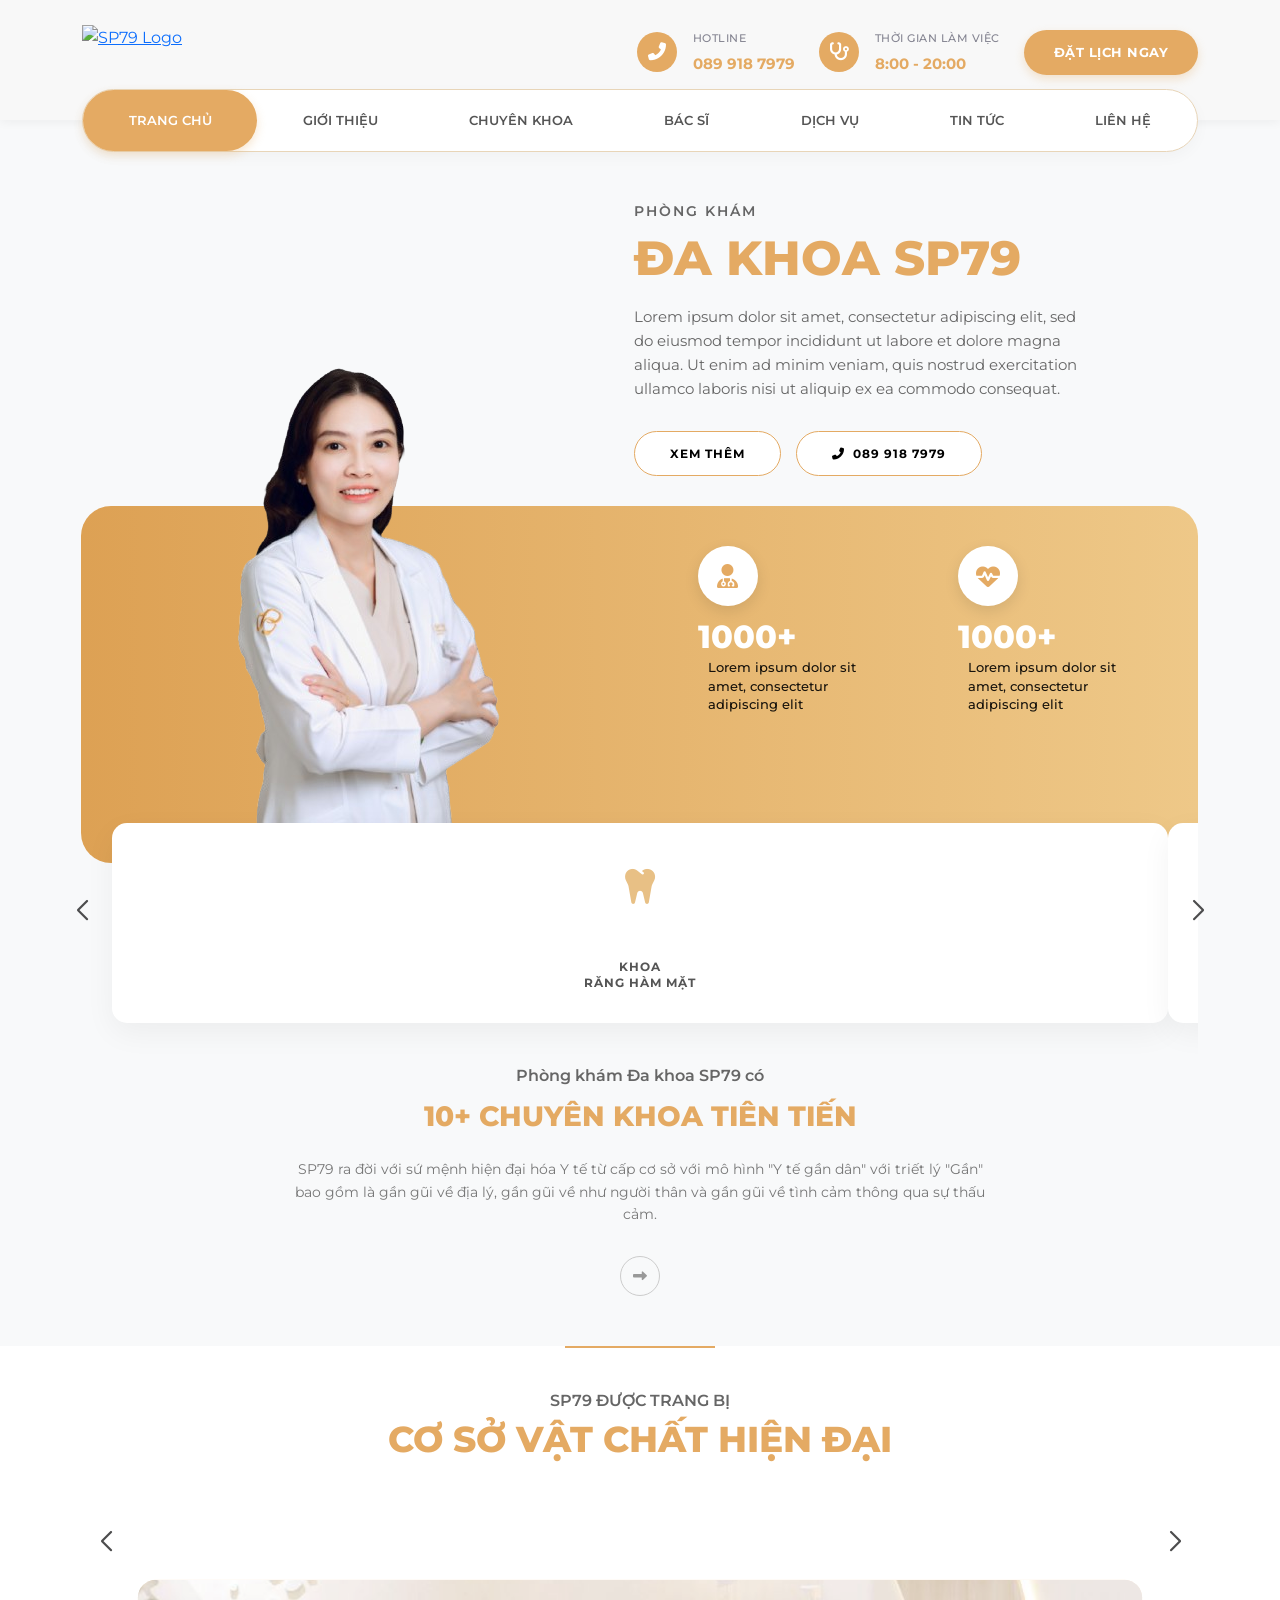
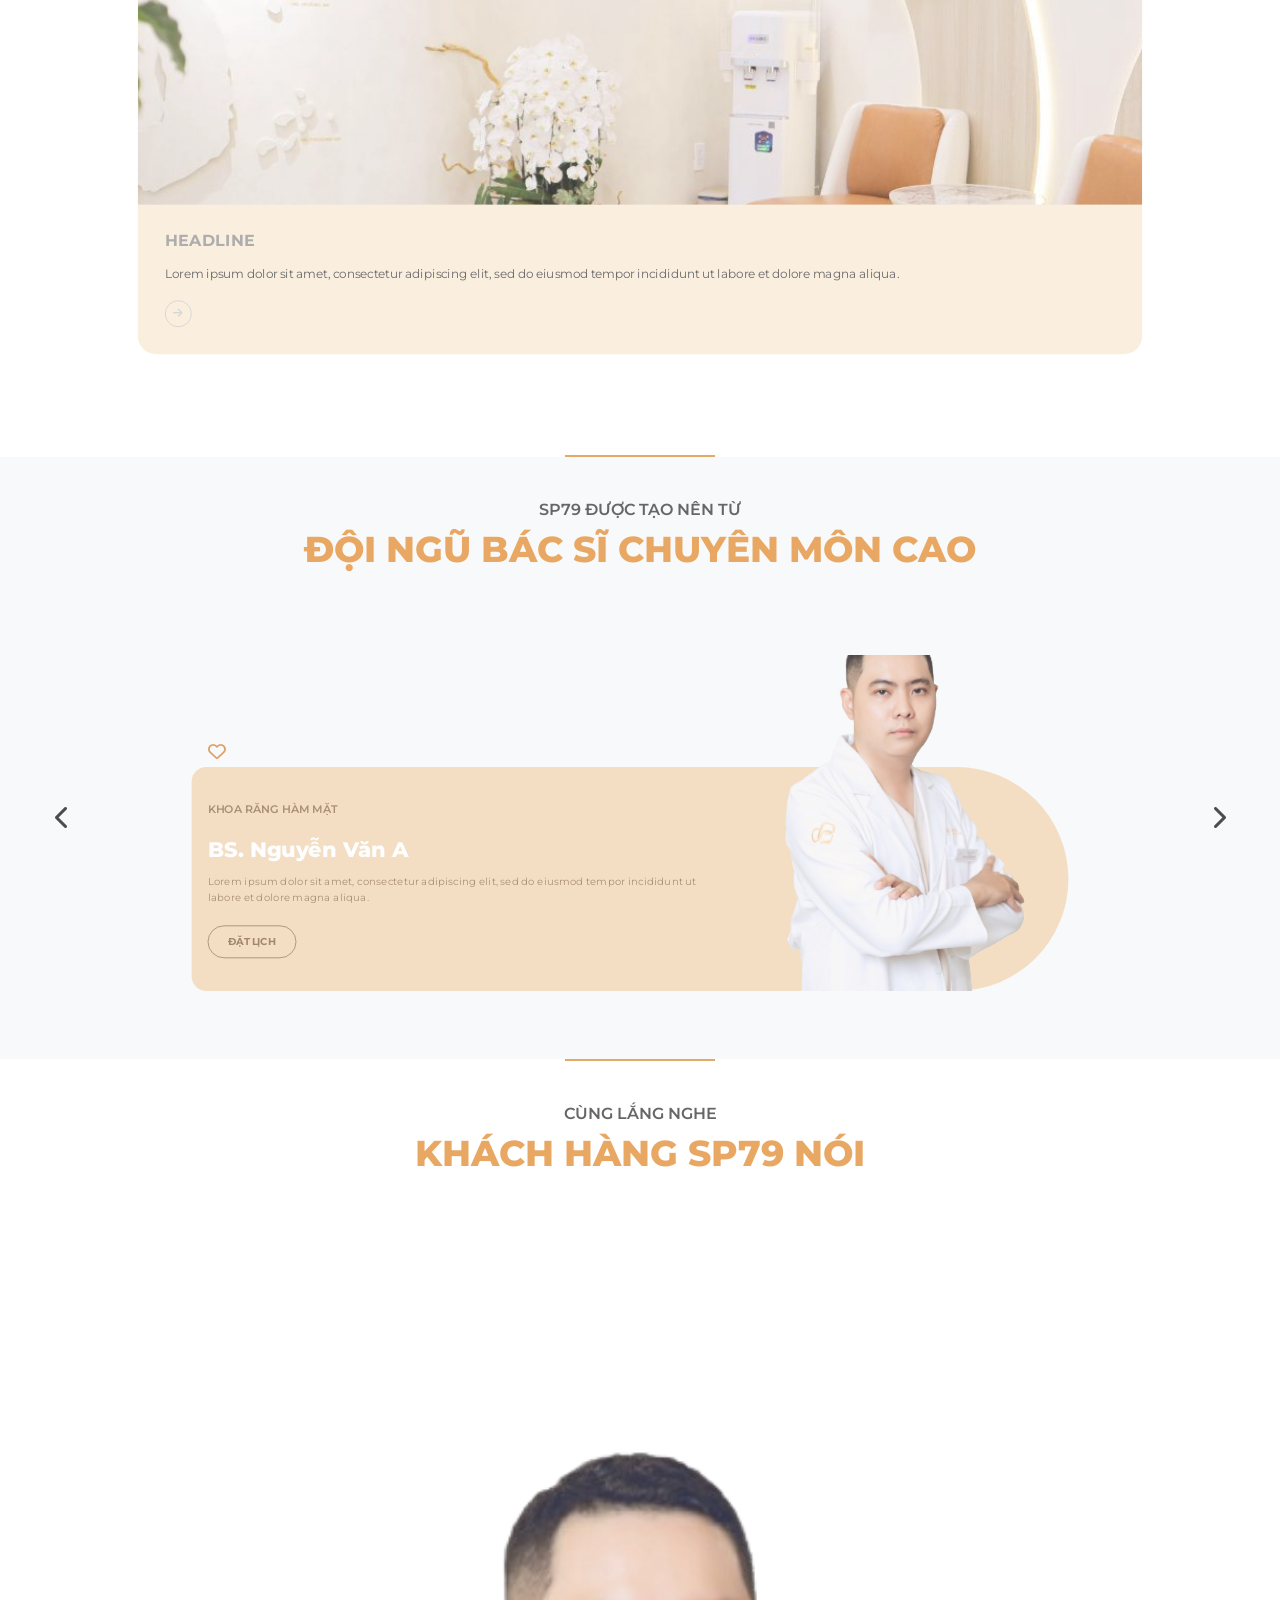
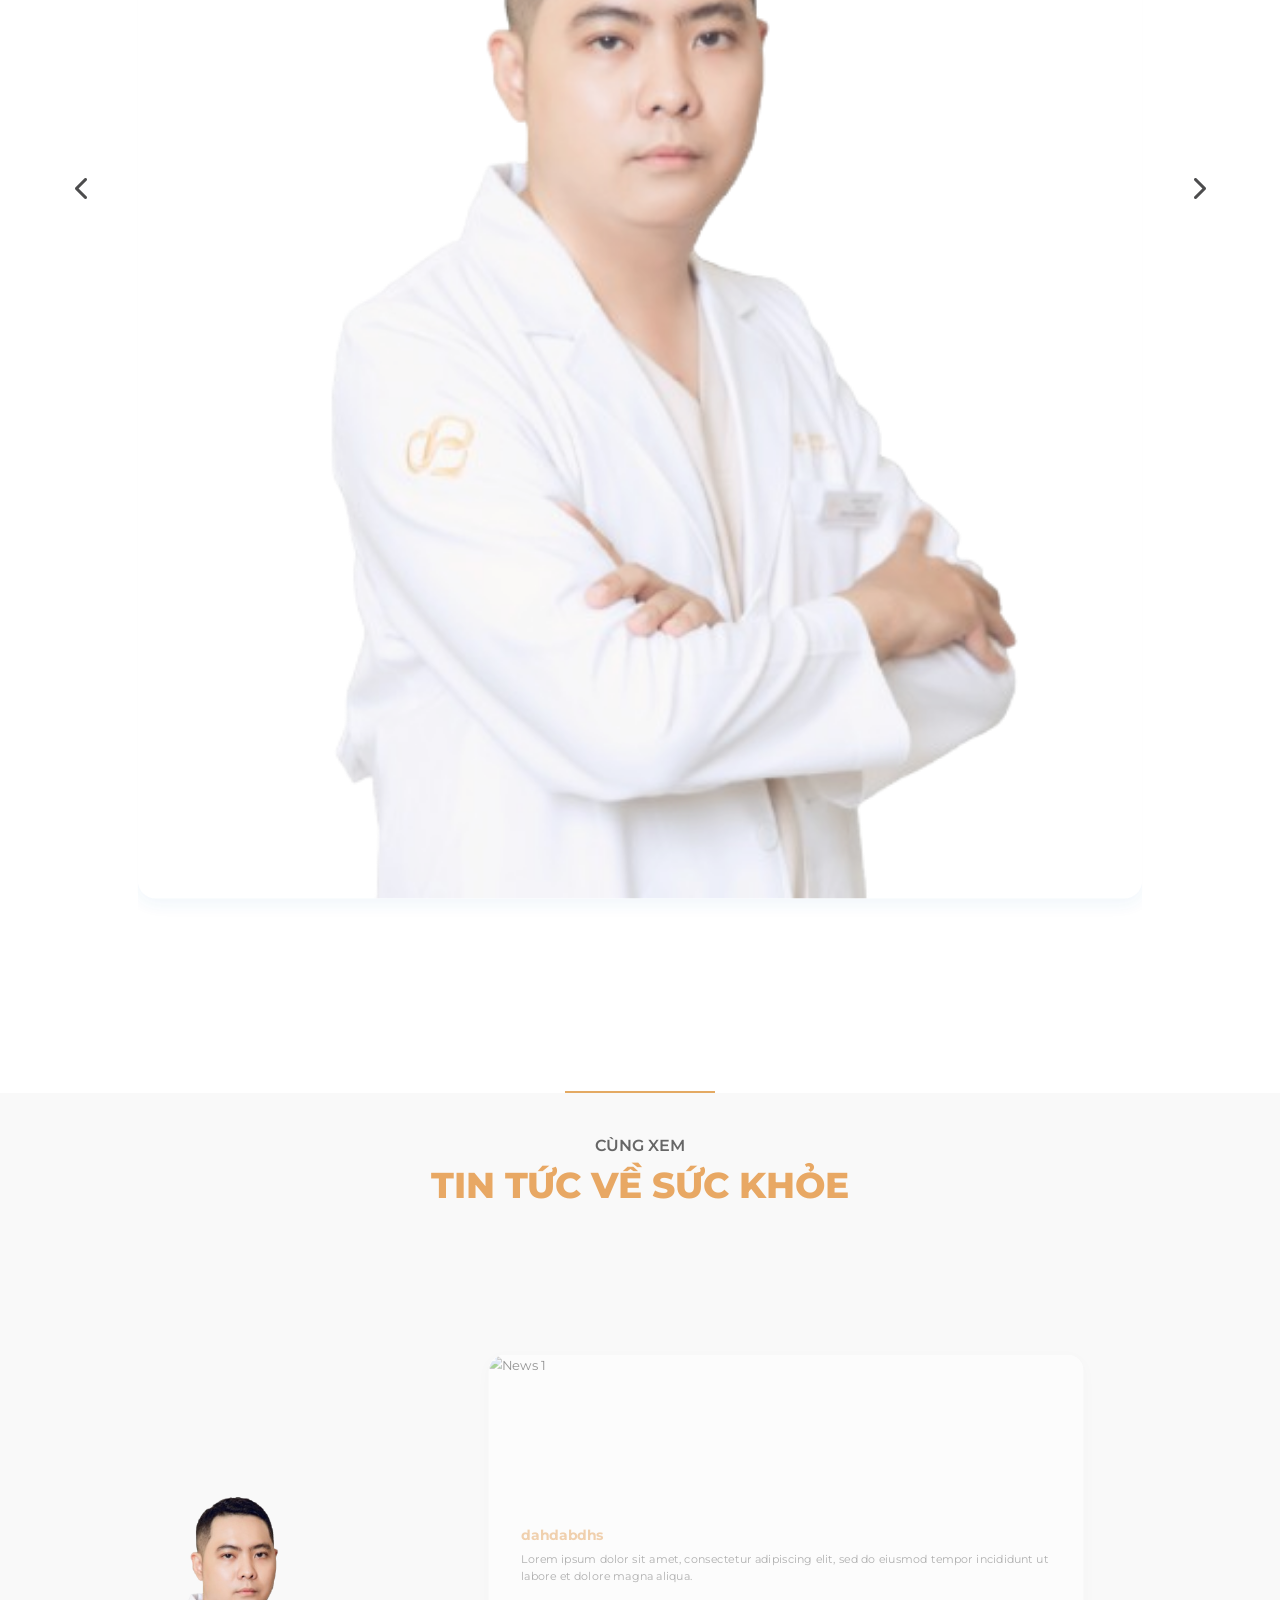
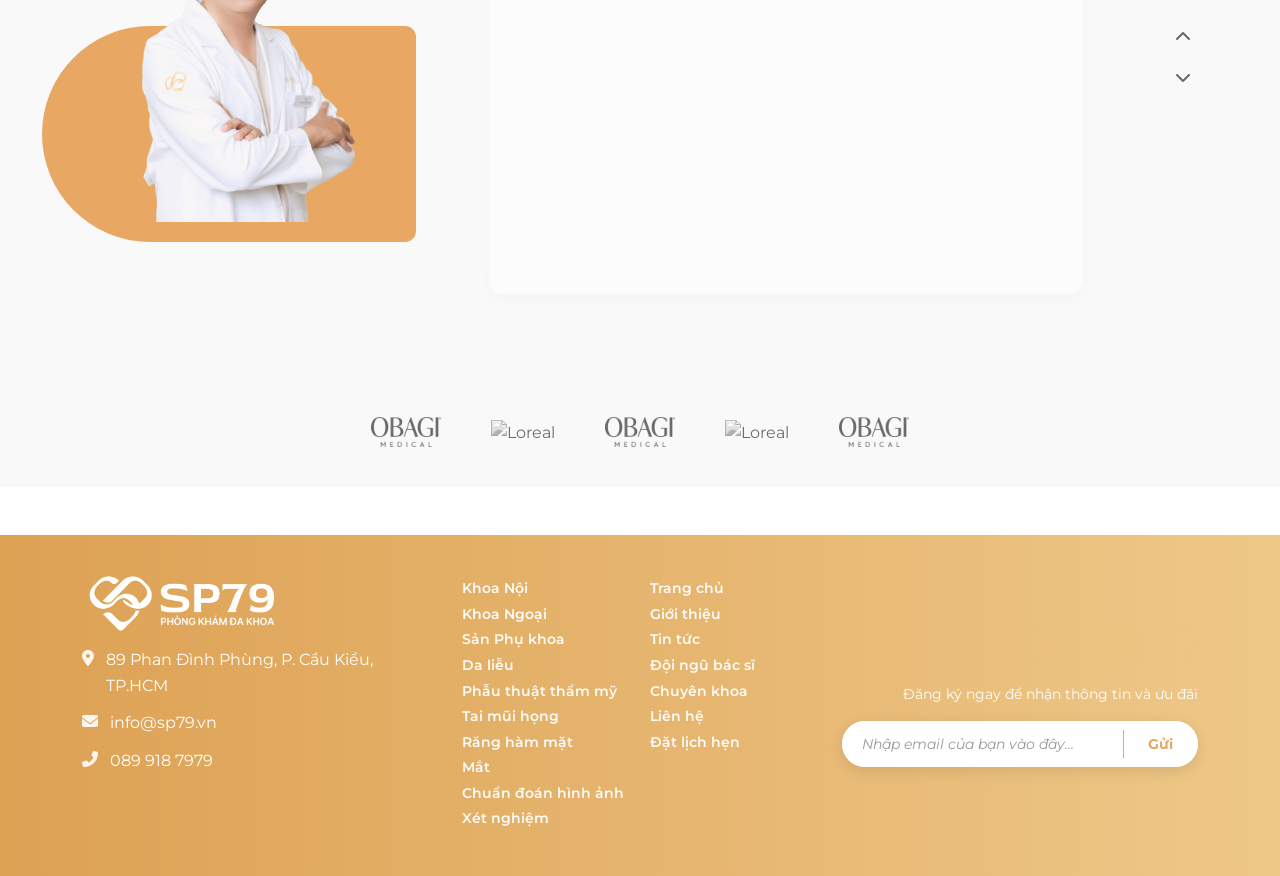
==== index.html @ 0ca66511 "#fix_ui total update ui" ====
<!DOCTYPE html>
<html lang="vi">

<head>
    <meta charset="UTF-8">
    <meta name="viewport" content="width=device-width, initial-scale=1.0">
    <title>SP79 - Phòng Khám Đa Khoa Quốc Tế</title>

    <!-- Bootstrap 5 CSS -->
    <link href="https://cdn.jsdelivr.net/npm/bootstrap@5.3.0/dist/css/bootstrap.min.css" rel="stylesheet">

    <!-- Font Awesome -->
    <link rel="stylesheet" href="https://cdnjs.cloudflare.com/ajax/libs/font-awesome/6.4.0/css/all.min.css">

    <!-- Swiper -->
    <link rel="stylesheet" href="https://cdn.jsdelivr.net/npm/swiper@11/swiper-bundle.min.css" />

    <!-- Google Fonts: Montserrat -->
    <link rel="preconnect" href="https://fonts.googleapis.com">
    <link rel="preconnect" href="https://fonts.gstatic.com" crossorigin>
    <link href="https://fonts.googleapis.com/css2?family=Montserrat:wght@400;500;600;700&display=swap" rel="stylesheet">

    <!-- Flaticon -->
    <link rel="stylesheet" href="css/flaticon.min.css">
    <!-- Custom CSS -->
    <link rel="stylesheet" href="css/style.css">
</head>

<body>

    <!-- Header Section -->
    <header class="header">
        <!-- Top Bar -->
        <div class="top-bar">
            <div class="container">
                <div class="row align-items-center gx-2">
                    <!-- Logo (Center on Mobile, Left on Desktop) -->
                    <div class="col-12 col-lg-auto text-center text-lg-start">
                        <a href="#" class="d-inline-block">
                            <img src="images/logo.jpg" alt="SP79 Logo" class="logo-img mx-auto mx-lg-0">
                        </a>
                    </div>

                    <!-- Contact Info and CTA Button (Hidden on Mobile) -->
                    <div class="col-12 col-lg d-none d-lg-block">
                        <div class="top-bar-right d-flex justify-content-end align-items-center gap-4">
                            <!-- Hotline Box -->
                            <div class="contact-box d-flex align-items-center gap-3">
                                <div class="contact-icon-circle">
                                    <i class="fas fa-phone-alt"></i>
                                </div>
                                <div class="contact-text">
                                    <div class="contact-label">HOTLINE</div>
                                    <div class="contact-value">089 918 7979</div>
                                </div>
                            </div>

                            <!-- Working Hours Box -->
                            <div class="contact-box d-flex align-items-center gap-3">
                                <div class="contact-icon-circle">
                                    <i class="fas fa-stethoscope"></i>
                                </div>
                                <div class="contact-text">
                                    <div class="contact-label">THỜI GIAN LÀM VIỆC</div>
                                    <div class="contact-value">8:00 - 20:00</div>
                                </div>
                            </div>

                            <!-- Appointment Button (Desktop) -->
                            <a href="#appointment" class="btn-appointment">ĐẶT LỊCH NGAY</a>
                        </div>
                    </div>
                </div>
            </div>
        </div>

        <!-- Navigation Bar -->
        <nav class="navbar navbar-expand-lg navbar-light">
            <div class="container flex-wrap justify-content-between align-items-center">
                <!-- Mobile Appointment Button (Left) -->
                <a href="#appointment" class="btn-appointment d-lg-none">ĐẶT LỊCH NGAY</a>

                <!-- Toggler (Right) -->
                <button class="navbar-toggler" type="button" data-bs-toggle="collapse" data-bs-target="#mainNavbar">
                    <span class="navbar-toggler-icon"></span>
                </button>

                <!-- Menu Items -->
                <div class="collapse navbar-collapse w-100 mt-2 mt-lg-0" id="mainNavbar">
                    <ul class="navbar-nav w-100">
                        <li class="nav-item">
                            <a class="nav-link active text-white" href="index.html">TRANG CHỦ</a>
                        </li>
                        <li class="nav-item">
                            <a class="nav-link" href="about.html">GIỚI THIỆU</a>
                        </li>
                        <li class="nav-item">
                            <a class="nav-link" href="specialties.html">CHUYÊN KHOA</a>
                        </li>
                        <li class="nav-item">
                            <a class="nav-link" href="doctor.html">BÁC SĨ</a>
                        </li>
                        <li class="nav-item">
                            <a class="nav-link" href="price.html">DỊCH VỤ</a>
                        </li>
                        <li class="nav-item">
                            <a class="nav-link" href="news.html">TIN TỨC</a>
                        </li>
                        <li class="nav-item">
                            <a class="nav-link" href="contact.html">LIÊN HỆ</a>
                        </li>
                    </ul>
                </div>
            </div>
        </nav>
    </header>

    <!-- Main Content -->
    <main>
        <section class="hero-slider" id="home">
            <div class="container">
                <!-- Static Hero Content -->
                <div class="slide-content-grid">
                    <!-- Left Column: Doctor Image -->
                    <div class="col-left-doctor">
                        <div class="doctor-image-wrapper">
                            <img src="images/bac-si-hoang-thanh-hong-dao-removebg-preview.png"
                                alt="Bác sĩ SP79" class="doctor-image">
                        </div>
                    </div>

                    <!-- Right Column: Text & Golden Box -->
                    <div class="col-right-info">
                        <div class="text-content">
                            <div class="section-label">PHÒNG KHÁM</div>
                            <h1 class="section-title">ĐA KHOA SP79</h1>
                            <p class="section-description">
                                Lorem ipsum dolor sit amet, consectetur adipiscing elit, sed do eiusmod
                                tempor incididunt ut labore et dolore magna aliqua. Ut enim ad minim veniam,
                                quis nostrud exercitation ullamco laboris nisi ut aliquip ex ea commodo
                                consequat.
                            </p>
                            <div class="action-buttons">
                                <a href="#" class="btn-outline-custom">XEM THÊM</a>
                                <a href="tel:0899187979" class="btn-outline-custom">
                                    <i class="fas fa-phone-alt"></i>
                                    089 918 7979
                                </a>
                            </div>
                        </div>

                        <!-- Golden Box Container -->
                        <div class="golden-box-container">
                            <div class="golden-box">
                                <div class="stats-row">
                                    <div class="stat-item">
                                        <div class="stat-icon-circle">
                                            <i class="fas fa-user-md"></i>
                                        </div>
                                        <div class="stat-value">1000+</div>
                                        <div class="stat-desc">Lorem ipsum dolor sit amet, consectetur
                                            adipiscing elit</div>
                                    </div>
                                    <div class="stat-item">
                                        <div class="stat-icon-circle">
                                            <i class="fas fa-heartbeat"></i>
                                        </div>
                                        <div class="stat-value">1000+</div>
                                        <div class="stat-desc">Lorem ipsum dolor sit amet, consectetur
                                            adipiscing elit</div>
                                    </div>
                                </div>
                            </div>
                        </div>
                    </div>
                </div>

                <!-- Specialty Cards Slider -->
                <div class="specialty-cards-container">
                    <div class="swiper specialtySwiper">
                        <div class="swiper-wrapper">
                            <!-- Card 1 -->
                            <div class="swiper-slide">
                                <div class="specialty-card">
                                    <div class="specialty-icon">
                                        <i class="fas fa-tooth"></i>
                                    </div>
                                    <div class="specialty-title">KHOA<br>RĂNG HÀM MẶT</div>
                                </div>
                            </div>
                            <!-- Card 2 -->
                            <div class="swiper-slide">
                                <div class="specialty-card">
                                    <div class="specialty-icon">
                                        <i class="fas fa-tooth"></i>
                                    </div>
                                    <div class="specialty-title">KHOA<br>RĂNG HÀM MẶT</div>
                                </div>
                            </div>
                            <!-- Card 3 -->
                            <div class="swiper-slide">
                                <div class="specialty-card active">
                                    <div class="specialty-icon">
                                        <i class="fas fa-tooth"></i>
                                    </div>
                                    <div class="specialty-title">KHOA<br>RĂNG HÀM MẶT</div>
                                </div>
                            </div>
                            <!-- Card 4 -->
                            <div class="swiper-slide">
                                <div class="specialty-card">
                                    <div class="specialty-icon">
                                        <i class="fas fa-tooth"></i>
                                    </div>
                                    <div class="specialty-title">KHOA<br>RĂNG HÀM MẶT</div>
                                </div>
                            </div>
                            <!-- Card 5 (Extra for sliding demo) -->
                            <div class="swiper-slide">
                                <div class="specialty-card">
                                    <div class="specialty-icon">
                                        <i class="fas fa-tooth"></i>
                                    </div>
                                    <div class="specialty-title">KHOA<br>RĂNG HÀM MẶT</div>
                                </div>
                            </div>
                        </div>
                    </div>
                    <!-- Navigation -->
                    <div class="swiper-button-next"></div>
                    <div class="swiper-button-prev"></div>
                </div>

                <!-- Bottom Intro -->
                <div class="bottom-intro">
                    <div class="bottom-intro-title">Phòng khám Đa khoa SP79 có</div>
                    <div class="bottom-intro-highlight">10+ CHUYÊN KHOA TIÊN TIẾN</div>
                    <p class="bottom-intro-desc">
                        SP79 ra đời với sứ mệnh hiện đại hóa Y tế từ cấp cơ sở với mô hình "Y tế gần
                        dân" với triết lý "Gần" bao gồm là gần gũi về địa lý, gần gũi về như người thân
                        và gần gũi về tình cảm thông qua sự thấu cảm.
                    </p>
                    <a href="#" class="scroll-down-btn text-decoration-none">
                        <i class="fa-solid fa-right-long"></i>
                    </a>
                </div>
            </div>
        </section>
        <hr class="footer-divider">

        <!-- Facilities Section -->
        <section class="facilities-section">
            <div class="container">
                <div class="text-center mb-0 mb-lg-5">
                    <div class="section-subtitle">SP79 được trang bị</div>
                    <h2 class="section-title-large">CƠ SỞ VẬT CHẤT HIỆN ĐẠI</h2>
                </div>

                <div class="facilities-slider-wrapper" style="position: relative;">
                    <div class="swiper facilitiesSwiper">
                        <div class="swiper-wrapper">
                            <!-- Slide 1 -->
                            <div class="swiper-slide">
                                <div class="facility-card">
                                    <div class="facility-image">
                                        <img src="images/bg-g-4.jpg" alt="Facility 1">
                                    </div>
                                    <div class="facility-content">
                                        <h3 class="facility-headline">HEADLINE</h3>
                                        <p class="facility-desc">Lorem ipsum dolor sit amet, consectetur adipiscing
                                            elit,
                                            sed do eiusmod tempor incididunt ut labore et dolore magna aliqua.</p>
                                        <div class="facility-arrow">
                                            <i class="fas fa-arrow-right"></i>
                                        </div>
                                    </div>
                                </div>
                            </div>
                            <!-- Slide 2 -->
                            <div class="swiper-slide">
                                <div class="facility-card">
                                    <div class="facility-image">
                                        <img src="images/bg-g-5.jpg" alt="Facility 2">
                                    </div>
                                    <div class="facility-content">
                                        <h3 class="facility-headline">HEADLINE</h3>
                                        <p class="facility-desc">Lorem ipsum dolor sit amet, consectetur adipiscing
                                            elit,
                                            sed do eiusmod tempor incididunt ut labore et dolore magna aliqua.</p>
                                        <div class="facility-arrow">
                                            <i class="fas fa-arrow-right"></i>
                                        </div>
                                    </div>
                                </div>
                            </div>
                            <!-- Slide 3 -->
                            <div class="swiper-slide">
                                <div class="facility-card">
                                    <div class="facility-image">
                                        <img src="images/bg-g-7.jpg" alt="Facility 3">
                                    </div>
                                    <div class="facility-content">
                                        <h3 class="facility-headline">HEADLINE</h3>
                                        <p class="facility-desc">Lorem ipsum dolor sit amet, consectetur adipiscing
                                            elit,
                                            sed do eiusmod tempor incididunt ut labore et dolore magna aliqua.</p>
                                        <div class="facility-arrow">
                                            <i class="fas fa-arrow-right"></i>
                                        </div>
                                    </div>
                                </div>
                            </div>
                            <!-- Slide 4 -->
                            <div class="swiper-slide">
                                <div class="facility-card">
                                    <div class="facility-image">
                                        <img src="images/bg-g-5.jpg" alt="Facility 4">
                                    </div>
                                    <div class="facility-content">
                                        <h3 class="facility-headline">HEADLINE</h3>
                                        <p class="facility-desc">Lorem ipsum dolor sit amet, consectetur adipiscing
                                            elit,
                                            sed do eiusmod tempor incididunt ut labore et dolore magna aliqua.</p>
                                        <div class="facility-arrow">
                                            <i class="fas fa-arrow-right"></i>
                                        </div>
                                    </div>
                                </div>
                            </div>
                        </div>
                    </div>
                    <!-- Navigation -->
                    <div class="swiper-button-next facilities-next"></div>
                    <div class="swiper-button-prev facilities-prev"></div>
                </div>
        </section>
        <hr class="footer-divider">

        <!-- Doctors Section -->
        <section class="doctors-section">
            <div class="container">
                <div class="text-center mb-5">
                    <div class="section-subtitle">SP79 được tạo nên từ</div>
                    <h2 class="section-title-large" style="color: #E8A864;">ĐỘI NGŨ BÁC SĨ CHUYÊN MÔN CAO</h2>
                </div>

                <div class="doctors-slider-wrapper" style="position: relative;">
                    <div class="swiper doctorsSwiper">
                        <div class="swiper-wrapper">
                            <!-- Doctor 1 -->
                            <div class="swiper-slide">
                                <div class="doctor-card">
                                    <i class="fa-regular fa-heart doctor-favorite-icon"></i>
                                    <div class="doctor-info">
                                        <div class="doctor-specialty">Khoa Răng Hàm Mặt</div>
                                        <h3 class="doctor-name">BS. Nguyễn Văn A</h3>
                                        <p class="doctor-desc">Lorem ipsum dolor sit amet, consectetur adipiscing elit,
                                            sed
                                            do eiusmod tempor incididunt ut labore et dolore magna aliqua.</p>
                                        <a href="#" class="btn-doctor-book">ĐẶT LỊCH</a>
                                    </div>
                                    <div class="doctors-card-image-wrapper">
                                        <img src="./images/bac-si-nguyen-tuan-anh.png" alt="Doctor 1">
                                    </div>
                                </div>
                            </div>

                            <!-- Doctor 2 -->
                            <div class="swiper-slide">
                                <div class="doctor-card">
                                    <i class="fa-regular fa-heart doctor-favorite-icon"></i>
                                    <div class="doctor-info">
                                        <div class="doctor-specialty">Khoa Răng Hàm Mặt</div>
                                        <h3 class="doctor-name">BS. Nguyễn Văn A</h3>
                                        <p class="doctor-desc">Lorem ipsum dolor sit amet, consectetur adipiscing elit,
                                            sed
                                            do eiusmod tempor incididunt ut labore et dolore magna aliqua.</p>
                                        <a href="#" class="btn-doctor-book">ĐẶT LỊCH</a>
                                    </div>
                                    <div class="doctors-card-image-wrapper">
                                        <img src="./images/bac-si-nguyen-tuan-anh.png" alt="Doctor 1">
                                    </div>
                                </div>
                            </div>

                            <!-- Doctor 3 -->
                            <div class="swiper-slide">
                                <div class="doctor-card">
                                    <i class="fa-regular fa-heart doctor-favorite-icon"></i>
                                    <div class="doctor-info">
                                        <div class="doctor-specialty">Khoa Răng Hàm Mặt</div>
                                        <h3 class="doctor-name">BS. Nguyễn Văn A</h3>
                                        <p class="doctor-desc">Lorem ipsum dolor sit amet, consectetur adipiscing elit,
                                            sed
                                            do eiusmod tempor incididunt ut labore et dolore magna aliqua.</p>
                                        <a href="#" class="btn-doctor-book">ĐẶT LỊCH</a>
                                    </div>
                                    <div class="doctors-card-image-wrapper">
                                        <img src="./images/bac-si-nguyen-tuan-anh.png" alt="Doctor 1">
                                    </div>
                                </div>
                            </div>

                            <!-- Doctor 4 -->
                            <div class="swiper-slide">
                                <div class="doctor-card">
                                    <i class="fa-regular fa-heart doctor-favorite-icon"></i>
                                    <div class="doctor-info">
                                        <div class="doctor-specialty">Khoa Răng Hàm Mặt</div>
                                        <h3 class="doctor-name">BS. Nguyễn Văn A</h3>
                                        <p class="doctor-desc">Lorem ipsum dolor sit amet, consectetur adipiscing elit,
                                            sed
                                            do eiusmod tempor incididunt ut labore et dolore magna aliqua.</p>
                                        <a href="#" class="btn-doctor-book">ĐẶT LỊCH</a>
                                    </div>
                                    <div class="doctors-card-image-wrapper">
                                        <img src="./images/bac-si-nguyen-tuan-anh.png" alt="Doctor 1">
                                    </div>
                                </div>
                            </div>

                        </div>
                    </div>
                    <!-- Navigation -->
                    <div class="swiper-button-next doctors-next"></div>
                    <div class="swiper-button-prev doctors-prev"></div>
                </div>
            </div>
        </section>
        <hr class="footer-divider">

        <!-- Testimonials Section -->
        <section class="testimonials-section">
            <div class="container">
                <div class="text-center mb-5">
                    <div class="section-subtitle">Cùng lắng nghe</div>
                    <h2 class="section-title-large" style="color: #E8A864;">KHÁCH HÀNG SP79 NÓI</h2>
                </div>

                <div class="testimonials-slider-wrapper" style="position: relative;">
                    <div class="swiper testimonialsSwiper">
                        <div class="swiper-wrapper">
                            <!-- Slide 1 -->
                            <div class="swiper-slide">
                                <div class="testimonial-card">
                                    <div class="testimonial-image">
                                        <img src="./images/bac-si-nguyen-tuan-anh.png" alt="Customer 1">
                                    </div>
                                    <div class="testimonial-content">
                                        <p class="testimonial-desc">Lorem ipsum dolor sit amet, consectetur adipiscing
                                            elit,
                                            sed do eiusmod tempor incididunt ut labore et dolore magna aliqua.</p>
                                    </div>
                                </div>
                            </div>
                            <!-- Slide 2 -->
                            <div class="swiper-slide">
                                <div class="testimonial-card">
                                    <div class="testimonial-image">
                                        <img src="./images/bac-si-hoang-thanh-hong-dao.png" alt="Customer 2">
                                    </div>
                                    <div class="testimonial-content">
                                        <p class="testimonial-desc">Lorem ipsum dolor sit amet, consectetur adipiscing
                                            elit,
                                            sed do eiusmod tempor incididunt ut labore et dolore magna aliqua.</p>
                                    </div>
                                </div>
                            </div>
                            <!-- Slide 3 -->
                            <div class="swiper-slide">
                                <div class="testimonial-card">
                                    <div class="testimonial-image">
                                        <img src="./images/bac-si-nguyen-tuan-anh.png" alt="Customer 3">
                                    </div>
                                    <div class="testimonial-content">
                                        <p class="testimonial-desc">Lorem ipsum dolor sit amet, consectetur adipiscing
                                            elit,
                                            sed do eiusmod tempor incididunt ut labore et dolore magna aliqua.</p>
                                    </div>
                                </div>
                            </div>
                            <!-- Slide 4 -->
                            <div class="swiper-slide">
                                <div class="testimonial-card">
                                    <div class="testimonial-image">
                                        <img src="./images/bac-si-nguyen-tuan-anh.png" alt="Customer 4">
                                    </div>
                                    <div class="testimonial-content">
                                        <p class="testimonial-desc">Lorem ipsum dolor sit amet, consectetur adipiscing
                                            elit,
                                            sed do eiusmod tempor incididunt ut labore et dolore magna aliqua.</p>
                                    </div>
                                </div>
                            </div>
                        </div>
                    </div>
                    <!-- Navigation -->
                    <div class="swiper-button-next testimonials-next"></div>
                    <div class="swiper-button-prev testimonials-prev"></div>
                </div>
            </div>
        </section>

        <hr class="footer-divider">
        <!-- News Section -->
        <section id="news" class="news-section">
            <div class="container">
                <div class="text-center mb-0 mb-lg-5">
                    <div class="section-subtitle">Cùng xem</div>
                    <h2 class="section-title-large">TIN TỨC VỀ SỨC KHỎE</h2>
                </div>

                <div class="news-content-wrapper">
                    <!-- Left: Doctor Image -->
                    <div class="news-left-col">
                        <div class="doctor-highlight-wrapper">
                            <div class="doctor-highlight-bg"></div>
                            <img src="./images/bac-si-nguyen-tuan-anh.png" alt="Doctor Highlight"
                                class="doctor-highlight-img">
                        </div>
                    </div>

                    <!-- Right: Vertical Slider -->
                    <div class="news-right-col">
                        <div class="swiper newsSwiper">
                            <div class="swiper-wrapper">
                                <!-- Slide 1 -->
                                <div class="swiper-slide">
                                    <div class="news-card">
                                        <div class="news-card-image">
                                            <img src="https://images.unsplash.com/photo-1571019614242-c5c5dee9f50b?w=400&h=300&fit=crop"
                                                alt="News 1">
                                        </div>
                                        <div class="news-card-content">
                                            <h3 class="news-card-title">dahdabdhs</h3>
                                            <p class="news-card-desc">Lorem ipsum dolor sit amet, consectetur adipiscing
                                                elit, sed do eiusmod tempor incididunt ut labore et dolore magna aliqua.
                                            </p>
                                        </div>
                                    </div>
                                </div>
                                <!-- Slide 2 -->
                                <div class="swiper-slide">
                                    <div class="news-card">
                                        <div class="news-card-image">
                                            <img src="https://images.unsplash.com/photo-1532938911079-1b06ac7ceec7?w=400&h=300&fit=crop"
                                                alt="News 2">
                                        </div>
                                        <div class="news-card-content">
                                            <h3 class="news-card-title">dahdabdhs</h3>
                                            <p class="news-card-desc">Lorem ipsum dolor sit amet, consectetur adipiscing
                                                elit, sed do eiusmod tempor incididunt ut labore et dolore magna aliqua.
                                            </p>
                                        </div>
                                    </div>
                                </div>
                                <!-- Slide 3 -->
                                <div class="swiper-slide">
                                    <div class="news-card">
                                        <div class="news-card-image">
                                            <img src="https://images.unsplash.com/photo-1505751172876-fa1923c5c528?w=400&h=300&fit=crop"
                                                alt="News 3">
                                        </div>
                                        <div class="news-card-content">
                                            <h3 class="news-card-title">dahdabdhs</h3>
                                            <p class="news-card-desc">Lorem ipsum dolor sit amet, consectetur adipiscing
                                                elit, sed do eiusmod tempor incididunt ut labore et dolore magna aliqua.
                                            </p>
                                        </div>
                                    </div>
                                </div>
                                <!-- Slide 4 -->
                                <div class="swiper-slide">
                                    <div class="news-card">
                                        <div class="news-card-image">
                                            <img src="https://images.unsplash.com/photo-1505751172876-fa1923c5c528?w=400&h=300&fit=crop"
                                                alt="News 4">
                                        </div>
                                        <div class="news-card-content">
                                            <h3 class="news-card-title">dahdabdhs</h3>
                                            <p class="news-card-desc">Lorem ipsum dolor sit amet, consectetur adipiscing
                                                elit, sed do eiusmod tempor incididunt ut labore et dolore magna aliqua.
                                            </p>
                                        </div>
                                    </div>
                                </div>
                            </div>
                        </div>
                        <!-- Custom Nav -->
                        <div class="news-nav-btn news-next">
                            <i class="fas fa-chevron-up"></i>
                        </div>
                        <div class="news-nav-btn news-prev">
                            <i class="fas fa-chevron-down"></i>
                        </div>
                    </div>
                </div>

                <!-- Brands Row -->
                <div class="brands-row">
                    <img src="./images/obagi_logo_approved_2023_360x.avif" alt="Obagi" class="brand-logo"
                        style="height: 30px;">
                    <img src="https://upload.wikimedia.org/wikipedia/commons/9/9d/L%27Or%C3%A9al_logo.svg" alt="Loreal"
                        class="brand-logo" style="height: 25px;">
                    <img src="./images/obagi_logo_approved_2023_360x.avif" alt="Obagi" class="brand-logo"
                        style="height: 30px;">
                    <img src="https://upload.wikimedia.org/wikipedia/commons/9/9d/L%27Or%C3%A9al_logo.svg" alt="Loreal"
                        class="brand-logo" style="height: 25px;">
                    <img src="./images/obagi_logo_approved_2023_360x.avif" alt="Obagi" class="brand-logo"
                        style="height: 30px;">
                </div>
            </div>
        </section>
    </main>

    <!-- Footer -->
    <footer class="footer mt-5">
        <div class="container">
            <div class="row">
                <!-- Logo & Contact -->
                <div class="col-12 col-lg-4">
                    <a href="#" class="logo-footer">
                        <img src="images/logo-phong-kham-sp79-trang.png" alt="" class="logo">
                    </a>

                    <div class="footer-contact">
                        <div class="footer-contact-item">
                            <i class="fas fa-map-marker-alt"></i>
                            <span>89 Phan Đình Phùng, P. Cầu Kiểu, TP.HCM</span>
                        </div>
                        <div class="footer-contact-item">
                            <i class="fas fa-envelope"></i>
                            <a href="mailto:info@sp79.vn">info@sp79.vn</a>
                        </div>
                        <div class="footer-contact-item">
                            <i class="fas fa-phone-alt"></i>
                            <a href="tel:0899187979">089 918 7979</a>
                        </div>
                    </div>
                </div>

                <!-- Footer Links -->
                <div class="col-12 col-lg-4 footer-links">
                    <div class="footer-links-column">
                        <ul>
                            <li><a href="#">Khoa Nội</a></li>
                            <li><a href="#">Khoa Ngoại</a></li>
                            <li><a href="#">Sản Phụ khoa</a></li>
                            <li><a href="#">Da liễu</a></li>
                            <li><a href="#">Phẫu thuật thẩm mỹ</a></li>
                            <li><a href="#">Tai mũi họng</a></li>
                            <li><a href="#">Răng hàm mặt</a></li>
                            <li><a href="#">Mắt</a></li>
                            <li><a href="#">Chuẩn đoán hình ảnh</a></li>
                            <li><a href="#">Xét nghiệm</a></li>
                        </ul>
                    </div>

                    <div class="footer-links-column">
                        <ul>
                            <li><a href="#">Trang chủ</a></li>
                            <li><a href="#">Giới thiệu</a></li>
                            <li><a href="#">Tin tức</a></li>
                            <li><a href="#">Đội ngũ bác sĩ</a></li>
                            <li><a href="#">Chuyên khoa</a></li>
                            <li><a href="#">Liên hệ</a></li>
                            <li><a href="#">Đặt lịch hẹn</a></li>
                        </ul>
                    </div>
                </div>

                <!-- Newsletter -->
                <div class="col-12 col-lg-4 footer-newsletter mt-5">
                    <div class="social-links">
                        <a href="#" class="social-link" title="Facebook">
                            <i class="fab fa-facebook-f"></i>
                        </a>
                        <a href="#" class="social-link" title="YouTube">
                            <i class="fab fa-youtube"></i>
                        </a>
                        <a href="#" class="social-link" title="TikTok">
                            <i class="fab fa-tiktok"></i>
                        </a>
                    </div>

                    <div class="newsletter-text text-end">
                        Đăng ký ngay để nhận thông tin và ưu đãi
                    </div>

                    <form class="newsletter-form" id="newsletterForm">
                        <input type="email" class="newsletter-input fst-italic"
                            placeholder="Nhập email của bạn vào đây..." required>
                        <button type="submit" class="newsletter-btn">Gửi</button>
                    </form>
                </div>
            </div>
        </div>
    </footer>

    <!-- Bootstrap 5 JS Bundle -->
    <script src="https://cdn.jsdelivr.net/npm/bootstrap@5.3.0/dist/js/bootstrap.bundle.min.js"></script>

    <!-- jQuery -->
    <script src="https://code.jquery.com/jquery-3.7.0.min.js"></script>

    <!-- Custom JS -->
    <script src="js/main.js"></script>  
    
    <!-- Swiper JS -->
    <script src="https://cdnjs.cloudflare.com/ajax/libs/Swiper/11.0.5/swiper-bundle.min.js"></script>

</body>

</html>
---- css/style.css ----
/* ========================================
   Global Styles
======================================== */
:root {
    --primary-color: #E4AA63;
    --secondary-color: #4C4C4D;
    --text-dark: #333333;
    --text-light: #666666;
    --white: #FFFFFF;
    --gray-light: #F5F5F5;
}

* {
    margin: 0;
    padding: 0;
    box-sizing: border-box;
}

body {
    font-family: 'Montserrat', sans-serif;
    color: var(--text-dark);
    line-height: 1.6;
}

/* ========================================
   Header Styles
======================================== */
.header {
    box-shadow: 0 2px 10px rgba(0, 0, 0, 0.05);
    background-color: #F8F8F8;
    /* Light gray background for whole header area matching design */
    position: relative;
    z-index: 1000;
}

/* Top Bar */
.top-bar {
    background-color: #F8F8F8;
    padding: 25px 0 40px 0;
    border: none;
}

/* Logo */
.logo-img {
    height: 55px;
    width: auto;
    display: block;
}

/* Contact Boxes */
.contact-box {
    display: flex;
    align-items: center;
    background-color: transparent;
    /* No background box */
    padding: 0;
}

/* Circular Icons */
.contact-icon-circle {
    width: 40px;
    height: 40px;
    background-color: var(--primary-color);
    border-radius: 50%;
    display: flex;
    justify-content: center;
    align-items: center;
    color: var(--white);
    font-size: 18px;
    flex-shrink: 0;
}

.contact-text {
    display: flex;
    flex-direction: column;
    justify-content: center;
    gap: 2px;
}

.contact-label {
    font-size: 11px;
    font-weight: 700;
    color: #444;
    text-transform: uppercase;
    line-height: 1.1;
    letter-spacing: 0.5px;
}

.contact-value {
    font-size: 15px;
    font-weight: 700;
    color: var(--primary-color);
    line-height: 1.1;
}

/* Appointment Button */
.btn-appointment {
    background-color: var(--primary-color);
    color: var(--white);
    border: none;
    padding: 12px 30px;
    border-radius: 25px;
    /* Fully rounded pill */
    font-weight: 700;
    font-size: 13px;
    text-transform: uppercase;
    text-decoration: none;
    transition: all 0.3s ease;
    white-space: nowrap;
    display: inline-block;
    letter-spacing: 0.5px;
    box-shadow: 0 4px 10px rgba(228, 171, 99, 0.3);
}

.btn-appointment:hover {
    background-color: #d69a52;
    transform: translateY(-2px);
    box-shadow: 0 6px 15px rgba(228, 171, 99, 0.5);
    color: var(--white);
}

/* Navigation Bar */
.navbar {
    position: absolute;
    width: 100%;
    bottom: -33%;
}

.navbar-nav {
    display: flex;
    align-items: center;
    justify-content: space-between;
    width: 100%;
    background-color: var(--white);
    border: 1px solid #E8D5B8;
    border-radius: 50px;
    margin: 0;
    box-shadow: 0 5px 15px rgba(0, 0, 0, 0.03);
}

.nav-item {
    margin: 0;
    padding: 0;
    flex-grow: 1;
    text-align: center;
    display: flex;
    justify-content: center;
}

.nav-link {
    color: #555;
    font-weight: 600;
    font-size: 13px;
    padding: 20px 15px !important;
    transition: all 0.3s ease;
    position: relative;
    text-transform: uppercase;
    border-radius: 100px;
    white-space: nowrap;
    width: 100%;
    /* other*/
    display: inline-block;
}

.nav-link:hover {
    color: var(--primary-color);
    background-color: rgba(228, 171, 99, 0.1);
}

.nav-link.active {
    color: var(--white);
    background-color: var(--primary-color);
    box-shadow: 0 4px 10px rgba(228, 171, 99, 0.3);
}

/* Footer */
.footer {
    background: linear-gradient(90deg, #dda154 0%, #eec888 100%);
    color: var(--footer-text);
    padding: 40px 0 30px;
}

.footer .logo {
    width: 200px;
}

.footer-content {
    display: grid;
    grid-template-columns: 1fr 2fr 1fr;
    gap: 40px;
    align-items: start;
}

/* Logo Section */
.footer-logo {
    display: flex;
    flex-direction: column;
    gap: 20px;
}

.logo-footer {
    display: flex;
    align-items: center;
    text-decoration: none;
    margin-bottom: 15px;
}

.logo-footer svg {
    width: 45px;
    height: 45px;
}

.logo-footer-text {
    margin-left: 12px;
}

.logo-footer-title {
    font-size: 32px;
    font-weight: bold;
    color: white;
    line-height: 1;
    margin-bottom: 2px;
}

.logo-footer-subtitle {
    font-size: 11px;
    color: rgba(255, 255, 255, 0.9);
    text-transform: uppercase;
    letter-spacing: 1px;
}

.footer-contact-item {
    display: flex;
    align-items: flex-start;
    gap: 12px;
    margin-bottom: 12px;
    color: white;
}

.footer-contact-item i {
    font-size: 16px;
    margin-top: 3px;
    opacity: 0.9;
}

.footer-contact-item a {
    color: white;
    text-decoration: none;
    transition: opacity 0.3s;
}

.footer-contact-item a:hover {
    opacity: 0.8;
}

/* Footer Links */
.footer-links {
    display: grid;
    grid-template-columns: repeat(2, 1fr);
    gap: 20px;
}

.footer-links-column {
    font-size: 16px;
    font-weight: 600;
    margin-bottom: 15px;
    color: white;
}

.footer-links-column ul {
    list-style: none;
    padding: 0;
    margin: 0;
}

.footer-links-column ul li a {
    color: rgba(255, 255, 255, 0.95);
    text-decoration: none;
    font-size: 14px;
    transition: all 0.3s;
    display: inline-block;
}

.footer-links-column ul li a:hover {
    color: white;
    transform: translateX(5px);
}

/* Newsletter Section */
.footer-newsletter {
    display: flex;
    flex-direction: column;
}

.social-links {
    display: flex;
    justify-content: flex-end;
    gap: 15px;
    margin-bottom: 15px;
}

.social-link {
    width: 45px;
    height: 45px;
    background: white;
    border-radius: 10px;
    display: flex;
    align-items: center;
    justify-content: center;
    color: var(--primary-color);
    text-decoration: none;
    font-size: 20px;
    transition: all 0.3s;
    backdrop-filter: blur(10px);
}

.social-link:hover {
    background: white;
    color: var(--footer-bg);
    transform: translateY(-3px);
}

.newsletter-text {
    font-size: 14px;
    line-height: 1.6;
    margin-bottom: 15px;
    color: white;
}

.newsletter-form {
    display: flex;
    background: white;
    border-radius: 30px;
    overflow: hidden;
    box-shadow: 0 4px 15px rgba(0, 0, 0, 0.1);
}

.newsletter-input {
    flex: 1;
    padding: 12px 20px;
    border: none;
    outline: none;
    font-size: 14px;
    color: #333;
}

.newsletter-input::placeholder {
    color: #999;
}

.newsletter-btn {
    padding: 12px 25px;
    background: white;
    color: var(--primary-color);
    border: none;
    cursor: pointer;
    font-weight: 700;
    font-size: 14px;
    transition: all 0.3s;
    position: relative;
}

/* Separator line */
.newsletter-btn::before {
    content: "";
    position: absolute;
    left: 0;
    top: 50%;
    transform: translateY(-50%);
    height: 60%;
    width: 1px;
    background-color: var(--primary-color);
}

.newsletter-btn:hover {
    color: var(--primary-color);
    background: #f9f9f9;
}




/* ========================================
   Banner Section Styles
======================================== */
.banner-section {
    background-color: var(--white);
    padding: 60px 0 0 0;
    position: relative;
    overflow: hidden;
}

.banner-content {
    padding-bottom: 60px;
}

.banner-title {
    font-size: 48px;
    font-weight: 700;
    color: var(--primary-color);
    line-height: 1.2;
    margin-bottom: 20px;
}

.banner-desc {
    font-size: 16px;
    color: #666;
    max-width: 500px;
    margin-bottom: 0;
}

.banner-image-wrapper {
    position: relative;
    z-index: 1;
}

.banner-img {
    max-height: 500px;
    width: auto;
    display: block;
    margin-left: auto;
}



/* ========================================
   Doctor List Section Styles
======================================== */
.doctor-section {
    padding: 80px 0;
    background-color: var(--white);
}



/* Filters */
.btn-filter {
    background: white;
    border: 1px solid #E4AA63;
    color: #999;
    border-radius: 20px;
    padding: 6px 20px;
    font-size: 13px;
    font-weight: 500;
    transition: all 0.3s;
}

.btn-filter:hover {
    border-color: var(--primary-color);
    color: var(--primary-color);
}

.btn-filter.active {
    background-color: var(--primary-color);
    color: white;
    border-color: var(--primary-color);
}

/* Doctor Card */
.doctor-card {
    background: white;
    border-radius: 12px;
    transition: transform 0.3s ease;
    box-shadow: 0px 4px 21px 1px rgba(48, 123, 196, 0.1);
}

.doctor-card:hover {
    transform: translateY(-5px);
}

.doctor-img-wrapper {
    background-color: #F8F9FA;
    border-radius: 12px;
    overflow: visible;
    padding-top: 20px;
    position: relative;
}

.doctor-img {
    height: 300px;
    object-fit: contain;
    object-position: bottom;
    width: 100%;
    margin-bottom: -5px;
}

.doctor-badge {
    position: absolute;
    bottom: -15px;
    left: 50%;
    transform: translateX(-50%);
    background-color: var(--primary-color);
    color: white;
    padding: 6px 20px;
    border-radius: 20px;
    font-size: 12px;
    font-weight: 600;
    white-space: nowrap;
    box-shadow: 0 4px 10px rgba(228, 170, 99, 0.4);
    z-index: 2;
    text-transform: uppercase;
}

.doctor-name {
    margin-top: 25px;
    font-size: 18px;
    font-weight: 700;
    color: var(--primary-color);
    margin-bottom: 5px;
}

.doctor-dept {
    font-size: 12px;
    letter-spacing: 0.5px;
    margin-bottom: 15px;
    color: #999;
}

.doctor-bio {
    font-size: 13px;
    line-height: 1.6;
    margin-bottom: 20px;
    padding: 0 10px;
    color: #666;
}

.doctor-social {
    gap: 10px;
}

.btn-social {
    width: 32px;
    height: 32px;
    border-radius: 50%;
    background-color: #F9DAA8;
    display: flex;
    align-items: center;
    justify-content: center;
    color: white;
    text-decoration: none;
    transition: all 0.3s;
    font-size: 14px;
}

.btn-social:hover {
    background-color: var(--primary-color);
    transform: translateY(-2px);
    color: white;
}

/* Animations */


/* Pagination Styles */
.pagination-wrapper {
    margin-top: 50px;
}

.pagination .page-item .page-link {
    width: 40px;
    height: 40px;
    display: flex;
    align-items: center;
    justify-content: center;
    border-radius: 10px;
    border: none;
    color: var(--primary-color);
    font-weight: 600;
    margin: 0;
    box-shadow: 0 2px 5px rgba(0, 0, 0, 0.05);
    background-color: white;
    transition: all 0.3s;
}

.pagination .page-item .page-link.active {
    background-color: var(--primary-color);
    color: white;
    box-shadow: 0 4px 10px rgba(228, 171, 99, 0.4);
}

.pagination .page-link:hover {
    background-color: #f0f0f0;
    color: var(--primary-color);
    transform: translateY(-2px);
}

.pagination .page-link.active:hover {
    background-color: var(--primary-color);
    color: var(--white);
}

.pagination .page-link.dots {
    background: transparent;
    box-shadow: none;
    color: #999;
    pointer-events: none;
}

.pagination .page-link.prev-next {
    color: var(--primary-color);
    background: var(--white);
}

.pagination .page-link.prev-next:hover {
    color: var(--primary-color);
    background: var(--white);
}

/* ========================================
   Price Style
======================================== */

.price-banner.banner-section,
.contact-banner.banner-section {
    padding: 80px 0;
}

.price-banner .banner-title,
.contact-banner .banner-title {
    color: #D4A056;
}

/* Button & Badge Specifics */
.btn-consult {
    background-color: #D4A056;
    color: var(--white);
    font-weight: 600;
    transition: all 0.3s;
    box-shadow: 0 4px 15px rgba(212, 160, 86, 0.4);
}

.btn-consult:hover {
    background-color: #c08d45;
    color: var(--white);
    transform: translateY(-2px);
    box-shadow: 0 6px 20px rgba(212, 160, 86, 0.6);
}

/* Patients Badge */
.patients-badge {
    bottom: 20px;
    right: 20px;
    z-index: 10;
    animation: bounceIn 1s;
}



.badge-avatars {
    margin-left: 10px;
}

.avatar-circle {
    width: 30px;
    height: 30px;
    border-radius: 50%;
    border: 2px solid var(--white);
    overflow: hidden;
    margin-left: -10px;
}

.avatar-circle img {
    width: 100%;
    height: 100%;
    object-fit: cover;
}

.avatar-circle:first-child {
    margin-left: 0;
}

/* Decorative Circles */
.decorative-circles {
    top: 0;
    right: 20px;
    width: 60px;
    height: 60px;
    background-color: rgba(74, 144, 226, 0.2);
    border-radius: 50%;
    z-index: 0;
}

.decorative-circles::after {
    content: '';
    position: absolute;
    top: 25px;
    left: 25px;
    width: 40px;
    height: 40px;
    background-color: rgba(74, 144, 226, 0.4);
    border-radius: 50%;
}



/* Pricing Grid Styles */
.pricing-section {
    padding-bottom: 80px;
}

/* Card Updates */
.pricing-card {
    border-radius: 24px;
    overflow: hidden;
    background: var(--white);
    box-shadow: 0 10px 30px rgba(0, 0, 0, 0.05);
    transition: transform 0.3s ease, box-shadow 0.3s ease;
    border: 1px solid #efefef;
    display: flex;
    flex-direction: column;
    height: 100%;
}

.pricing-card:hover {
    transform: translateY(-8px);
    box-shadow: 0 20px 40px rgba(228, 171, 99, 0.15);
}

/* Header Updates */
.pricing-header {
    background: linear-gradient(90deg, #dda154 0%, #eec888 100%);
    padding: 30px;
    color: var(--white);
    position: relative;
}

.pricing-title {
    font-size: 1.25rem;
    font-weight: 500;
    margin-bottom: 15px;
    background-color: rgba(255, 255, 255, 0.25);
    display: inline-flex;
    align-items: center;
    padding: 6px 18px;
    border-radius: 30px;
    border: 1px solid rgba(255, 255, 255, 0.4);
    backdrop-filter: blur(5px);
}

.pricing-desc {
    font-size: 0.9rem;
    line-height: 1.6;
    margin-bottom: 25px;
    opacity: 0.9;
    min-height: 48px;
    font-weight: 400;
}

.price {
    font-size: 2.2rem;
    font-weight: 700;
    letter-spacing: -0.5px;
    display: flex;
    align-items: baseline;
    gap: 5px;
}

.price span {
    font-size: 1rem;
    font-weight: 400;
    opacity: 0.9;
}

/* Body Updates */
.pricing-body {
    padding: 30px;
    background-color: var(--white);
    flex-grow: 1;
    display: flex;
    flex-direction: column;
    justify-content: space-between;
}

.pricing-features {
    padding: 0;
    margin-bottom: 25px;
}

.pricing-features li {
    margin-bottom: 15px;
    color: #666;
    font-size: 0.95rem;
    font-weight: 400;
    line-height: 1.5;
}

.pricing-features li i {
    color: #E4AB63;
    min-width: 24px;
    margin-top: 4px;
}

/* Button Updates */
.btn-pricing {
    background-color: #E4AB63;
    color: var(--white);
    font-weight: 600;
    transition: all 0.3s;
    border: none;
    padding: 14px 20px;
    font-size: 1rem;
    letter-spacing: 0.5px;
}

.btn-pricing:hover {
    background-color: #c08d45;
    color: var(--white);
    transform: translateY(-2px);
    box-shadow: 0 8px 20px rgba(228, 171, 99, 0.3);
}

/* Popular Tag Refined */
.popular-tag {
    position: absolute;
    top: 28px;
    right: 20px;
    background-color: #FFF8E1;
    color: #D4A056;
    padding: 6px 14px;
    border-radius: 20px;
    font-size: 0.85rem;
    font-weight: 600;
    box-shadow: 0 4px 10px rgba(0, 0, 0, 0.05);
    z-index: 2;
}

/* FAQ Section Styles */
.faq-section {
    background-color: #F8F6F2;
    padding-bottom: 120px;
}

.faq-title {
    font-size: 2.5rem;
    font-weight: 700;
    color: #E4AB63;
    margin-bottom: 40px;
}

/* Accordion Styling */
.custom-accordion {
    gap: 15px;
    display: flex;
    flex-direction: column;
}

.custom-accordion .accordion-item {
    background-color: transparent;
    border: 1px solid #E8DCC6 !important;
    border-radius: 15px !important;
    margin-bottom: 0;
    overflow: hidden;
}

.custom-accordion .accordion-button {
    background-color: #F8F6F2;
    color: #555;
    padding: 20px 25px;
    border-radius: 15px !important;
    font-weight: 500;
    font-size: 1.05rem;
    box-shadow: none !important;
}

.custom-accordion .accordion-button:not(.collapsed) {
    background-color: #E4AB63;
    color: var(--white);
    border-bottom-left-radius: 0 !important;
    border-bottom-right-radius: 0 !important;
}

.custom-accordion .accordion-button:not(.collapsed)::after {
    filter: brightness(0) invert(1);
    transform: rotate(-180deg);
}

.custom-accordion .accordion-button::after {
    background-image: url("data:image/svg+xml,%3csvg xmlns='http://www.w3.org/2000/svg' viewBox='0 0 16 16' fill='%23E4AB63'%3e%3cpath fill-rule='evenodd' d='M1.646 4.646a.5.5 0 0 1 .708 0L8 10.293l5.646-5.647a.5.5 0 0 1 .708.708l-6 6a.5.5 0 0 1-.708 0l-6-6a.5.5 0 0 1 0-.708z'/%3e%3c/svg%3e");
    background-size: 1.25rem;
    transition: transform 0.3s;
}

.custom-accordion .accordion-body {
    background-color: #F8F6F2;
    border-bottom-left-radius: 15px;
    border-bottom-right-radius: 15px;
    padding: 25px 25px;
    color: #666;
    font-size: 0.95rem;
    line-height: 1.6;
    border-top: none;
}

/* Image Styling */
.faq-collage .quality-badge {
    left: 50% !important;
    top: 50% !important;
    transform: translate(-50%, -50%) !important;
    width: 140px;
    height: 140px;
    display: block !important;
    padding: 0 !important;
    background: transparent !important;
    box-shadow: none !important;
}

.faq-collage .quality-badge img {
    border: 0;
    max-width: 100%;
    height: auto;
}

.faq-collage .cs_right_icon {
    position: absolute;
    top: 50%;
    left: 50%;
    -webkit-transform: translate(-50%, -50%);
    transform: translate(-50%, -50%);
}

.faq-collage img {
    object-fit: cover;
}

/* CTA Section Styles */
.cta-section {
    background-color: transparent;
    padding: 80px 0;
}

.cta-card {
    box-shadow: 0 10px 50px rgba(0, 0, 0, 0.08);
}

.specialty-img {
    transform: scale(1.3); 
    transform-origin: bottom center; 
    max-height: 100%; 
    max-width: 100%; 
    width: auto;
}

.cta-doctor-img {
    max-height: 400px;
    object-fit: contain;
}

.cta-section--news .cta-doctor-img {
    max-height: 450px;
}

.cta-title, 
.specialty-title {
    font-size: 3rem;
    font-weight: 700;
    line-height: 1.3;
    color: #DBA858;
}

/* Floating Badge */
.cta-image-wrapper {
    position: relative;
    display: inline-block;
}

.cta-section .floating-badge {
    bottom: 40px;
    left: -20px;
    z-index: 2;
    animation: float 3s ease-in-out infinite;
}







/* ========================================
   About Doctors Title & Overrides
======================================== */
.dortors-title h5 {
    letter-spacing: 1px;
    font-size: 24px;
    color: #0000008f;
}

.dortors-title h2 {
    font-size: 40px;
    line-height: 1.2;
    color: var(--primary-color);
}

/* About Page Specific Overrides */
.about-doctors .doctor-img-wrapper {
    padding-top: 0;
}

.about-doctors .doctor-img {
    width: 100%;
    height: auto;
    margin-bottom: 0;
}

/* ========================================
   Hero Section Styles
======================================== */
.hero-section {
    padding: 100px 0 80px 0;
    background-color: var(--white);
    position: relative;
    z-index: 1;
}

.hero-image-wrapper {
    position: relative;
    z-index: 2;
}

.hero-img {
    max-width: 100%;
    height: auto;
    display: block;
}

.hero-content {
    position: relative;
    z-index: 2;
}

.hero-subtitle {
    font-size: 40px;
    font-weight: 700;
    color: var(--primary-color);
    margin-bottom: 10px;
    text-transform: capitalize;
    letter-spacing: 1px;
}

.hero-title {
    font-size: 40px;
    font-weight: 700;
    color: var(--primary-color);
    line-height: 1.2;
    margin-bottom: 20px;
    text-transform: uppercase;
}

.hero-desc {
    font-size: 16px;
    color: #888;
    font-weight: 500;
    font-style: italic;
}

/* ========================================
   Specialties Section Styles
======================================== */
.specialties-section {
    background-color: #F8F9FA;
}

.specialties-intro h5 {
    letter-spacing: 1px;
    font-size: 28px;
    color: #0000008f;
}

.specialties-intro h2 {
    font-size: 60px;
    line-height: 1.2;
    color: var(--primary-color);
}

.specialty-card {
    background-color: var(--white);
    border-radius: 20px;
    padding: 30px 30px 50px 30px;
    height: 100%;
    position: relative;
    transition: all 0.3s ease;
    box-shadow: 0 10px 30px rgba(0, 0, 0, 0.03);
    border: 1px solid transparent;
    display: flex;
    flex-direction: row;
    align-items: flex-start;
    gap: 20px;
    overflow: hidden;
}

.specialty-card:hover {
    background: linear-gradient(135deg, #f9c57d 0%, #ffd9a5 50%, #f2cb95 100%);
    transform: translateY(-5px);
    box-shadow: 0 15px 40px rgba(228, 171, 99, 0.15);
    border-color: rgba(228, 171, 99, 0.3);
}

.card-icon {
    font-size: 50px;
    color: var(--primary-color);
    line-height: 1;
    flex-shrink: 0;
    width: 60px;
    padding-top: 5px;
}

.card-content {
    flex-grow: 1;
}

.card-title {
    font-size: 22px;
    font-weight: 700;
    color: var(--primary-color);
    margin-bottom: 12px;
    line-height: 1.3;
}

.card-text {
    font-size: 14px;
    color: #666;
    margin-bottom: 15px;
    line-height: 1.6;
}

.card-arrow {
    position: absolute;
    bottom: 0;
    right: 0;
    width: 60px;
    height: 50px;
    background-color: var(--primary-color);
    color: var(--white);
    border-top-left-radius: 20px;
    border-bottom-right-radius: 20px;
    display: flex;
    justify-content: center;
    align-items: center;
    text-decoration: none;
    transition: all 0.3s ease;
    font-size: 20px;
}

.card-arrow:hover {
    background-color: #d69a52;
    color: var(--white);
    width: 70px;
}

.specialty-card.highlight .card-arrow:hover {
    background-color: white;
    color: #E4AA63;
}

/* CTA Row Specialty - Responsive Height */
.cta-row-specialty {
    background-color: #F8F8F8;
    overflow: visible;
}

/* Only set height on larger screens (when columns are horizontal) */
@media (min-width: 992px) {
    .cta-row-specialty {
        height: 300px;
    }
}

/* ========================================
   About Section Styles
======================================== */
.about-section {
    background-color: var(--white);
}

.about-content h5 {
    letter-spacing: 1px;
    font-size: 24px;
    color: #0000008f;
}

.about-content h2 {
    font-size: 40px;
    line-height: 1.2;
    color: var(--primary-color);
}

.feature-icon {
    padding-top: 3px;
    margin-bottom: 15px;
    width: 45px;
    height: 45px;
    background-color: #444;
    border-radius: 50%;
    display: flex;
    justify-content: center;
    align-items: center;
    color: var(--white);
    font-size: 20px;
    flex-shrink: 0;
}

.feature-item {
    display: flex;
    align-items: flex-start;
    gap: 15px;
}

.about-content .feature-title {
    font-size: 20px;
    font-weight: 700;
    color: var(--primary-color);
    margin-bottom: 8px;
}

.feature-desc {
    font-size: 14px;
    color: #888;
    line-height: 1.6;
    margin: 0;
}

.about-image-wrapper img {
    box-shadow: 0 10px 40px rgba(0, 0, 0, 0.1);
    border-radius: 20px !important;
}

/* ========================================
   Stats Section Styles
======================================== */
.stats-container {
    background: linear-gradient(90deg, #dda154 0%, #eec888 100%);
    color: var(--white);
    box-shadow: 0 10px 30px rgba(214, 154, 82, 0.3);
}

.stat-number {
    font-size: 40px;
    font-weight: 800;
    margin-bottom: 5px;
    color: var(--white);
}

.stat-desc {
    font-size: 14px;
    font-weight: 500;
    opacity: 0.9;
    margin: 0;
    line-height: 1.4;
    padding: 0 10px;
    color: #0000008f;
}

/* Swiper Pagination & Navigation (Restored) */
.doctor-pagination-wrapper {
    position: relative;
    z-index: 10;
}

.custom-nav-btn {
    position: static !important;
    width: 40px;
    height: 40px;
    margin: 0 !important;
    display: flex;
    justify-content: center;
    align-items: center;
    color: var(--primary-color);
    font-size: 14px;
    cursor: pointer;
    transition: all 0.3s;
}

.custom-nav-btn::after {
    display: none;
}

.custom-nav-btn:hover {
    color: #d69a52;
    transform: scale(1.1);
}

.swiper-button-disabled {
    opacity: 0.5;
    cursor: default;
}

.custom-swiper-pagination {
    display: flex;
    justify-content: center;
    align-items: center;
    gap: 8px;
    width: auto !important;
    margin-top: 50px;
}

.swiper-pagination-bullet {
    width: 40px;
    height: 40px;
    display: flex;
    justify-content: center;
    align-items: center;
    border-radius: 10px;
    border: none;
    background-color: var(--white);
    color: var(--primary-color);
    font-weight: 600;
    font-size: 16px;
    box-shadow: 0 2px 5px rgba(0, 0, 0, 0.05);
    transition: all 0.3s;
    margin: 0 !important;
    opacity: 1;
}

.swiper-pagination-bullet:hover {
    background-color: #f0f0f0;
    color: var(--primary-color);
    transform: translateY(-2px);
}

.swiper-pagination-bullet-active,
.swiper-pagination-bullet-active:hover {
    background-color: var(--primary-color);
    color: var(--white);
    box-shadow: 0 4px 10px rgba(228, 171, 99, 0.4);
    opacity: 1;
}

/* ========================================
   Facilities Section Styles
======================================== */
.facilities-section {
    background-color: var(--white);
}

.facilities-header {
    margin-bottom: 80px;
    margin-left: 30px;
}

.facilities-header h5 {
    letter-spacing: 1px;
    font-size: 20px;
    color: #0000008f;
}

.facilities-header h2 {
    font-size: 40px;
    line-height: 1.2;
    color: var(--primary-color);
}

.facility-item {
    height: 240px !important;
    position: relative;
    cursor: pointer;
    overflow: hidden;
    border-radius: 20px !important;
    -webkit-mask-image: -webkit-radial-gradient(var(--white), black);
    mask-image: radial-gradient(var(--white), black);
    transform: translateZ(0);
}

.facility-img {
    transition: all 0.5s ease;
    width: 100%;
    height: 100%;
    object-fit: cover;
    position: relative;
    border-radius: 20px;
}

.facility-item:hover .facility-img {
    transform: scale(1.1);
}

/* ========================================
   Testimonials Section Styles
======================================== */
.testimonials-section {
    background-color: var(--white);
}

.testimonials-header h5 {
    letter-spacing: 1px;
    font-size: 20px;
    color: #0000008f;
}

.testimonials-header h2 {
    font-size: 40px;
    line-height: 1.2;
    color: var(--primary-color);
}

.testimonial-img {
    width: 320px;
    height: 320px;
    object-fit: cover;
    border-radius: 20px;
    margin: 0 auto;
    transition: all 0.5s ease;
    box-shadow: 0 5px 15px rgba(0, 0, 0, 0.1);
}

.testimonial-swiper {
    padding-bottom: 50px !important;
    padding-top: 50px !important;
}

.testimonial-swiper .swiper-slide {
    opacity: 0.4;
    transition: all 0.5s ease;
    transform: scale(0.85);
    filter: blur(2px);
}

.testimonial-swiper .swiper-slide-active {
    opacity: 1;
    transform: scale(1.1);
    z-index: 2;
    filter: blur(0);
}

.testimonial-content {
    max-width: 80%;
    margin: 30px auto 0;
    opacity: 0;
    transition: all 0.5s ease;
    transform: translateY(20px);
}

.testimonial-swiper .swiper-slide-active .testimonial-content {
    opacity: 1;
    transform: translateY(0);
}

.testimonial-nav-prev {
    position: absolute !important;
    left: 20px !important;
}

.testimonial-nav-next {
    position: absolute !important;
    right: 20px !important;
}

/* ========================================
   Responsive Styles
======================================== */

/* Desktop Styles (min-width: 992px) */
@media (min-width: 992px) {

    .facility-item .facility-img {
        position: absolute;
        top: 0;
        left: 0;
    }

    .facility-item {
        min-height: 240px;
    }

    .facility-right-column .facility-item {
        height: 50% !important;
    }

    .wide-item {
        height: 350px;
    }

    .tall-item {
        height: 100%;
        min-height: 680px;
    }

    .testimonial-nav-prev {
        left: 5% !important;
    }

    .testimonial-nav-next {
        right: 5% !important;
    }
}

/* Tablet/Mobile Styles (max-width: 991px) */
@media (max-width: 991px) {

    .navbar {
        position: relative;
        bottom: auto;
        width: auto;
        padding: 0;
        background-color: var(--white);
    }

    .top-bar {
        padding: 15px 0;
        background-color: var(--white);
    }

    .logo-img {
        height: 45px;
        margin: 0 auto;
    }

    .contact-box {
        display: none;
    }

    .navbar-nav {
        flex-direction: column;
        background-color: var(--white);
        border-radius: 15px;
        padding: 15px;
        width: 100%;
        align-items: flex-start;
        border: 1px solid #eee;
    }

    .nav-link {
        width: 100%;
        border-radius: 8px;
        padding: 10px 15px !important;
    }

    .btn-appointment {
        padding: 10px 20px;
        font-size: 12px;
    }

    .hero-section {
        padding-top: 40px;
        padding-bottom: 0px;
        text-align: center;
    }

    .hero-title {
        font-size: 28px;
    }

    .hero-subtitle {
        font-size: 16px;
    }

    .hero-image-wrapper {
        margin-bottom: 30px;
    }

    .hero-content.text-md-start {
        text-align: center !important;
    }

    .specialties-intro h2 {
        font-size: 36px;
    }

    .banner-section {
        padding-top: 40px;
    }

    .banner-title {
        font-size: 36px;
        text-align: center;
    }

    .banner-desc {
        text-align: center;
        margin: 0 auto 30px auto;
    }

    .banner-img {
        margin: 0 auto;
        max-height: 350px;
    }

    .banner-content {
        text-align: center;
    }

    /* Patients Badge */
    .patients-badge {
        bottom: 0;
        right: 50%;
        transform: translateX(50%);
        width: 90%;
        justify-content: center;
    }
}

/* Mobile Styles (max-width: 768px) */
@media (max-width: 768px) {
    .stat-item {
        margin-bottom: 20px;
    }

    .cta-title {
        font-size: 2rem;
    }

    .cta-section .floating-badge {
        left: 50%;
        transform: translateX(-50%);
        bottom: 10px;
    }

    .price-banner.banner-section {
        padding: 40px 20px;
    }

    .pricing-section {
        padding-bottom: 40px;
    }

    .faq-section {
        padding-bottom: 60px;
    }

    .cta-section {
        padding: 40px 0;
    }

    .cta-section--news {
        padding: 30px 0 0;
    }

    .banner-content {
        padding-bottom: 0;
    }

    .banner-section,
    .price-banner {
        margin-bottom: 2rem !important;
    }
}

/* Small Mobile Styles (max-width: 576px) */
@media (max-width: 576px) {
    .banner-title {
        font-size: 30px;
    }
}

/* ========================================
   Contact Page Styles
======================================== */
/* ========================================
   Contact Page Styles
======================================== */
.contact-banner.banner-section {
    padding-bottom: 200px;
    /* Extra padding for overlap */
}

.contact-form-section {
    background-color: transparent;
    padding: 0 0 80px 0;
    margin-top: -150px;
    position: relative;
    z-index: 10;
}

.contact-form-wrapper {
    background-color: #f1f1f1;
    border-radius: 30px;
    box-shadow: 0 20px 60px rgba(0, 0, 0, 0.05);
}

.contact-label {
    font-weight: 500;
    margin-bottom: 10px;
    color: #848491;
    display: block;
}

.form-control-custom {
    background-color: white;
    border: 1px solid #f3d6ac;
    border-radius: 20px;
    padding: 15px 20px;
    font-size: 1rem;
    color: #333;
    width: 100%;
    transition: all 0.3s;
}

.form-control-custom:focus {
    outline: none;
    border-color: #D4A056;
    background-color: #fff;
    box-shadow: 0 0 0 4px rgba(212, 160, 86, 0.1);
}

.form-control-custom::placeholder {
    color: #aaa;
}

.btn-contact-submit {
    background: linear-gradient(90deg, #E4AB63 0%, #D4A056 100%);
    color: white;
    padding: 12px 35px;
    border: none;
    border-radius: 30px;
    font-weight: 600;
    transition: all 0.3s;
    display: inline-flex;
    align-items: center;
    gap: 8px;
    box-shadow: 0 5px 15px rgba(228, 171, 99, 0.3);
}

.btn-contact-submit:hover {
    transform: translateY(-2px);
    box-shadow: 0 8px 20px rgba(228, 171, 99, 0.4);
    color: white;
}

.contact-map-section {
    padding: 80px 0;
}

.contact-map-frame {
    width: 100%;
    height: 450px;
    border-radius: 20px;
    border: none;
    box-shadow: 0 10px 30px rgba(0, 0, 0, 0.05);
}

/* Contact Info Section */
.contact-section-title {
    font-size: 2.5rem;
    font-weight: 700;
    color: #E4AB63;
}

.info-card {
    background: linear-gradient(135deg, #E4AB63 0%, #D4A056 100%);
    border-radius: 20px;
    padding: 30px 25px;
    display: flex;
    align-items: center;
    gap: 20px;
    color: white;
    height: 100%;
    transition: all 0.3s ease;
    box-shadow: 0 10px 30px rgba(228, 171, 99, 0.15);
}

.info-card:hover {
    transform: translateY(-5px);
    box-shadow: 0 15px 40px rgba(228, 171, 99, 0.25);
}

.info-icon {
    width: 60px;
    height: 60px;
    display: flex;
    align-items: center;
    justify-content: center;
    border: 2px solid rgba(255, 255, 255, 0.5);
    border-radius: 15px;
    font-size: 24px;
    flex-shrink: 0;
}

.info-content h3 {
    font-size: 1.1rem;
    font-weight: 700;
    margin-bottom: 5px;
    color: white;
}

.info-content p {
    margin-bottom: 0;
    font-size: 0.95rem;
    opacity: 0.9;
    color: white;
}

.map-wrapper {
    border-radius: 20px;
    overflow: hidden;
    background-color: white;
    padding: 10px;
}

.map-wrapper iframe {
    border-radius: 15px;
    display: block;
}

/* ========================================
   News Page Styles
======================================== */
.news-header-section {
    background-color: transparent;
    padding-top: 150px !important;
}

.news-page-title {
    color: #E4AB63;
}

.news-card {
    background: white;
    border-radius: 20px;
    overflow: hidden;
    height: 100%;
    transition: all 0.3s ease;
    box-shadow: 0 10px 30px rgba(0, 0, 0, 0.03);
}

.news-card:hover {
    transform: translateY(-5px);
    box-shadow: 0 15px 40px rgba(0, 0, 0, 0.1);
}

.news-img-wrapper {
    width: 100%;
    height: 250px;
    overflow: hidden;
    position: relative;
}

.news-img {
    width: 100%;
    height: 100%;
    object-fit: cover;
    transition: transform 0.5s ease;
}

.news-card:hover .news-img {
    transform: scale(1.05);
}

.news-body {
    padding: 25px;
}

.news-meta {
    font-size: 0.85rem;
    color: #999;
}

.news-date {
    font-weight: 500;
}

.news-socials a {
    color: #E4AB63;
    margin-left: 10px;
    font-size: 14px;
    transition: color 0.3s;
}

.news-socials a:hover {
    color: #D4A056;
}

.news-title {
    font-size: 1.1rem;
    font-weight: 700;
    color: #E4AB63;
    margin-bottom: 20px;
    line-height: 1.5;
    display: -webkit-box;
    -webkit-line-clamp: 3;
    -webkit-box-orient: vertical;
    overflow: hidden;
    transition: color 0.3s;
}

.news-card:hover .news-title {
    color: #E4AB63;
}

.news-link {
    font-size: 0.9rem;
    font-weight: 600;
    color: #666;
    text-decoration: none;
    transition: color 0.3s;
}

.news-link:hover {
    color: #E4AB63;
}

/* Breadcrumb Overrides */
.breadcrumb-item a {
    color: #999 !important;
    font-size: 0.9rem;
}

.breadcrumb-item.active {
    color: #E4AB63 !important;
    font-weight: 600;
}

.breadcrumb-item+.breadcrumb-item::before {
    color: #ccc;
}

.fade-in-up {
    animation-name: fadeInUp;
    animation-duration: 0.5s;
    animation-fill-mode: both;
}

@keyframes fadeInUp {
    from {
        opacity: 0;
        transform: translate3d(0, 40px, 0);
    }

    to {
        opacity: 1;
        transform: translate3d(0, 0, 0);
    }
}

@keyframes bounceIn {
    0% {
        opacity: 0;
        transform: scale(0.3) translate3d(0, 0, 0);
    }

    50% {
        opacity: 1;
        transform: scale(1.05) translate3d(0, 0, 0);
    }

    70% {
        transform: scale(0.9) translate3d(0, 0, 0);
    }

    100% {
        opacity: 1;
        transform: scale(1) translate3d(0, 0, 0);
    }
}

@keyframes float {
    0% {
        transform: translateY(0px);
    }

    50% {
        transform: translateY(-10px);
    }

    100% {
        transform: translateY(0px);
    }
}

/* Footer Divider */
.footer-divider {
    width: 150px;
    height: 2px;
    background-color: var(--primary-color);
    margin: 0 auto;
    border: none;
    opacity: 1;
}

/* Mobile Styles */
@media (max-width: 991px) {
    .navbar {
        position: relative;
        bottom: auto;
        width: auto;
        padding: 0;
        background-color: var(--white);
    }

    .top-bar {
        padding: 15px 0;
        background-color: var(--white);
    }

    .logo-img {
        height: 45px;
        margin: 0 auto;
    }

    .contact-box {
        display: none;
        /* Hide contacts on tablet/mobile as per usual practice, or stack them */
    }

    .navbar-nav {
        flex-direction: column;
        background-color: var(--white);
        border-radius: 15px;
        padding: 15px;
        width: 100%;
        align-items: flex-start;
        border: 1px solid #eee;
    }

    .nav-link {
        width: 100%;
        border-radius: 8px;
        padding: 10px 15px !important;
    }

    .btn-appointment {
        padding: 10px 20px;
        font-size: 12px;
    }
}
/* ========================================
   Hero Slider Styles
======================================== */


/* Main Slider Container */
.hero-slider {
    padding: 80px 0 50px;
    background: #f8f9fa;
    /* overflow: hidden; Removed to allow nav buttons to sit outside */
}

.swiper-container {
    width: 100%;
    padding-bottom: 60px;
    overflow: visible; /* Allow overlapping elements to be seen */
    padding-top: 50px;
}

/* Slide Layout */
.slide-content-grid {
    display: grid;
    grid-template-columns: 45% 55%;
    gap: 0;
    align-items: flex-end; /* Align bottom to handle overlap */
    position: relative;
    padding-bottom: 100px; /* Space for cards */
    max-width: 1200px;
    margin: 0 auto;
}

/* Left Column: Doctor */
.col-left-doctor {
    position: relative;
    z-index: 2; /* Doctor stands in front */
    display: flex;
    justify-content: center;
    align-items: flex-end;
}

/* Right Column: Info */
.col-right-info {
    position: relative;
    z-index: 1;
    display: flex;
    flex-direction: column;
    justify-content: center;
}

/* Top Section: Text & Doctor (Legacy class removal/update) */
.slide-top-section {
    display: none; /* Deprecated */
}

/* Text Content */
.text-content {
    padding-bottom: 30px; /* Space between text and box */
    padding-left: 50px; /* Align with box content */
}

.section-label {
    font-size: 14px;
    color: var(--text-light);
    text-transform: uppercase;
    letter-spacing: 2px;
    margin-bottom: 10px;
    font-weight: 600;
}

.section-title {
    font-size: 48px;
    font-weight: 800;
    color: var(--primary-color);
    margin-bottom: 20px;
    line-height: 1.1;
}

.section-description {
    color: var(--text-light);
    line-height: 1.6;
    margin-bottom: 30px;
    font-size: 15px;
    max-width: 450px;
}

/* Action Buttons */
.action-buttons {
    display: flex;
    gap: 15px;
}

.btn-primary-custom {
    padding: 12px 35px;
    background: white;
    color: var(--primary-color);
    border: 1px solid var(--primary-color);
    border-radius: 30px;
    font-weight: 700;
    text-transform: uppercase;
    font-size: 12px;
    transition: all 0.3s;
    text-decoration: none;
    display: inline-block;
    letter-spacing: 1px;
}

.btn-primary-custom:hover {
    background: var(--primary-color);
    color: white;
    box-shadow: 0 5px 15px rgba(232, 168, 100, 0.3);
}

.btn-outline-custom {
    padding: 12px 35px;
    background: white;
    color: black;
    border: 1px solid var(--primary-color);
    border-radius: 30px;
    font-weight: 700;
    text-transform: uppercase;
    font-size: 12px;
    transition: all 0.3s;
    text-decoration: none;
    display: inline-flex;
    align-items: center;
    gap: 8px;
    letter-spacing: 1px;
}

.btn-outline-custom:hover {
    background: var(--primary-color);
    color: white;
    box-shadow: 0 5px 15px rgba(232, 168, 100, 0.3);
}

/* Doctor Image */
.doctor-image-wrapper {
    position: relative;
    height: auto;
    width: 100%;
    display: flex;
    align-items: flex-end;
    justify-content: center;
    margin-right: -50px; /* Overlap right */
}

.doctor-image {
    max-height: 100%;
    max-width: 100%;
    width: auto;
    object-fit: contain;
}

/* Golden Box Container */
.golden-box-container {
    position: relative;
    z-index: 1;
    width: 100%;
    /* padding-left removed to allow full overlap control via margin */
}

.golden-box {
    background: linear-gradient(90deg, #dda154 0%, #eec888 100%);
    border-radius: 30px;
    padding: 40px 40px 150px 250px; /* Increased left padding to push content right */
    margin-left: -82%; /* Pull box left behind doctor */
    position: relative;
    min-height: 250px;
    display: flex;
    align-items: center;
    justify-content: flex-end;
}

.stats-row {
    display: flex;
    gap: 60px;
}

.stat-item {
    text-align: left;
}

.stat-icon-circle {
    width: 60px;
    height: 60px;
    background: white;
    border-radius: 50%;
    margin-bottom: 15px;
    display: flex;
    align-items: center;
    justify-content: center;
    color: var(--primary-color);
    font-size: 24px;
    box-shadow: 0 5px 15px rgba(0,0,0,0.1);
}

.stat-value {
    font-size: 32px;
    font-weight: 800;
    color: white;
    margin-bottom: 5px;
    line-height: 1;
}

.stat-desc {
    font-size: 13px;
    color: black;
    line-height: 1.4;
    max-width: 200px;
}

/* Specialty Cards (Floating) */
.specialty-cards-container .swiper-wrapper .specialtySwiper {
    overflow: hidden;
}
.specialty-cards-container {
    margin-top: -160px; /* Overlap golden box bottom */
    position: relative;
    z-index: 20;
}

/* Specialty Cards Slider */
.specialtySwiper {
    padding: 20px 30px 40px; /* Add padding for shadow/hover effects */
}

.specialtySwiper .specialty-cards {
    /* Legacy grid class removed/unused */
    display: none; 
}

.specialtySwiper .specialty-card {
    background: white;
    border-radius: 15px;
    padding: 30px 20px;
    text-align: center;
    box-shadow: 0 10px 30px rgba(0,0,0,0.05);
    transition: all 0.3s ease;
    cursor: pointer;
    height: 100%;
    display: flex;
    flex-direction: column;
    align-items: center;
    justify-content: center;
    min-height: 200px;
}

.specialtySwiper .specialty-card:hover {
    background: linear-gradient(90deg, #dda154 0%, #eec888 100%);
    transform: scale(1.1);
    box-shadow: 0px 5px 15px rgb(156 107 47);
    z-index: 2;
}

.specialtySwiper .specialty-icon {
    font-size: 40px;
    color: #E8C085; /* Light gold outline style */
    margin-bottom: 20px;
    font-weight: 100;
    transition: all 0.3s;
}

.specialtySwiper .specialty-card:hover .specialty-icon {
    color: white;
}

.specialtySwiper .specialty-title {
    font-size: 12px;
    font-weight: 700;
    color: #555;
    text-transform: uppercase;
    letter-spacing: 1px;
    transition: all 0.3s;
}

.specialtySwiper .specialty-card:hover .specialty-title {
    color: white;
}

/* Bottom Intro Section */
.bottom-intro {
    text-align: center;
    padding: 0 20px;
}

.bottom-intro-title {
    font-size: 16px;
    color: #666;
    font-weight: 600;
    margin-bottom: 5px;
}

.bottom-intro-highlight {
    font-size: 28px;
    font-weight: 800;
    color: var(--primary-color);
    text-transform: uppercase;
    margin-bottom: 20px;
}

.bottom-intro-desc {
    max-width: 700px;
    margin: 0 auto 30px;
    color: #777;
    font-size: 14px;
    line-height: 1.6;
}

.scroll-down-btn {
    width: 40px;
    height: 40px;
    border: 1px solid #ccc;
    border-radius: 50%;
    display: inline-flex;
    align-items: center;
    justify-content: center;
    color: #999;
    font-size: 14px;
    transition: all 0.3s;
}

.scroll-down-btn:hover {
    border-color: var(--primary-color);
    color: var(--primary-color);
}

/* Swiper Nav */
.custom-nav-btn {
    color: #333; /* Darker grey for arrow */
    width: 40px;
    height: 40px;
    background: transparent; /* Remove background */
    border-radius: 50%;
    box-shadow: none; /* Remove shadow */
    display: flex;
    align-items: center;
    justify-content: center;
    transition: all 0.3s;
    color: #4C4C4D; /* Dark grey base */
}

.custom-nav-btn:after {
    font-size: 18px; /* Smaller arrow */
    font-weight: bold;
    color: #4C4C4D; /* Dark grey */
}

.swiper-button-prev.custom-nav-btn {
    left: -60px; /* Push further outside */
}

.swiper-button-next.custom-nav-btn {
    right: -60px; /* Push further outside */
}

/* Responsive */
@media (max-width: 991px) {
    .btn-outline-custom {
        padding: 10px 20px;
    }
    .doctors-section {
        padding: 20px 0 40px !important;
    }
    .testimonials-section {
        padding: 20px 0 40px !important;
    }
    .swiper-button-next.custom-nav-btn {
        right: 0px;
    }
    .swiper-button-prev.custom-nav-btn {
        left: 0px;
    }
    .slide-content-grid {
        grid-template-columns: 1fr;
        gap: 30px;
        padding-bottom: 50px;
    }

    .col-left-doctor {
        order: 2; /* Doctor below text on mobile */
        justify-content: center;
    }

    .col-right-info {
        order: 1; /* Text above doctor */
    }

    .doctor-image-wrapper {
        margin-right: 0;
        height: 400px;
    }

    .text-content {
        padding-left: 0;
        padding-bottom: 80px;
        text-align: center;
    }

    .action-buttons {
        justify-content: center;
    }

    .golden-box-container {
        padding-left: 0;
        margin-top: -50px; /* Pull up behind doctor */
    }

    .golden-box {
        padding: 50px 30px;
        margin-left: 0; /* Reset margin on mobile */
        flex-direction: column;
        text-align: center;
    }

    .stats-row {
        flex-direction: column;
        gap: 30px;
        width: 100%;
    }

    .stat-item {
        text-align: center;
        display: flex;
        flex-direction: column;
        align-items: center;
    }

    .specialty-cards-container {
        margin-top: -30px;
        padding: 0 15px;
    }

    /* .specialty-cards grid media query removed as it's now handled by Swiper breakpoints */
    
    .specialty-card.active {
        transform: scale(1.05);
    }
}

@media (max-width: 576px) {
    .section-title {
        font-size: 32px;
    }
    
    /* Footer Responsive */
    .footer-links, .footer-newsletter {
        margin-top: 30px;
    }

    .footer-contact-item {
        justify-content: center;
        text-align: center;
    }

    .logo-footer {
        display: block;
        text-align: center;
        margin-bottom: 20px;
    }

    .newsletter-text {
        text-align: center !important;
    }

    .social-links {
        justify-content: center;
    }
}
/* ========================================
   Facilities Slider Styles
======================================== */
.facilities-section {
    padding-top: 40px;
    background: white;
    overflow: hidden;
}

.section-subtitle {
    font-size: 16px;
    color: #666;
    font-weight: 600;
    margin-bottom: 5px;
    text-transform: uppercase;
}

.section-title-large {
    font-size: 36px;
    font-weight: 800;
    color: var(--primary-color);
    text-transform: uppercase;
    margin-bottom: 40px;
}

.facilitiesSwiper {
    padding: 50px 0 80px;
    overflow: hidden;
}

.facility-card {
    background: #F9EAD6; /* Light beige for inactive */
    border-radius: 20px;
    overflow: hidden;
    transition: all 0.5s ease;
    height: 100%;
    transform: scale(0.9); /* Smaller by default */
    opacity: 0.8;
}

.facility-image {
    height: 250px;
    width: 100%;
    overflow: hidden;
}

.facility-image img {
    width: 100%;
    height: 100%;
    object-fit: cover;
}

.facility-content {
    padding: 30px;
    text-align: left;
    position: relative;
}

.facility-headline {
    font-size: 18px;
    font-weight: 700;
    color: white; /* White text on inactive? No, let's check design */
    color: #999; /* Grey on inactive */
    text-transform: uppercase;
    margin-bottom: 15px;
}

.facility-desc {
    font-size: 13px;
    color: #464646;
    line-height: 1.5;
    margin-bottom: 20px;
    display: -webkit-box;
    -webkit-line-clamp: 4;
    line-clamp: 4; /* Standard property */
    -webkit-box-orient: vertical;
    overflow: hidden;
}

.facility-arrow {
    width: 30px;
    height: 30px;
    border: 1px solid #ccc;
    border-radius: 50%;
    display: flex;
    align-items: center;
    justify-content: center;
    color: #ccc;
    font-size: 12px;
}

/* Active Slide Styling */
.swiper-slide-active .facility-card {
    transform: scale(1.1); /* Larger active card */
    background: linear-gradient(90deg, #dda154 0%, #eec888 100%);
    opacity: 1;
    box-shadow: 0 20px 50px rgba(232, 168, 100, 0.3);
    z-index: 2;
}

.swiper-slide-active .facility-headline {
    color: white;
}

.swiper-slide-active .facility-arrow {
    border-color: white;
    color: white;
}

/* Navigation Buttons for Facilities */
/* Navigation Buttons for Facilities */
.facilities-next, .facilities-prev {
    position: absolute;
    top: 10%;
    transform: translateY(-50%);
    z-index: 20;
    display: flex;
    align-items: center;
    justify-content: center;
    cursor: pointer;
}

.facilities-prev {
    left: 10px !important;
}

.facilities-next {
    right: 10px !important;
}

.swiper-button-next:after, 
.swiper-button-prev:after {
    font-size: 20px;
    color: #4C4C4D;
    font-weight: bold;
}

/* Responsive */
@media (max-width: 576px) {
    .facilitiesSwiper {
        padding: 40px 0 60px;
    }

    .facility-card {
        transform: scale(0.95); /* Less scaling on mobile */
    }

    .swiper-slide-active .facility-card {
        transform: scale(1); /* Full size on mobile */
    }

    .facilities-next, .facilities-prev {
        display: none; /* Hide nav arrows on mobile, use swipe */
    }
}
/* ========================================
   Testimonials Slider Styles
======================================== */
.testimonials-section {
    padding: 40px 0 0px;
    background: white;
    overflow: hidden;
}

.testimonialsSwiper {
    padding: 50px 0 20px;
    overflow: hidden;
}

.testimonial-card {
    background: transparent;
    border-radius: 20px;
    overflow: hidden;
    transition: all 0.5s ease;
    height: 100%;
    transform: scale(0.9); /* Smaller by default */
    opacity: 0.8;
    display: flex;
    flex-direction: column;
    align-items: center;
}

.testimonial-image {
    width: 100%;
    border-radius: 20px;
    overflow: hidden;
    box-shadow: 0px 4px 21px 1px rgba(48, 123, 196, 0.1);
}

.testimonial-image img {
    width: 100%;
    height: auto;
    display: block;
}

.testimonial-content {
    padding: 20px 10px;
    text-align: center;
    opacity: 0; /* Hidden by default on inactive */
    transition: all 0.5s ease;
    transform: translateY(20px);
}

.testimonial-desc {
    font-size: 14px;
    color: #666;
    line-height: 1.6;
    margin-bottom: 0;
}

/* Active Slide Styling */
.swiper-slide-active .testimonial-card {
    transform: scale(1.1); /* Larger active card */
    opacity: 1;
    z-index: 2;
}

.swiper-slide-active .testimonial-content {
    opacity: 1;
    transform: translateY(0);
}

/* Navigation Buttons for Testimonials */
.testimonials-next, .testimonials-prev {
    position: absolute;
    top: 40%; /* Adjusted to align with image center approx */
    transform: translateY(-50%);
    z-index: 20;
    display: flex;
    align-items: center;
    justify-content: center;
    cursor: pointer;
    width: 40px;
    height: 40px;
    color: #4C4C4D;
}

.testimonials-prev {
    left: -20px !important;
}

.testimonials-next {
    right: -20px !important;
}

.testimonials-next:after, .testimonials-prev:after {
    font-family: "Font Awesome 6 Free";
    font-weight: 900;
    font-size: 24px;
}

.testimonials-prev:after {
    content: "\f053"; /* fa-chevron-left */
}

.testimonials-next:after {
    content: "\f054"; /* fa-chevron-right */
}

/* Responsive */
@media (max-width: 576px) {
    .testimonialsSwiper {
        padding: 15px 0 30px;
    }

    .testimonials-next, .testimonials-prev {
        display: none; /* Hide nav arrows on mobile */
    }
    
    .testimonial-desc {
        font-size: 13px;
    }
}
/* ========================================
   Doctors Slider Styles
======================================== */
.doctors-section {
    padding: 40px 0 0px; /* Extra bottom padding */
    background: #f8f9fa;
    overflow: hidden;
}

.doctors-section .doctorsSwiper {
    padding: 120px 0 40px; /* Top padding for pop-out head */
    overflow: hidden; /* Allow pop-out */
}

.doctors-section .doctor-card {
    background: linear-gradient(90deg, #dda154 0%, #eec888 100%);
    border-radius: 20px;
    /* Large curve on the right side */
    border-top-right-radius: 150px;
    border-bottom-right-radius: 20px; /* Keep bottom right less curved or match top? Image shows semi-circleish */
    border-bottom-right-radius: 150px; 
    
    overflow: visible; /* Crucial for image pop-out */
    display: flex;
    align-items: center;
    position: relative;
    height: 280px;
    transition: all 0.3s ease;
    margin-right: 20px;
    margin-right: 20px;
    box-shadow: 0 15px 30px rgba(214, 140, 69, 0.3);
}

.doctors-section .doctor-favorite-icon {
    position: absolute;
    top: -30px; /* Move above the card */
    left: 20px; /* Align with text padding */
    z-index: 10;
    color: #D68C45; /* Gold color to match theme */
    font-size: 22px;
    cursor: pointer;
    transition: all 0.3s ease;
}

.doctors-section .doctor-favorite-icon:hover {
    transform: scale(1.2);
}

.doctors-section .doctor-info {
    flex: 1;
    padding: 30px 20px 30px 20px; /* Left padding larger */
    color: white;
    z-index: 2;
    max-width: 60%; /* Limit text width */
}

.doctors-section .doctor-specialty {
    font-size: 14px;
    text-transform: uppercase;
    margin-bottom: 5px;
    opacity: 0.9;
    font-weight: 600;
}

.doctors-section .doctor-name {  
    font-size: 26px;
    font-weight: 800;
    margin-bottom: 15px;
    line-height: 1.2;
    color: white;
}

.doctors-section .doctor-desc {
    font-size: 13px;
    line-height: 1.5;
    margin-bottom: 25px;
    opacity: 0.9;
    display: -webkit-box;
    -webkit-line-clamp: 3;
    line-clamp: 3; /* Standard property */
    -webkit-box-orient: vertical;
    overflow: hidden;
}

.doctors-section .btn-doctor-book {
    display: inline-block;
    padding: 10px 25px;
    border: 1px solid white;
    border-radius: 30px;
    color: white;
    text-decoration: none;
    font-size: 12px;
    font-weight: 700;
    text-transform: uppercase;
    transition: all 0.3s;
}

.doctors-section .btn-doctor-book:hover {
    background: white;
    color: #D68C45;
}

.doctors-section .doctors-card-image-wrapper {
    position: absolute;
    right: 0px;
    bottom: 0;
    width: 40%;
    height: 150%; /* Taller than card to pop out */
    display: flex;
    align-items: flex-end;
    justify-content: center;
    z-index: 3;
    pointer-events: none; /* Let clicks pass through to card if needed */
}

.doctors-section .doctors-card-image-wrapper img {
    width: 100%;
    height: 100%;
    object-fit: cover;
    object-position: bottom center;
}

/* Inactive State */
.swiper-slide:not(.swiper-slide-active) .doctor-card {
    background: #F2D7B6; /* Lighter/Faded bg */
    transform: scale(0.8);
    opacity: 0.8;
    box-shadow: none;
}

.swiper-slide:not(.swiper-slide-active) .doctor-info {
    color: #8c6b4a; /* Darker text for contrast on light bg */
}

.swiper-slide:not(.swiper-slide-active) .btn-doctor-book {
    border-color: #8c6b4a;
    color: #8c6b4a;
}

/* Navigation Buttons for Doctors */
.doctors-section .doctors-next, .doctors-section .doctors-prev {
    position: absolute;
    top: 50%;
    transform: translateY(-50%);
    z-index: 20;
    width: 40px;
    height: 40px;
    display: flex;
    align-items: center;
    justify-content: center;
    cursor: pointer;
    color: #4C4C4D;
}

.specialty-cards-container .swiper-button-prev {
    left: -20px;
}
.specialty-cards-container .swiper-button-next {
    right: -20px;
}
    .specialty-cards-container .swiper-button-prev, 
.specialty-cards-container .swiper-button-next {
    position: absolute;
    top: 50%;
    transform: translateY(-50%);
    z-index: 20;
    width: 40px;
    height: 40px;
    display: flex;
    align-items: center;
    justify-content: center;
    cursor: pointer;
    color: #4C4C4D;
}

.doctors-section .doctors-prev {
    left: -40px !important;
}

.doctors-section .doctors-next {
    right: -40px !important;
}

.doctors-section .doctors-next:after, .doctors-section .doctors-prev:after {
    font-family: "Font Awesome 6 Free";
    font-weight: 900;
    font-size: 24px;
}

.doctors-section .doctors-prev:after {
    content: "\f053";
}

.doctors-section .doctors-next:after {
    content: "\f054";
}

/* Responsive */
@media (max-width: 768px) {
    .doctors-section .doctorsSwiper {
        padding: 20px 0 20px;
    }
    .doctors-section .doctor-card {
        flex-direction: column;
        height: auto;
        border-radius: 20px;
        text-align: center;
        padding-top: 100px; /* Space for image */
        margin-top: 50px;
    }
    
    .doctors-section .doctors-card-image-wrapper {
        top: -50px;
        right: 50%;
        transform: translateX(50%);
        width: 150px;
        height: 150px;
        bottom: auto;
    }
    
    .doctors-section .doctors-card-image-wrapper img {
        object-fit: cover;
        border-radius: 50%;
        border: 5px solid white;
    }
    
    .doctors-section .doctor-info {
        padding: 20px;
        max-width: 100%;
    }

    .doctors-section .doctors-next, .doctors-section .doctors-prev {
        display: none; /* Hide nav arrows on mobile */
    }
}
/* ========================================
   News Section Styles
======================================== */

.news-section {
    padding: 40px 0;
    background-color: #f9f9f9; /* Light grey background */
    overflow: hidden;
}

.news-section .section-subtitle {
    text-align: center;
    color: #666;
    margin-bottom: 5px;
    font-weight: 600;
}

.news-section .section-title-large {
    text-align: center;
    color: #E8A864; /* Gold color */
    margin-bottom: 60px;
}

/* --- Layout Grid --- */
.news-content-wrapper {
    display: flex;
    align-items: center;
    justify-content: space-between;
}

/* --- Left Side: Doctor Image --- */
.news-left-col {
    flex: 1;
    position: relative;
    display: flex;
    justify-content: center;
}

.doctor-highlight-wrapper {
    position: relative;
    z-index: 2;
    max-width: 400px;
}

/* Decorative Gold Shape */
.doctor-highlight-bg {
    position: absolute;
    bottom: -20px;
    left: -40px;
    width: 120%;
    height: 60%;
    background-color: #E8A864;
    border-radius: 200px 20px 20px 200px;
    z-index: -1;
}

.doctor-highlight-img {
    width: 100%;
    height: auto;
    display: block;
}

/* --- Right Side: Vertical Slider --- */
.news-right-col {
    flex: 1;
    height: 750px; /* Increased height to fit content (2 slides ~400px each) */
    position: relative;
    padding-left: 0; 
}

.newsSwiper {
    height: 100%;
    padding: 20px 40px 20px 20px; /* Adjust padding */
}

.newsSwiper .news-card {
    background: #fff;
    border-radius: 20px;
    overflow: hidden;
    display: flex;
    flex-direction: column; /* Image top, text bottom */
    align-items: flex-start; /* Align text left */
    box-shadow: 0 5px 20px rgba(0,0,0,0.05);
    height: 95%; 
    transition: all 0.4s ease;
    opacity: 0.5; 
    transform: scale(0.8); /* Smaller inactive */
    transform-origin: center center; /* Center alignment */
    border: 1px solid transparent;
}

/* Active Slide Styling */
.swiper-slide-active .news-card {
    opacity: 1;
    transform: scale(1); /* Full size active */
    box-shadow: 0 10px 30px rgba(232, 168, 100, 0.2);
    z-index: 10;
}

.news-card-image {
    width: 100%;
    height: 200px;
    overflow: hidden;
    flex-shrink: 0;
    margin-bottom: 15px; /* Space below image */
    margin-right: 0;
}

.news-card-image img {
    width: 100%;
    height: 100%;
    object-fit: cover;
}

.news-card-content {
    flex: 1;
    padding-inline: 40px;
}

.news-card-title {
    font-size: 18px;
    font-weight: 700;
    color: #E8A864;
    margin-bottom: 8px;
}

.news-card-desc {
    font-size: 14px;
    color: #666;
    line-height: 1.5;
    display: -webkit-box;
    -webkit-line-clamp: 3;
    line-clamp: 3;
    -webkit-box-orient: vertical;
    overflow: hidden;
}

/* Vertical Navigation Buttons */
.news-nav-btn {
    position: absolute;
    right: 0;
    z-index: 10;
    width: 30px;
    height: 30px;
    display: flex;
    align-items: center;
    justify-content: center;
    color: #666;
    cursor: pointer;
}

.news-next {
    top: 50%;
    transform: translateY(-20px);
}

.news-prev {
    top: 50%;
    transform: translateY(20px);
}


/* --- Brands Section --- */
.brands-row {
    display: flex;
    justify-content: center;
    align-items: center;
    gap: 50px;
    flex-wrap: wrap;
    opacity: 0.7;
}

.brand-logo {
    height: 40px;
    width: auto;
    filter: grayscale(100%);
    transition: all 0.3s;
}

.brand-logo:hover {
    filter: grayscale(0%);
    opacity: 1;
}

/* Responsive */
@media (max-width: 992px) {
    .news-section .section-title-large {
        margin-bottom: 0px;
    }
    .newsSwiper {
        margin-top: 40px;
        height: 750px;
    }
    .news-content-wrapper {
        flex-direction: column;
    }
    
    .news-right-col {
        width: 100%;
        height: 400px;
    }
    
    .doctor-highlight-bg {
        width: 100%;
        left: 0;
    }
}
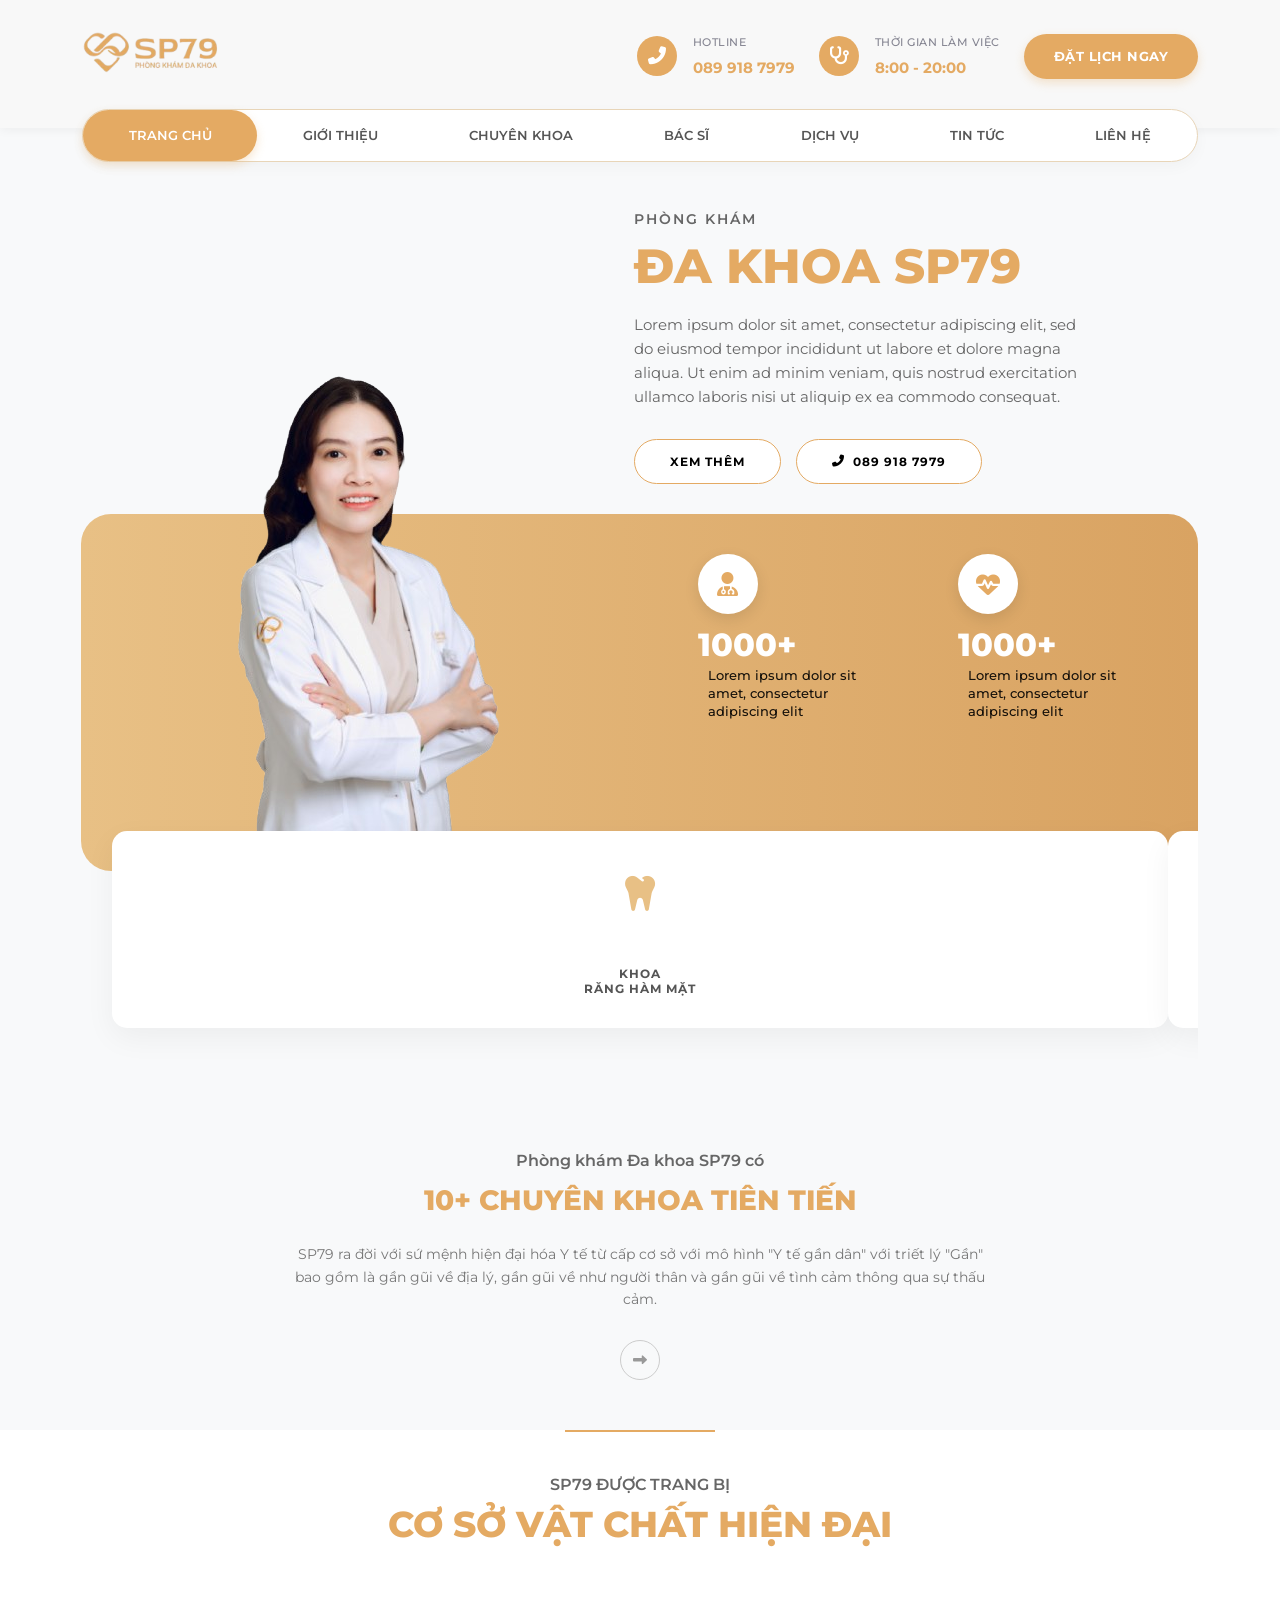
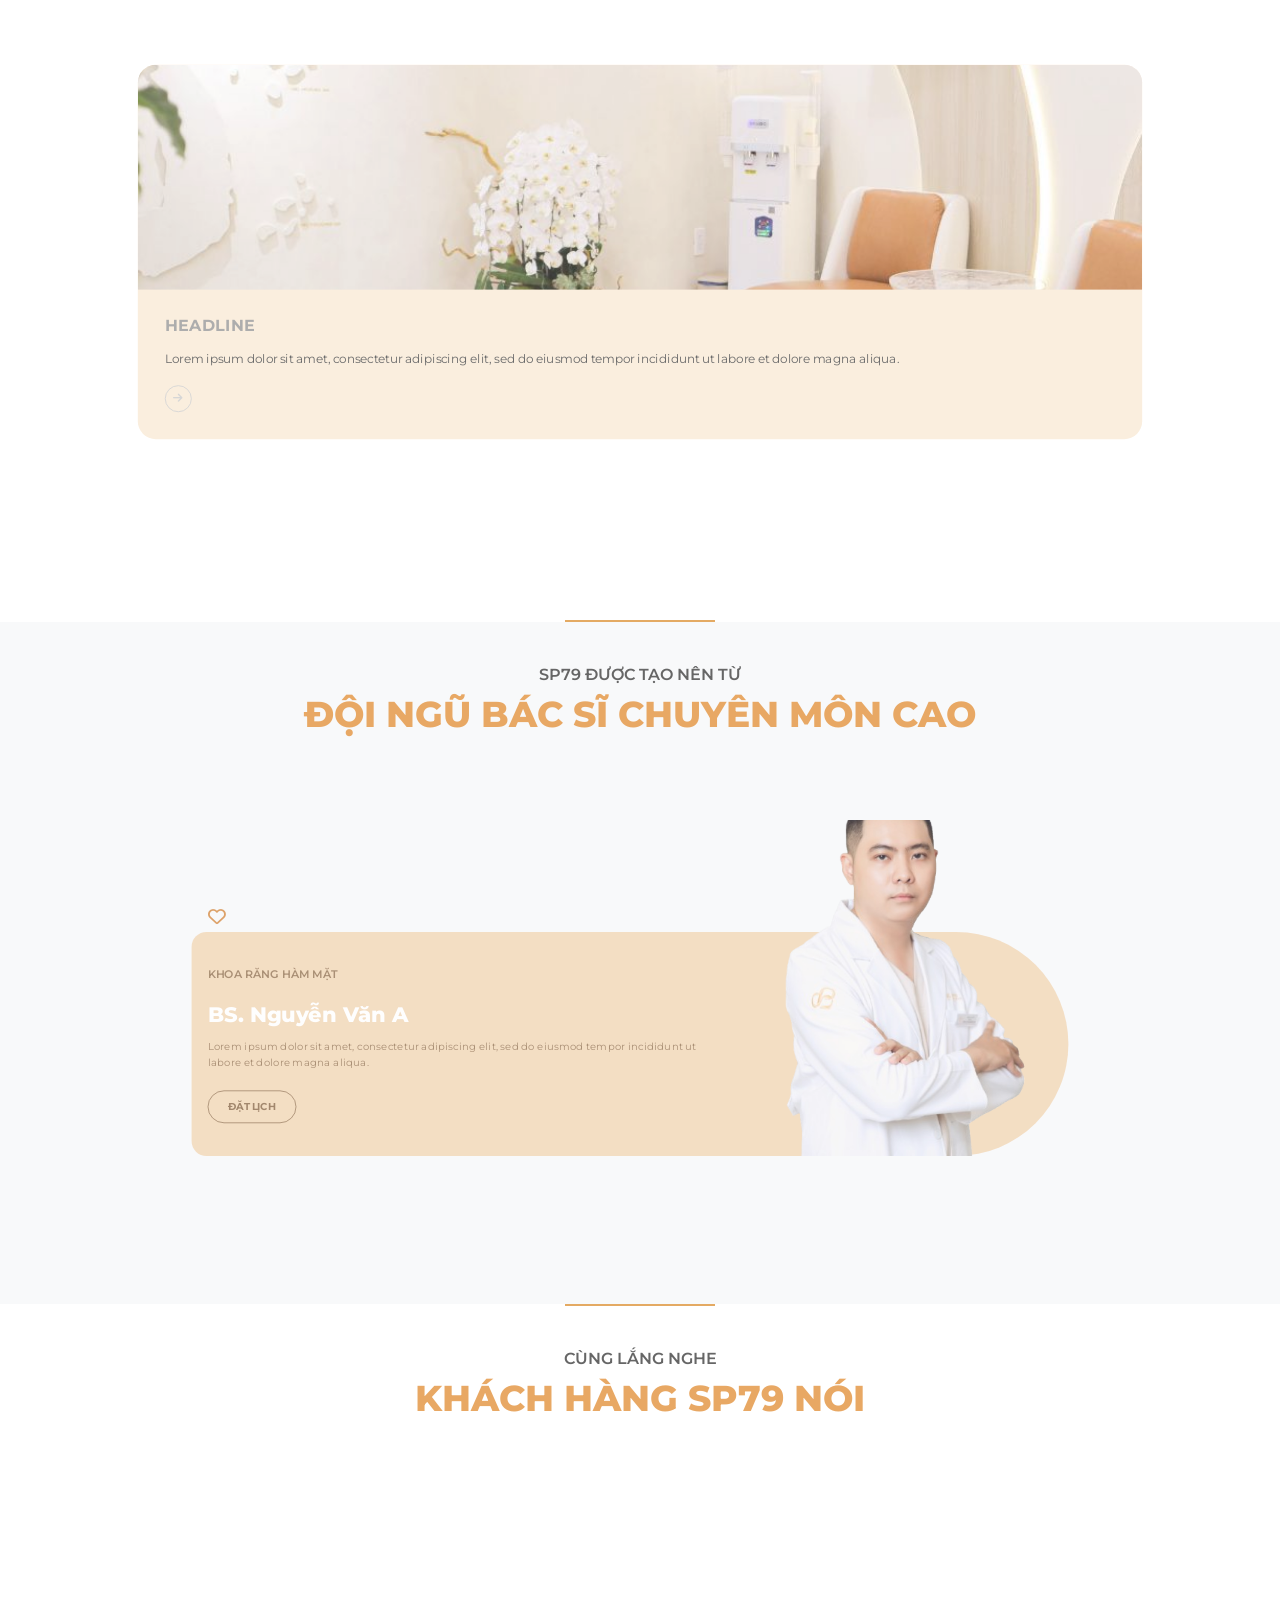
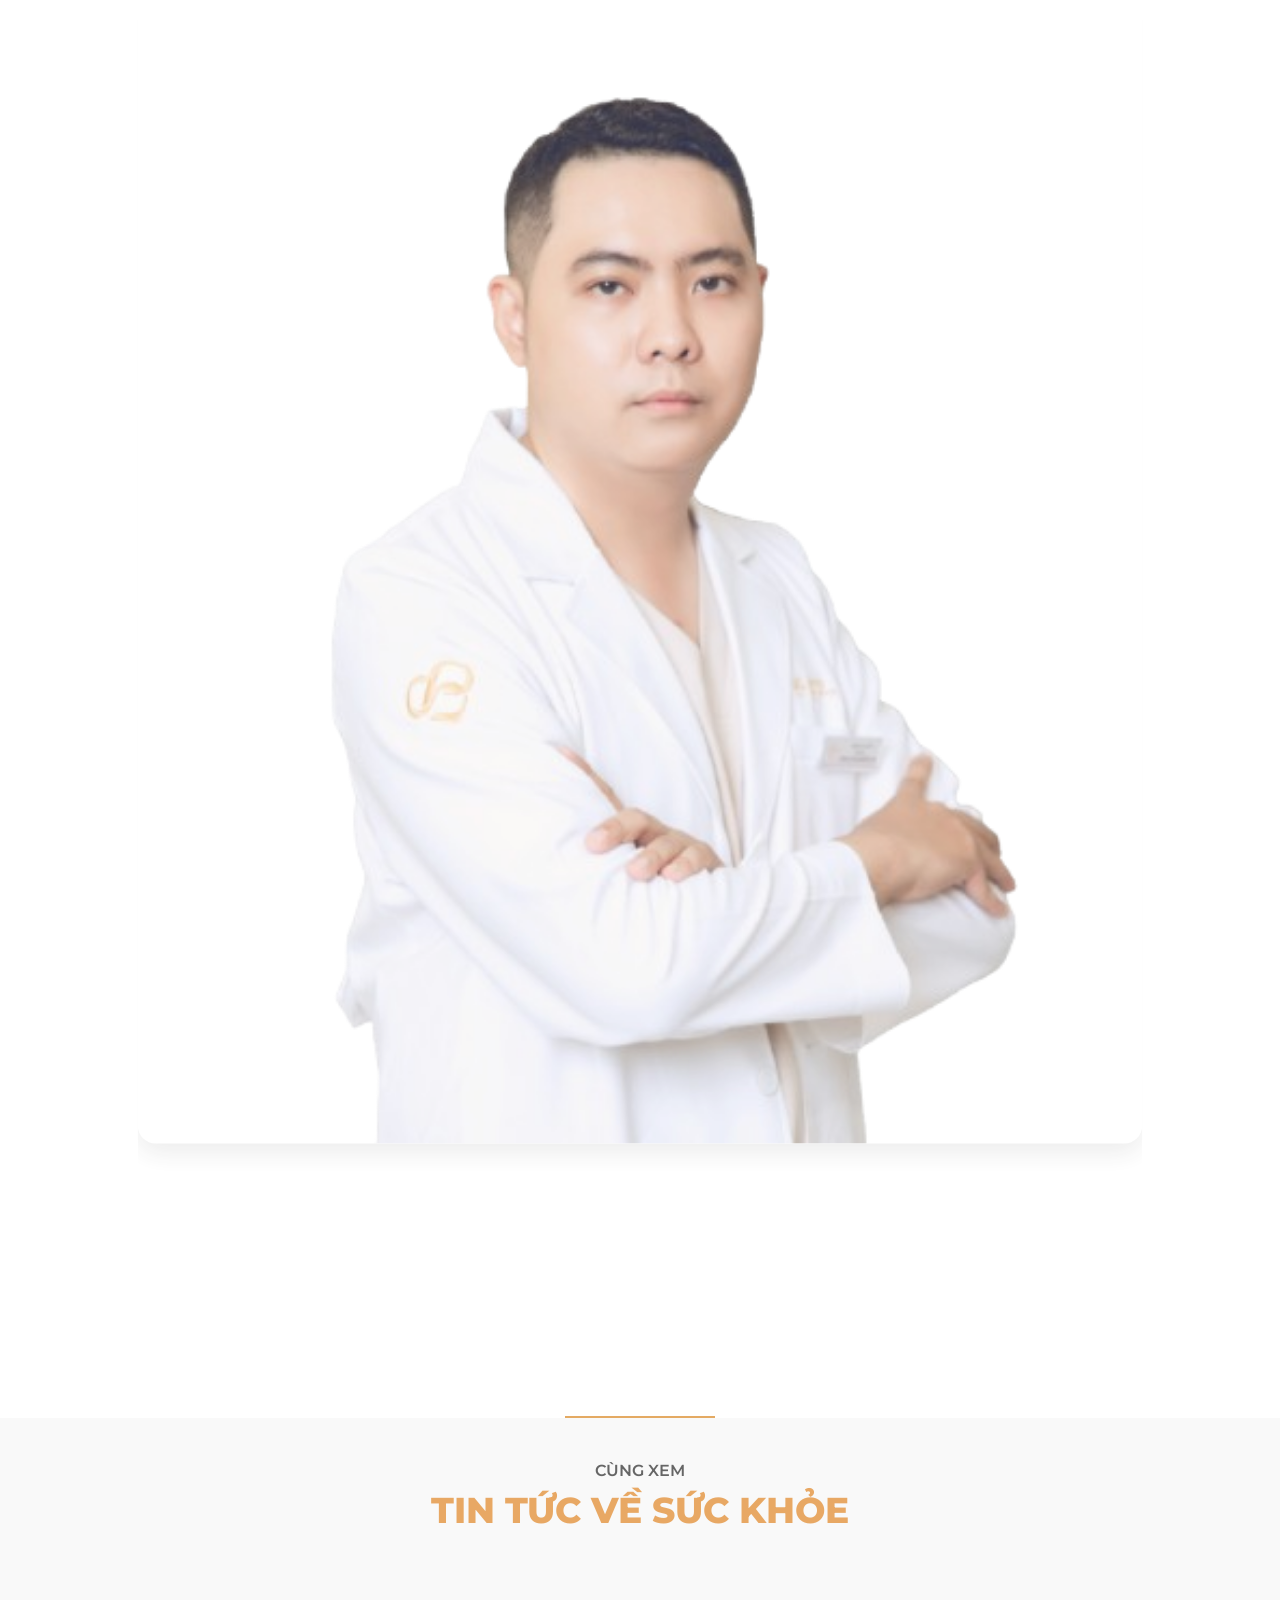
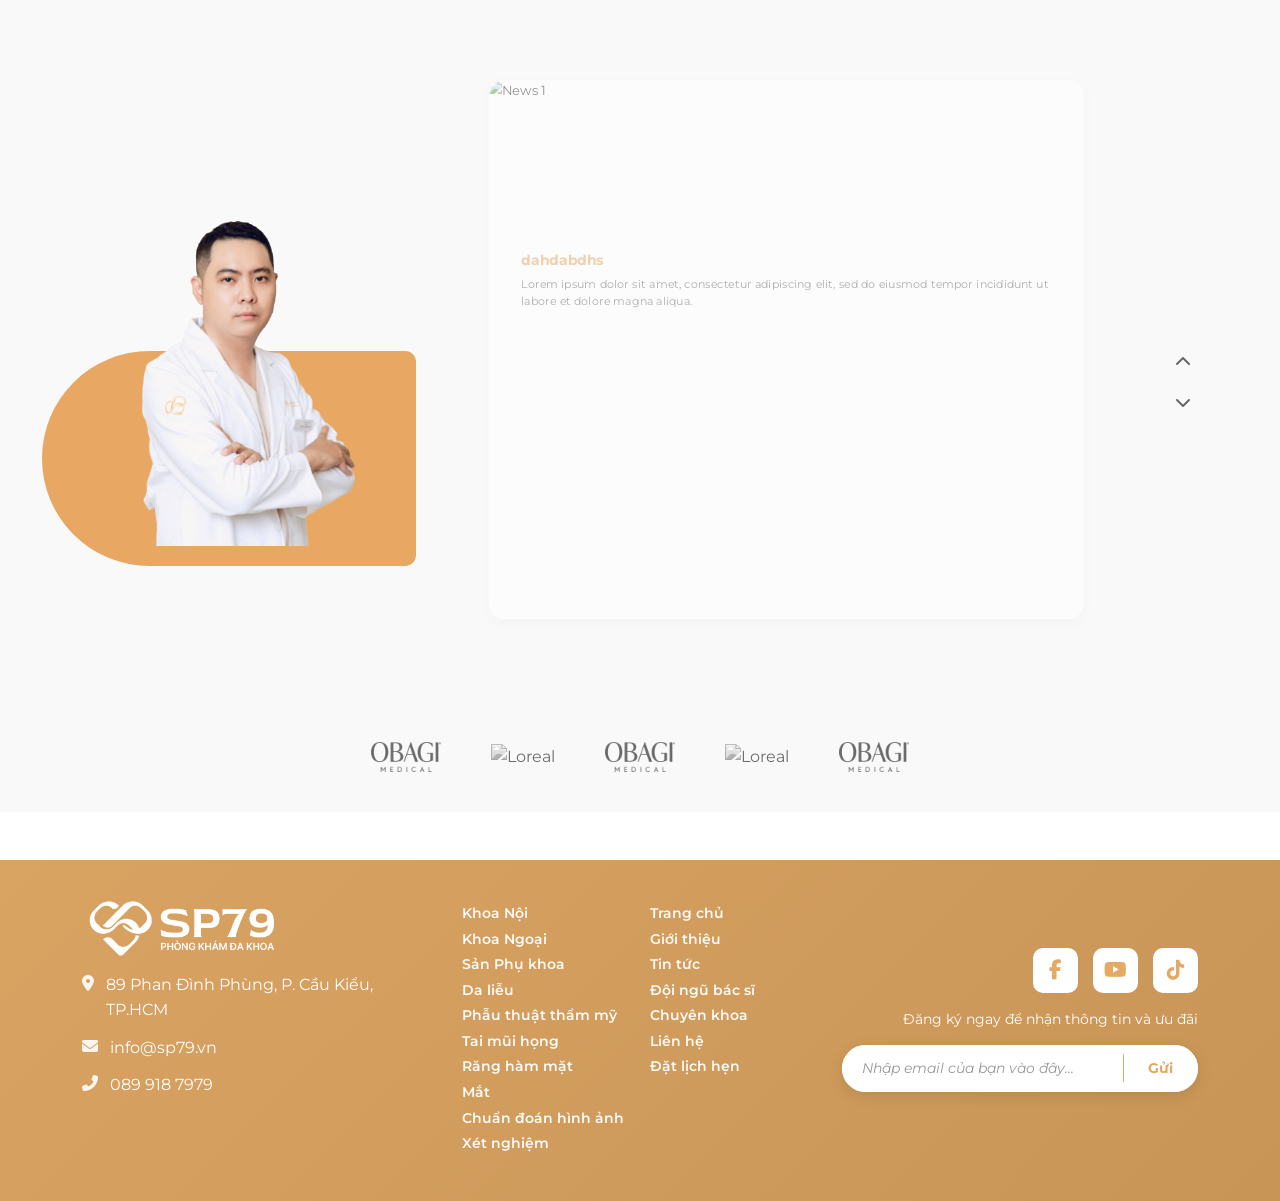
==== commit 7822d518: "Merge pull request #3 from dvphucsgt/feature/issue_3 #3 responsive header , change content doctor , " ====
--- a/index.html
+++ b/index.html
@@ -20,8 +20,6 @@
     <link rel="preconnect" href="https://fonts.gstatic.com" crossorigin>
     <link href="https://fonts.googleapis.com/css2?family=Montserrat:wght@400;500;600;700&display=swap" rel="stylesheet">
 
-    <!-- Flaticon -->
-    <link rel="stylesheet" href="css/flaticon.min.css">
     <!-- Custom CSS -->
     <link rel="stylesheet" href="css/style.css">
 </head>
@@ -34,15 +32,15 @@
         <div class="top-bar">
             <div class="container">
                 <div class="row align-items-center gx-2">
-                    <!-- Logo (Center on Mobile, Left on Desktop) -->
-                    <div class="col-12 col-lg-auto text-center text-lg-start">
+                    <!-- Logo (Left on all devices) -->
+                    <div class="col-auto">
                         <a href="#" class="d-inline-block">
-                            <img src="images/logo.jpg" alt="SP79 Logo" class="logo-img mx-auto mx-lg-0">
+                            <img src="images/logo.png" alt="SP79 Logo" class="logo-img">
                         </a>
                     </div>
 
-                    <!-- Contact Info and CTA Button (Hidden on Mobile) -->
-                    <div class="col-12 col-lg d-none d-lg-block">
+                    <!-- Contact Info and CTA Button (Desktop only) -->
+                    <div class="col d-none d-lg-block">
                         <div class="top-bar-right d-flex justify-content-end align-items-center gap-4">
                             <!-- Hotline Box -->
                             <div class="contact-box d-flex align-items-center gap-3">
@@ -70,23 +68,27 @@
                             <a href="#appointment" class="btn-appointment">ĐẶT LỊCH NGAY</a>
                         </div>
                     </div>
+
+                    <!-- Mobile Controls (Right side) -->
+                    <div class="col d-lg-none">
+                        <div class="d-flex justify-content-end align-items-center gap-2">
+                            <!-- Mobile Appointment Button -->
+                            <a href="#appointment" class="btn-appointment">ĐẶT LỊCH NGAY</a>
+
+                            <!-- Hamburger Menu -->
+                            <button class="navbar-toggler" type="button" id="mobileMenuToggle">
+                                <span class="navbar-toggler-icon"></span>
+                            </button>
+                        </div>
+                    </div>
                 </div>
             </div>
         </div>
 
-        <!-- Navigation Bar -->
+        <!-- Navigation Bar (Desktop only menu) -->
         <nav class="navbar navbar-expand-lg navbar-light">
             <div class="container flex-wrap justify-content-between align-items-center">
-                <!-- Mobile Appointment Button (Left) -->
-                <a href="#appointment" class="btn-appointment d-lg-none">ĐẶT LỊCH NGAY</a>
-
-                <!-- Toggler (Right) -->
-                <button class="navbar-toggler" type="button" data-bs-toggle="collapse" data-bs-target="#mainNavbar">
-                    <span class="navbar-toggler-icon"></span>
-                </button>
-
-                <!-- Menu Items -->
-                <div class="collapse navbar-collapse w-100 mt-2 mt-lg-0" id="mainNavbar">
+                <div class="collapse navbar-collapse w-100 mt-2 mt-lg-0 d-none d-lg-block" id="mainNavbar">
                     <ul class="navbar-nav w-100">
                         <li class="nav-item">
                             <a class="nav-link active text-white" href="index.html">TRANG CHỦ</a>
@@ -113,6 +115,32 @@
                 </div>
             </div>
         </nav>
+
+        <!-- Mobile Menu Modal -->
+        <div class="mobile-menu-overlay" id="mobileMenuOverlay">
+            <div class="mobile-menu-sidebar">
+                <!-- Close Button -->
+                <button class="mobile-menu-close" id="mobileMenuClose">
+                    <i class="fas fa-times"></i>
+                </button>
+
+                <!-- Logo -->
+                <div class="mobile-menu-logo">
+                    <img src="images/logo.png" alt="SP79 Logo">
+                </div>
+
+                <!-- Menu Items -->
+                <ul class="mobile-menu-nav">
+                    <li><a href="index.html" class="active">TRANG CHỦ</a></li>
+                    <li><a href="about.html">GIỚI THIỆU</a></li>
+                    <li><a href="specialties.html">CHUYÊN KHOA</a></li>
+                    <li><a href="doctor.html">BÁC SĨ</a></li>
+                    <li><a href="price.html">DỊCH VỤ</a></li>
+                    <li><a href="news.html">TIN TỨC</a></li>
+                    <li><a href="contact.html">LIÊN HỆ</a></li>
+                </ul>
+            </div>
+        </div>
     </header>
 
     <!-- Main Content -->
@@ -124,8 +152,8 @@
                     <!-- Left Column: Doctor Image -->
                     <div class="col-left-doctor">
                         <div class="doctor-image-wrapper">
-                            <img src="images/bac-si-hoang-thanh-hong-dao-removebg-preview.png"
-                                alt="Bác sĩ SP79" class="doctor-image">
+                            <img src="images/bac-si-hoang-thanh-hong-dao-removebg-preview.png" alt="Bác sĩ SP79"
+                                class="doctor-image">
                         </div>
                     </div>
 
@@ -227,8 +255,8 @@
                         </div>
                     </div>
                     <!-- Navigation -->
-                    <div class="swiper-button-next"></div>
-                    <div class="swiper-button-prev"></div>
+                    <div class="swiper-button-next custom-nav-btn"></div>
+                    <div class="swiper-button-prev custom-nav-btn"></div>
                 </div>
 
                 <!-- Bottom Intro -->
@@ -330,8 +358,8 @@
                         </div>
                     </div>
                     <!-- Navigation -->
-                    <div class="swiper-button-next facilities-next"></div>
-                    <div class="swiper-button-prev facilities-prev"></div>
+                    <div class="swiper-button-next custom-nav-btn facilities-next"></div>
+                    <div class="swiper-button-prev custom-nav-btn facilities-prev"></div>
                 </div>
         </section>
         <hr class="footer-divider">
@@ -422,8 +450,8 @@
                         </div>
                     </div>
                     <!-- Navigation -->
-                    <div class="swiper-button-next doctors-next"></div>
-                    <div class="swiper-button-prev doctors-prev"></div>
+                    <div class="swiper-button-next custom-nav-btn doctors-next"></div>
+                    <div class="swiper-button-prev custom-nav-btn doctors-prev"></div>
                 </div>
             </div>
         </section>
@@ -495,8 +523,8 @@
                         </div>
                     </div>
                     <!-- Navigation -->
-                    <div class="swiper-button-next testimonials-next"></div>
-                    <div class="swiper-button-prev testimonials-prev"></div>
+                    <div class="swiper-button-next custom-nav-btn testimonials-next"></div>
+                    <div class="swiper-button-prev custom-nav-btn testimonials-prev"></div>
                 </div>
             </div>
         </section>
@@ -704,8 +732,8 @@
     <script src="https://code.jquery.com/jquery-3.7.0.min.js"></script>
 
     <!-- Custom JS -->
-    <script src="js/main.js"></script>  
-    
+    <script src="js/main.js"></script>
+
     <!-- Swiper JS -->
     <script src="https://cdnjs.cloudflare.com/ajax/libs/Swiper/11.0.5/swiper-bundle.min.js"></script>
 
--- a/css/style.css
+++ b/css/style.css
@@ -151,11 +151,11 @@
     color: #555;
     font-weight: 600;
     font-size: 13px;
-    padding: 20px 15px !important;
+    padding: 15px 15px !important;
     transition: all 0.3s ease;
     position: relative;
     text-transform: uppercase;
-    border-radius: 100px;
+    border-radius: 30px;
     white-space: nowrap;
     width: 100%;
     /* other*/
@@ -175,7 +175,7 @@
 
 /* Footer */
 .footer {
-    background: linear-gradient(90deg, #dda154 0%, #eec888 100%);
+    background: linear-gradient(135deg, #D9A362, #C89557);
     color: var(--footer-text);
     padding: 40px 0 30px;
 }
@@ -461,7 +461,6 @@
     background: white;
     border-radius: 12px;
     transition: transform 0.3s ease;
-    box-shadow: 0px 4px 21px 1px rgba(48, 123, 196, 0.1);
 }
 
 .doctor-card:hover {
@@ -718,7 +717,7 @@
 
 /* Header Updates */
 .pricing-header {
-    background: linear-gradient(90deg, #dda154 0%, #eec888 100%);
+    background: linear-gradient(135deg, #E4AB63 0%, #D4A056 100%);
     padding: 30px;
     color: var(--white);
     position: relative;
@@ -933,10 +932,10 @@
 }
 
 .specialty-img {
-    transform: scale(1.3); 
-    transform-origin: bottom center; 
-    max-height: 100%; 
-    max-width: 100%; 
+    transform: scale(1.3);
+    transform-origin: bottom center;
+    max-height: 100%;
+    max-width: 100%;
     width: auto;
 }
 
@@ -949,7 +948,7 @@
     max-height: 450px;
 }
 
-.cta-title, 
+.cta-title,
 .specialty-title {
     font-size: 3rem;
     font-weight: 700;
@@ -1228,7 +1227,7 @@
    Stats Section Styles
 ======================================== */
 .stats-container {
-    background: linear-gradient(90deg, #dda154 0%, #eec888 100%);
+    background: linear-gradient(90deg, #F0C27B 0%, #d69a52 100%);
     color: var(--white);
     box-shadow: 0 10px 30px rgba(214, 154, 82, 0.3);
 }
@@ -1399,7 +1398,7 @@
     border-radius: 20px;
     margin: 0 auto;
     transition: all 0.5s ease;
-    box-shadow: 0 5px 15px rgba(0, 0, 0, 0.1);
+    /* box-shadow removed */
 }
 
 .testimonial-swiper {
@@ -1622,6 +1621,10 @@
 
     .cta-section--news {
         padding: 30px 0 0;
+    }
+
+    section {
+        margin-bottom: 2rem !important;
     }
 
     .banner-content {
@@ -1662,6 +1665,7 @@
 
 .contact-form-wrapper {
     background-color: #f1f1f1;
+    padding: 60px;
     border-radius: 30px;
     box-shadow: 0 20px 60px rgba(0, 0, 0, 0.05);
 }
@@ -1674,9 +1678,9 @@
 }
 
 .form-control-custom {
-    background-color: white;
+    background-color: transparent;
     border: 1px solid #f3d6ac;
-    border-radius: 20px;
+    border-radius: 10px;
     padding: 15px 20px;
     font-size: 1rem;
     color: #333;
@@ -2011,6 +2015,7 @@
         font-size: 12px;
     }
 }
+
 /* ========================================
    Hero Slider Styles
 ======================================== */
@@ -2026,7 +2031,8 @@
 .swiper-container {
     width: 100%;
     padding-bottom: 60px;
-    overflow: visible; /* Allow overlapping elements to be seen */
+    overflow: visible;
+    /* Allow overlapping elements to be seen */
     padding-top: 50px;
 }
 
@@ -2035,9 +2041,11 @@
     display: grid;
     grid-template-columns: 45% 55%;
     gap: 0;
-    align-items: flex-end; /* Align bottom to handle overlap */
+    align-items: flex-end;
+    /* Align bottom to handle overlap */
     position: relative;
-    padding-bottom: 100px; /* Space for cards */
+    padding-bottom: 100px;
+    /* Space for cards */
     max-width: 1200px;
     margin: 0 auto;
 }
@@ -2045,7 +2053,8 @@
 /* Left Column: Doctor */
 .col-left-doctor {
     position: relative;
-    z-index: 2; /* Doctor stands in front */
+    z-index: 2;
+    /* Doctor stands in front */
     display: flex;
     justify-content: center;
     align-items: flex-end;
@@ -2062,13 +2071,16 @@
 
 /* Top Section: Text & Doctor (Legacy class removal/update) */
 .slide-top-section {
-    display: none; /* Deprecated */
+    display: none;
+    /* Deprecated */
 }
 
 /* Text Content */
 .text-content {
-    padding-bottom: 30px; /* Space between text and box */
-    padding-left: 50px; /* Align with box content */
+    padding-bottom: 30px;
+    /* Space between text and box */
+    padding-left: 50px;
+    /* Align with box content */
 }
 
 .section-label {
@@ -2154,7 +2166,8 @@
     display: flex;
     align-items: flex-end;
     justify-content: center;
-    margin-right: -50px; /* Overlap right */
+    margin-right: -50px;
+    /* Overlap right */
 }
 
 .doctor-image {
@@ -2173,10 +2186,12 @@
 }
 
 .golden-box {
-    background: linear-gradient(90deg, #dda154 0%, #eec888 100%);
+    background: linear-gradient(90deg, #E8C085 0%, #D9A362 100%);
     border-radius: 30px;
-    padding: 40px 40px 150px 250px; /* Increased left padding to push content right */
-    margin-left: -82%; /* Pull box left behind doctor */
+    padding: 40px 40px 150px 250px;
+    /* Increased left padding to push content right */
+    margin-left: -82%;
+    /* Pull box left behind doctor */
     position: relative;
     min-height: 250px;
     display: flex;
@@ -2204,7 +2219,7 @@
     justify-content: center;
     color: var(--primary-color);
     font-size: 24px;
-    box-shadow: 0 5px 15px rgba(0,0,0,0.1);
+    box-shadow: 0 5px 15px rgba(0, 0, 0, 0.1);
 }
 
 .stat-value {
@@ -2223,31 +2238,30 @@
 }
 
 /* Specialty Cards (Floating) */
-.specialty-cards-container .swiper-wrapper .specialtySwiper {
-    overflow: hidden;
-}
 .specialty-cards-container {
-    margin-top: -160px; /* Overlap golden box bottom */
+    margin-top: -160px;
+    /* Overlap golden box bottom */
     position: relative;
     z-index: 20;
 }
 
 /* Specialty Cards Slider */
 .specialtySwiper {
-    padding: 20px 30px 40px; /* Add padding for shadow/hover effects */
-}
-
-.specialtySwiper .specialty-cards {
+    padding: 20px 30px 40px;
+    /* Add padding for shadow/hover effects */
+}
+
+.specialty-cards {
     /* Legacy grid class removed/unused */
-    display: none; 
-}
-
-.specialtySwiper .specialty-card {
+    display: none;
+}
+
+.specialty-card {
     background: white;
     border-radius: 15px;
     padding: 30px 20px;
     text-align: center;
-    box-shadow: 0 10px 30px rgba(0,0,0,0.05);
+    box-shadow: 0 10px 30px rgba(0, 0, 0, 0.05);
     transition: all 0.3s ease;
     cursor: pointer;
     height: 100%;
@@ -2255,29 +2269,30 @@
     flex-direction: column;
     align-items: center;
     justify-content: center;
-    min-height: 200px;
+    min-height: 180px;
 }
 
 .specialtySwiper .specialty-card:hover {
-    background: linear-gradient(90deg, #dda154 0%, #eec888 100%);
-    transform: scale(1.1);
+    background: linear-gradient(135deg, #ffd29d, #C89557);
+    transform: scale(1.2);
     box-shadow: 0px 5px 15px rgb(156 107 47);
     z-index: 2;
 }
 
-.specialtySwiper .specialty-icon {
+.specialty-icon {
     font-size: 40px;
-    color: #E8C085; /* Light gold outline style */
+    color: #E8C085;
+    /* Light gold outline style */
     margin-bottom: 20px;
     font-weight: 100;
     transition: all 0.3s;
 }
 
-.specialtySwiper .specialty-card:hover .specialty-icon {
+.specialty-card:hover .specialty-icon {
     color: white;
 }
 
-.specialtySwiper .specialty-title {
+.specialty-title {
     font-size: 12px;
     font-weight: 700;
     color: #555;
@@ -2286,7 +2301,7 @@
     transition: all 0.3s;
 }
 
-.specialtySwiper .specialty-card:hover .specialty-title {
+.specialty-card:hover .specialty-title {
     color: white;
 }
 
@@ -2339,50 +2354,59 @@
 
 /* Swiper Nav */
 .custom-nav-btn {
-    color: #333; /* Darker grey for arrow */
+    color: #333;
+    /* Darker grey for arrow */
     width: 40px;
     height: 40px;
-    background: transparent; /* Remove background */
+    background: transparent;
+    /* Remove background */
     border-radius: 50%;
-    box-shadow: none; /* Remove shadow */
+    box-shadow: none;
+    /* Remove shadow */
     display: flex;
     align-items: center;
     justify-content: center;
     transition: all 0.3s;
-    color: #4C4C4D; /* Dark grey base */
+    color: #4C4C4D;
+    /* Dark grey base */
 }
 
 .custom-nav-btn:after {
-    font-size: 18px; /* Smaller arrow */
+    font-size: 18px;
+    /* Smaller arrow */
     font-weight: bold;
-    color: #4C4C4D; /* Dark grey */
+    color: #4C4C4D;
+    /* Dark grey */
 }
 
 .swiper-button-prev.custom-nav-btn {
-    left: -60px; /* Push further outside */
+    left: -60px;
+    /* Push further outside */
 }
 
 .swiper-button-next.custom-nav-btn {
-    right: -60px; /* Push further outside */
+    right: -60px;
+    /* Push further outside */
 }
 
 /* Responsive */
 @media (max-width: 991px) {
-    .btn-outline-custom {
-        padding: 10px 20px;
-    }
     .doctors-section {
         padding: 20px 0 40px !important;
     }
+
     .testimonials-section {
         padding: 20px 0 40px !important;
     }
+
     .swiper-button-next.custom-nav-btn {
         right: 0px;
     }
+
     .swiper-button-prev.custom-nav-btn {
         left: 0px;
     }
+
     .slide-content-grid {
         grid-template-columns: 1fr;
         gap: 30px;
@@ -2390,12 +2414,14 @@
     }
 
     .col-left-doctor {
-        order: 2; /* Doctor below text on mobile */
+        order: 2;
+        /* Doctor below text on mobile */
         justify-content: center;
     }
 
     .col-right-info {
-        order: 1; /* Text above doctor */
+        order: 1;
+        /* Text above doctor */
     }
 
     .doctor-image-wrapper {
@@ -2415,12 +2441,14 @@
 
     .golden-box-container {
         padding-left: 0;
-        margin-top: -50px; /* Pull up behind doctor */
+        margin-top: -50px;
+        /* Pull up behind doctor */
     }
 
     .golden-box {
         padding: 50px 30px;
-        margin-left: 0; /* Reset margin on mobile */
+        margin-left: 0;
+        /* Reset margin on mobile */
         flex-direction: column;
         text-align: center;
     }
@@ -2444,7 +2472,7 @@
     }
 
     /* .specialty-cards grid media query removed as it's now handled by Swiper breakpoints */
-    
+
     .specialty-card.active {
         transform: scale(1.05);
     }
@@ -2454,15 +2482,15 @@
     .section-title {
         font-size: 32px;
     }
-    
+
     /* Footer Responsive */
-    .footer-links, .footer-newsletter {
+    .footer-links,
+    .footer-newsletter {
         margin-top: 30px;
     }
 
     .footer-contact-item {
         justify-content: center;
-        text-align: center;
     }
 
     .logo-footer {
@@ -2479,6 +2507,7 @@
         justify-content: center;
     }
 }
+
 /* ========================================
    Facilities Slider Styles
 ======================================== */
@@ -2510,12 +2539,14 @@
 }
 
 .facility-card {
-    background: #F9EAD6; /* Light beige for inactive */
+    background: #F9EAD6;
+    /* Light beige for inactive */
     border-radius: 20px;
     overflow: hidden;
     transition: all 0.5s ease;
     height: 100%;
-    transform: scale(0.9); /* Smaller by default */
+    transform: scale(0.9);
+    /* Smaller by default */
     opacity: 0.8;
 }
 
@@ -2540,8 +2571,10 @@
 .facility-headline {
     font-size: 18px;
     font-weight: 700;
-    color: white; /* White text on inactive? No, let's check design */
-    color: #999; /* Grey on inactive */
+    color: white;
+    /* White text on inactive? No, let's check design */
+    color: #999;
+    /* Grey on inactive */
     text-transform: uppercase;
     margin-bottom: 15px;
 }
@@ -2553,7 +2586,8 @@
     margin-bottom: 20px;
     display: -webkit-box;
     -webkit-line-clamp: 4;
-    line-clamp: 4; /* Standard property */
+    line-clamp: 4;
+    /* Standard property */
     -webkit-box-orient: vertical;
     overflow: hidden;
 }
@@ -2572,8 +2606,10 @@
 
 /* Active Slide Styling */
 .swiper-slide-active .facility-card {
-    transform: scale(1.1); /* Larger active card */
-    background: linear-gradient(90deg, #dda154 0%, #eec888 100%);
+    transform: scale(1.1);
+    /* Larger active card */
+    background: #E8A864;
+    /* Gold background */
     opacity: 1;
     box-shadow: 0 20px 50px rgba(232, 168, 100, 0.3);
     z-index: 2;
@@ -2590,7 +2626,8 @@
 
 /* Navigation Buttons for Facilities */
 /* Navigation Buttons for Facilities */
-.facilities-next, .facilities-prev {
+.facilities-next,
+.facilities-prev {
     position: absolute;
     top: 10%;
     transform: translateY(-50%);
@@ -2609,8 +2646,8 @@
     right: 10px !important;
 }
 
-.swiper-button-next:after, 
-.swiper-button-prev:after {
+.facilities-next:after,
+.facilities-prev:after {
     font-size: 20px;
     color: #4C4C4D;
     font-weight: bold;
@@ -2623,17 +2660,22 @@
     }
 
     .facility-card {
-        transform: scale(0.95); /* Less scaling on mobile */
+        transform: scale(0.95);
+        /* Less scaling on mobile */
     }
 
     .swiper-slide-active .facility-card {
-        transform: scale(1); /* Full size on mobile */
-    }
-
-    .facilities-next, .facilities-prev {
-        display: none; /* Hide nav arrows on mobile, use swipe */
-    }
-}
+        transform: scale(1);
+        /* Full size on mobile */
+    }
+
+    .facilities-next,
+    .facilities-prev {
+        display: none;
+        /* Hide nav arrows on mobile, use swipe */
+    }
+}
+
 /* ========================================
    Testimonials Slider Styles
 ======================================== */
@@ -2654,7 +2696,8 @@
     overflow: hidden;
     transition: all 0.5s ease;
     height: 100%;
-    transform: scale(0.9); /* Smaller by default */
+    transform: scale(0.9);
+    /* Smaller by default */
     opacity: 0.8;
     display: flex;
     flex-direction: column;
@@ -2665,7 +2708,7 @@
     width: 100%;
     border-radius: 20px;
     overflow: hidden;
-    box-shadow: 0px 4px 21px 1px rgba(48, 123, 196, 0.1);
+    box-shadow: 0 10px 30px rgba(0, 0, 0, 0.1);
 }
 
 .testimonial-image img {
@@ -2677,7 +2720,8 @@
 .testimonial-content {
     padding: 20px 10px;
     text-align: center;
-    opacity: 0; /* Hidden by default on inactive */
+    opacity: 0;
+    /* Hidden by default on inactive */
     transition: all 0.5s ease;
     transform: translateY(20px);
 }
@@ -2691,7 +2735,8 @@
 
 /* Active Slide Styling */
 .swiper-slide-active .testimonial-card {
-    transform: scale(1.1); /* Larger active card */
+    transform: scale(1.1);
+    /* Larger active card */
     opacity: 1;
     z-index: 2;
 }
@@ -2702,9 +2747,11 @@
 }
 
 /* Navigation Buttons for Testimonials */
-.testimonials-next, .testimonials-prev {
+.testimonials-next,
+.testimonials-prev {
     position: absolute;
-    top: 40%; /* Adjusted to align with image center approx */
+    top: 40%;
+    /* Adjusted to align with image center approx */
     transform: translateY(-50%);
     z-index: 20;
     display: flex;
@@ -2724,18 +2771,21 @@
     right: -20px !important;
 }
 
-.testimonials-next:after, .testimonials-prev:after {
+.testimonials-next:after,
+.testimonials-prev:after {
     font-family: "Font Awesome 6 Free";
     font-weight: 900;
     font-size: 24px;
 }
 
 .testimonials-prev:after {
-    content: "\f053"; /* fa-chevron-left */
+    content: "\f053";
+    /* fa-chevron-left */
 }
 
 .testimonials-next:after {
-    content: "\f054"; /* fa-chevron-right */
+    content: "\f054";
+    /* fa-chevron-right */
 }
 
 /* Responsive */
@@ -2744,37 +2794,45 @@
         padding: 15px 0 30px;
     }
 
-    .testimonials-next, .testimonials-prev {
-        display: none; /* Hide nav arrows on mobile */
-    }
-    
+    .testimonials-next,
+    .testimonials-prev {
+        display: none;
+        /* Hide nav arrows on mobile */
+    }
+
     .testimonial-desc {
         font-size: 13px;
     }
 }
+
 /* ========================================
    Doctors Slider Styles
 ======================================== */
 .doctors-section {
-    padding: 40px 0 0px; /* Extra bottom padding */
+    padding: 40px 0 0px;
+    /* Extra bottom padding */
     background: #f8f9fa;
     overflow: hidden;
 }
 
 .doctors-section .doctorsSwiper {
-    padding: 120px 0 40px; /* Top padding for pop-out head */
-    overflow: hidden; /* Allow pop-out */
+    padding: 120px 0 40px;
+    /* Top padding for pop-out head */
+    overflow: hidden;
+    /* Allow pop-out */
 }
 
 .doctors-section .doctor-card {
-    background: linear-gradient(90deg, #dda154 0%, #eec888 100%);
+    background: linear-gradient(135deg, #E8A864 0%, #D68C45 100%);
     border-radius: 20px;
     /* Large curve on the right side */
     border-top-right-radius: 150px;
-    border-bottom-right-radius: 20px; /* Keep bottom right less curved or match top? Image shows semi-circleish */
-    border-bottom-right-radius: 150px; 
-    
-    overflow: visible; /* Crucial for image pop-out */
+    border-bottom-right-radius: 20px;
+    /* Keep bottom right less curved or match top? Image shows semi-circleish */
+    border-bottom-right-radius: 150px;
+
+    overflow: visible;
+    /* Crucial for image pop-out */
     display: flex;
     align-items: center;
     position: relative;
@@ -2787,10 +2845,13 @@
 
 .doctors-section .doctor-favorite-icon {
     position: absolute;
-    top: -30px; /* Move above the card */
-    left: 20px; /* Align with text padding */
+    top: -30px;
+    /* Move above the card */
+    left: 20px;
+    /* Align with text padding */
     z-index: 10;
-    color: #D68C45; /* Gold color to match theme */
+    color: #D68C45;
+    /* Gold color to match theme */
     font-size: 22px;
     cursor: pointer;
     transition: all 0.3s ease;
@@ -2802,10 +2863,12 @@
 
 .doctors-section .doctor-info {
     flex: 1;
-    padding: 30px 20px 30px 20px; /* Left padding larger */
+    padding: 30px 20px 30px 20px;
+    /* Left padding larger */
     color: white;
     z-index: 2;
-    max-width: 60%; /* Limit text width */
+    max-width: 60%;
+    /* Limit text width */
 }
 
 .doctors-section .doctor-specialty {
@@ -2816,7 +2879,7 @@
     font-weight: 600;
 }
 
-.doctors-section .doctor-name {  
+.doctors-section .doctor-name {
     font-size: 26px;
     font-weight: 800;
     margin-bottom: 15px;
@@ -2831,7 +2894,8 @@
     opacity: 0.9;
     display: -webkit-box;
     -webkit-line-clamp: 3;
-    line-clamp: 3; /* Standard property */
+    line-clamp: 3;
+    /* Standard property */
     -webkit-box-orient: vertical;
     overflow: hidden;
 }
@@ -2859,12 +2923,14 @@
     right: 0px;
     bottom: 0;
     width: 40%;
-    height: 150%; /* Taller than card to pop out */
+    height: 150%;
+    /* Taller than card to pop out */
     display: flex;
     align-items: flex-end;
     justify-content: center;
     z-index: 3;
-    pointer-events: none; /* Let clicks pass through to card if needed */
+    pointer-events: none;
+    /* Let clicks pass through to card if needed */
 }
 
 .doctors-section .doctors-card-image-wrapper img {
@@ -2876,14 +2942,16 @@
 
 /* Inactive State */
 .swiper-slide:not(.swiper-slide-active) .doctor-card {
-    background: #F2D7B6; /* Lighter/Faded bg */
+    background: #F2D7B6;
+    /* Lighter/Faded bg */
     transform: scale(0.8);
     opacity: 0.8;
     box-shadow: none;
 }
 
 .swiper-slide:not(.swiper-slide-active) .doctor-info {
-    color: #8c6b4a; /* Darker text for contrast on light bg */
+    color: #8c6b4a;
+    /* Darker text for contrast on light bg */
 }
 
 .swiper-slide:not(.swiper-slide-active) .btn-doctor-book {
@@ -2892,7 +2960,8 @@
 }
 
 /* Navigation Buttons for Doctors */
-.doctors-section .doctors-next, .doctors-section .doctors-prev {
+.doctors-section .doctors-next,
+.doctors-section .doctors-prev {
     position: absolute;
     top: 50%;
     transform: translateY(-50%);
@@ -2906,27 +2975,6 @@
     color: #4C4C4D;
 }
 
-.specialty-cards-container .swiper-button-prev {
-    left: -20px;
-}
-.specialty-cards-container .swiper-button-next {
-    right: -20px;
-}
-    .specialty-cards-container .swiper-button-prev, 
-.specialty-cards-container .swiper-button-next {
-    position: absolute;
-    top: 50%;
-    transform: translateY(-50%);
-    z-index: 20;
-    width: 40px;
-    height: 40px;
-    display: flex;
-    align-items: center;
-    justify-content: center;
-    cursor: pointer;
-    color: #4C4C4D;
-}
-
 .doctors-section .doctors-prev {
     left: -40px !important;
 }
@@ -2935,7 +2983,8 @@
     right: -40px !important;
 }
 
-.doctors-section .doctors-next:after, .doctors-section .doctors-prev:after {
+.doctors-section .doctors-next:after,
+.doctors-section .doctors-prev:after {
     font-family: "Font Awesome 6 Free";
     font-weight: 900;
     font-size: 24px;
@@ -2954,15 +3003,17 @@
     .doctors-section .doctorsSwiper {
         padding: 20px 0 20px;
     }
+
     .doctors-section .doctor-card {
         flex-direction: column;
         height: auto;
         border-radius: 20px;
         text-align: center;
-        padding-top: 100px; /* Space for image */
+        padding-top: 100px;
+        /* Space for image */
         margin-top: 50px;
     }
-    
+
     .doctors-section .doctors-card-image-wrapper {
         top: -50px;
         right: 50%;
@@ -2971,29 +3022,33 @@
         height: 150px;
         bottom: auto;
     }
-    
+
     .doctors-section .doctors-card-image-wrapper img {
         object-fit: cover;
         border-radius: 50%;
         border: 5px solid white;
     }
-    
+
     .doctors-section .doctor-info {
         padding: 20px;
         max-width: 100%;
     }
 
-    .doctors-section .doctors-next, .doctors-section .doctors-prev {
-        display: none; /* Hide nav arrows on mobile */
-    }
-}
+    .doctors-section .doctors-next,
+    .doctors-section .doctors-prev {
+        display: none;
+        /* Hide nav arrows on mobile */
+    }
+}
+
 /* ========================================
    News Section Styles
 ======================================== */
 
 .news-section {
     padding: 40px 0;
-    background-color: #f9f9f9; /* Light grey background */
+    background-color: #f9f9f9;
+    /* Light grey background */
     overflow: hidden;
 }
 
@@ -3006,7 +3061,8 @@
 
 .news-section .section-title-large {
     text-align: center;
-    color: #E8A864; /* Gold color */
+    color: #E8A864;
+    /* Gold color */
     margin-bottom: 60px;
 }
 
@@ -3052,36 +3108,43 @@
 /* --- Right Side: Vertical Slider --- */
 .news-right-col {
     flex: 1;
-    height: 750px; /* Increased height to fit content (2 slides ~400px each) */
+    height: 750px;
+    /* Increased height to fit content (2 slides ~400px each) */
     position: relative;
-    padding-left: 0; 
+    padding-left: 0;
 }
 
 .newsSwiper {
     height: 100%;
-    padding: 20px 40px 20px 20px; /* Adjust padding */
-}
-
-.newsSwiper .news-card {
+    padding: 20px 40px 20px 20px;
+    /* Adjust padding */
+}
+
+.news-card {
     background: #fff;
     border-radius: 20px;
     overflow: hidden;
     display: flex;
-    flex-direction: column; /* Image top, text bottom */
-    align-items: flex-start; /* Align text left */
-    box-shadow: 0 5px 20px rgba(0,0,0,0.05);
-    height: 95%; 
+    flex-direction: column;
+    /* Image top, text bottom */
+    align-items: flex-start;
+    /* Align text left */
+    box-shadow: 0 5px 20px rgba(0, 0, 0, 0.05);
+    height: 95%;
     transition: all 0.4s ease;
-    opacity: 0.5; 
-    transform: scale(0.8); /* Smaller inactive */
-    transform-origin: center center; /* Center alignment */
+    opacity: 0.5;
+    transform: scale(0.8);
+    /* Smaller inactive */
+    transform-origin: center center;
+    /* Center alignment */
     border: 1px solid transparent;
 }
 
 /* Active Slide Styling */
 .swiper-slide-active .news-card {
     opacity: 1;
-    transform: scale(1); /* Full size active */
+    transform: scale(1);
+    /* Full size active */
     box-shadow: 0 10px 30px rgba(232, 168, 100, 0.2);
     z-index: 10;
 }
@@ -3091,7 +3154,8 @@
     height: 200px;
     overflow: hidden;
     flex-shrink: 0;
-    margin-bottom: 15px; /* Space below image */
+    margin-bottom: 15px;
+    /* Space below image */
     margin-right: 0;
 }
 
@@ -3176,21 +3240,165 @@
     .news-section .section-title-large {
         margin-bottom: 0px;
     }
+
     .newsSwiper {
         margin-top: 40px;
         height: 750px;
     }
+
     .news-content-wrapper {
         flex-direction: column;
     }
-    
+
     .news-right-col {
         width: 100%;
         height: 400px;
     }
-    
+
     .doctor-highlight-bg {
         width: 100%;
         left: 0;
     }
 }
+
+/* ========================================
+   Mobile Menu Modal Styles
+======================================== */
+/* Overlay */
+.mobile-menu-overlay {
+    position: fixed;
+    top: 0;
+    left: 0;
+    width: 100%;
+    height: 100%;
+    background-color: rgba(0, 0, 0, 0.5);
+    z-index: 9999;
+    opacity: 0;
+    visibility: hidden;
+    transition: opacity 0.3s ease, visibility 0.3s ease;
+}
+
+.mobile-menu-overlay.active {
+    opacity: 1;
+    visibility: visible;
+}
+
+/* Sidebar */
+.mobile-menu-sidebar {
+    position: fixed;
+    top: 0;
+    left: 0;
+    width: 280px;
+    height: 100%;
+    background-color: #ffffff;
+    box-shadow: 2px 0 10px rgba(0, 0, 0, 0.1);
+    transform: translateX(-100%);
+    transition: transform 0.3s ease;
+    overflow-y: auto;
+    z-index: 10000;
+    padding: 30px 20px;
+}
+
+.mobile-menu-overlay.active .mobile-menu-sidebar {
+    transform: translateX(0);
+}
+
+/* Close Button */
+.mobile-menu-close {
+    position: absolute;
+    top: 20px;
+    right: 20px;
+    background: transparent;
+    border: none;
+    font-size: 24px;
+    color: #666;
+    cursor: pointer;
+    width: 40px;
+    height: 40px;
+    display: flex;
+    align-items: center;
+    justify-content: center;
+    border-radius: 50%;
+    transition: all 0.3s ease;
+}
+
+.mobile-menu-close:hover {
+    background-color: #f5f5f5;
+    color: var(--primary-color);
+}
+
+/* Logo */
+.mobile-menu-logo {
+    margin-bottom: 40px;
+    text-align: center;
+}
+
+.mobile-menu-logo img {
+    max-width: 120px;
+    height: auto;
+}
+
+/* Menu Nav */
+.mobile-menu-nav {
+    list-style: none;
+    padding: 0;
+    margin: 0;
+}
+
+.mobile-menu-nav li {
+    margin-bottom: 0;
+}
+
+.mobile-menu-nav li a {
+    display: block;
+    padding: 15px 20px;
+    color: #555;
+    text-decoration: none;
+    font-weight: 600;
+    font-size: 14px;
+    text-transform: uppercase;
+    letter-spacing: 0.5px;
+    transition: all 0.3s ease;
+    border-radius: 10px;
+}
+
+.mobile-menu-nav li a:hover {
+    background-color: rgba(228, 171, 99, 0.1);
+    color: var(--primary-color);
+    padding-left: 25px;
+}
+
+.mobile-menu-nav li a.active {
+    background-color: var(--primary-color);
+    color: white;
+}
+
+/* ========================================
+   Fix Hamburger Icon in Top Bar
+======================================== */
+/* When navbar-toggler is moved to top-bar, it needs explicit styles */
+.top-bar .navbar-toggler {
+    border: 1px solid rgba(0, 0, 0, 0.1);
+    padding: 0.25rem 0.5rem;
+    font-size: 1.25rem;
+    line-height: 1;
+    background-color: transparent;
+    border-radius: 0.25rem;
+    transition: box-shadow 0.15s ease-in-out;
+}
+
+.top-bar .navbar-toggler:focus {
+    box-shadow: 0 0 0 0.2rem rgba(228, 171, 99, 0.25);
+    outline: 0;
+}
+
+.top-bar .navbar-toggler-icon {
+    display: inline-block;
+    width: 1.5em;
+    height: 1.5em;
+    vertical-align: middle;
+    background-image: url("data:image/svg+xml,%3csvg xmlns='http://www.w3.org/2000/svg' viewBox='0 0 30 30'%3e%3cpath stroke='rgba%280, 0, 0, 0.55%29' stroke-linecap='round' stroke-miterlimit='10' stroke-width='2' d='M4 7h22M4 15h22M4 23h22'/%3e%3c/svg%3e");
+    background-repeat: no-repeat;
+    background-position: center;
+    background-size: 100%;
+}
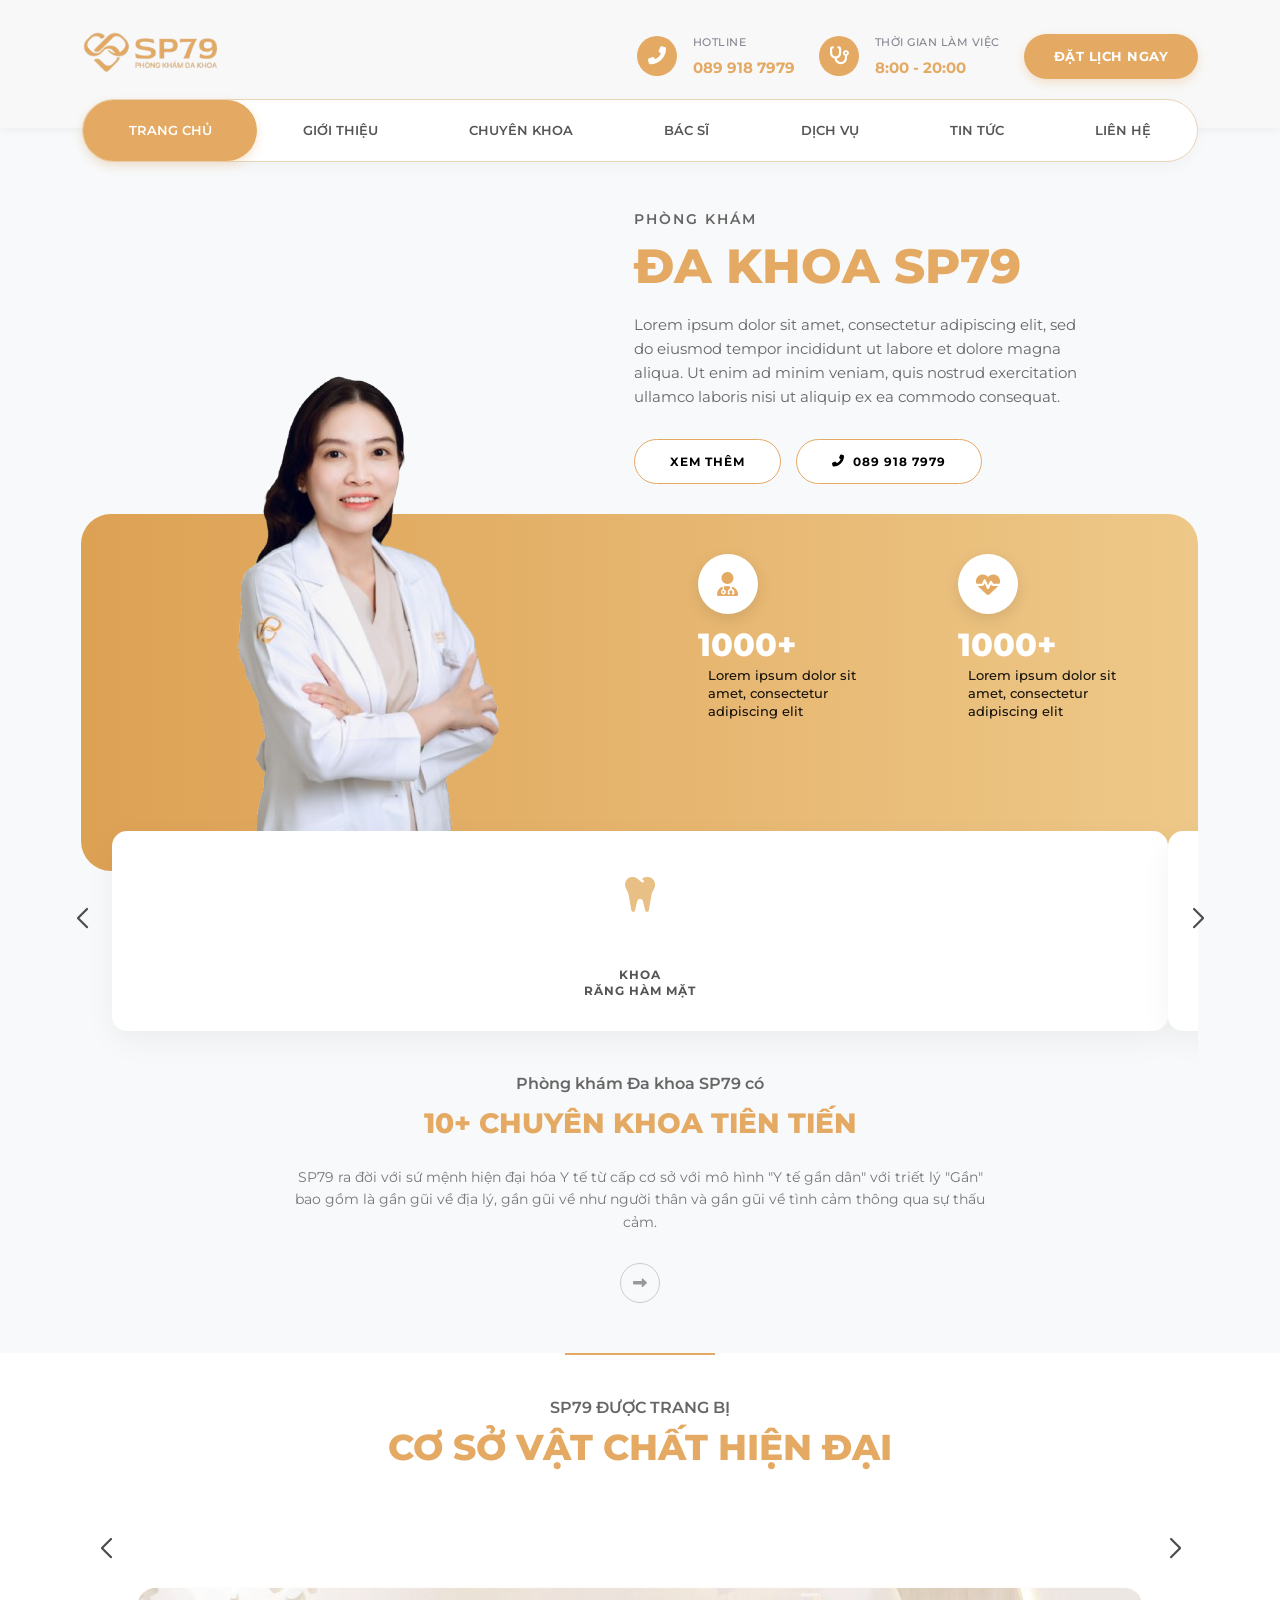
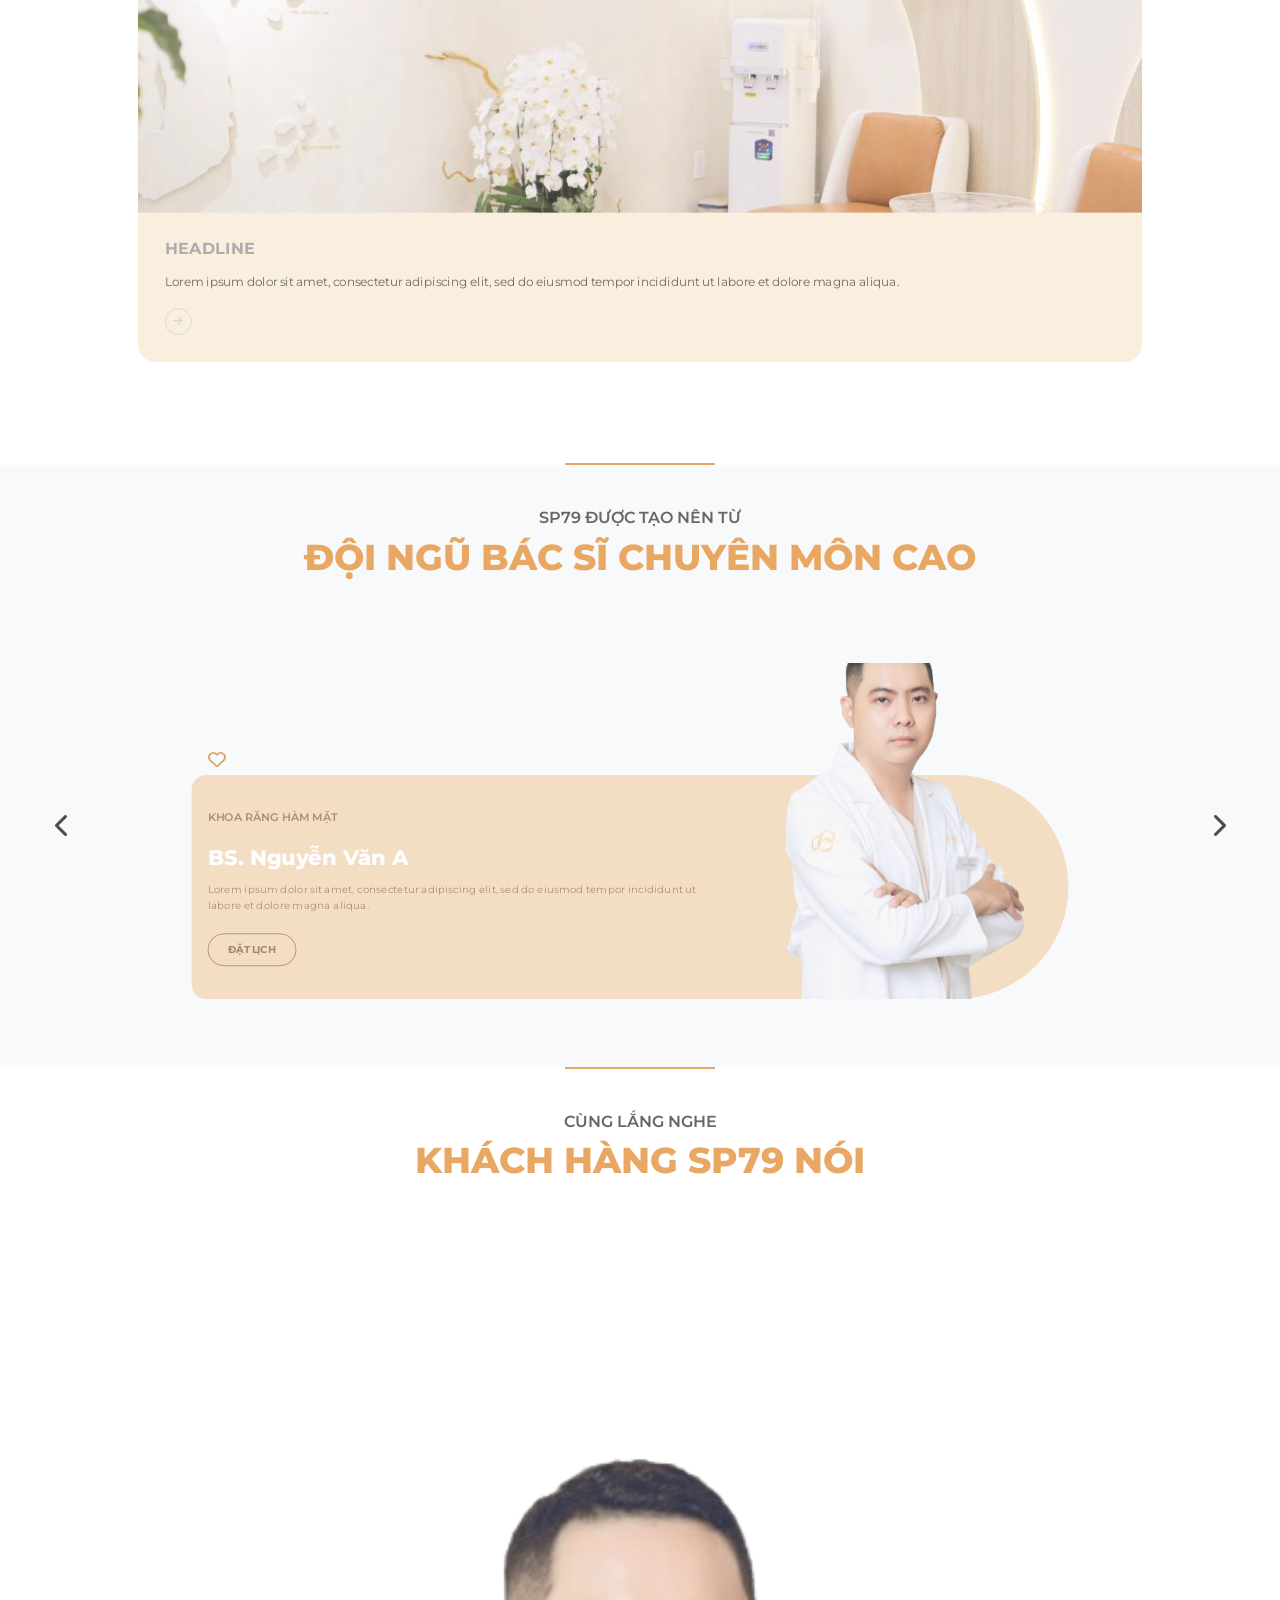
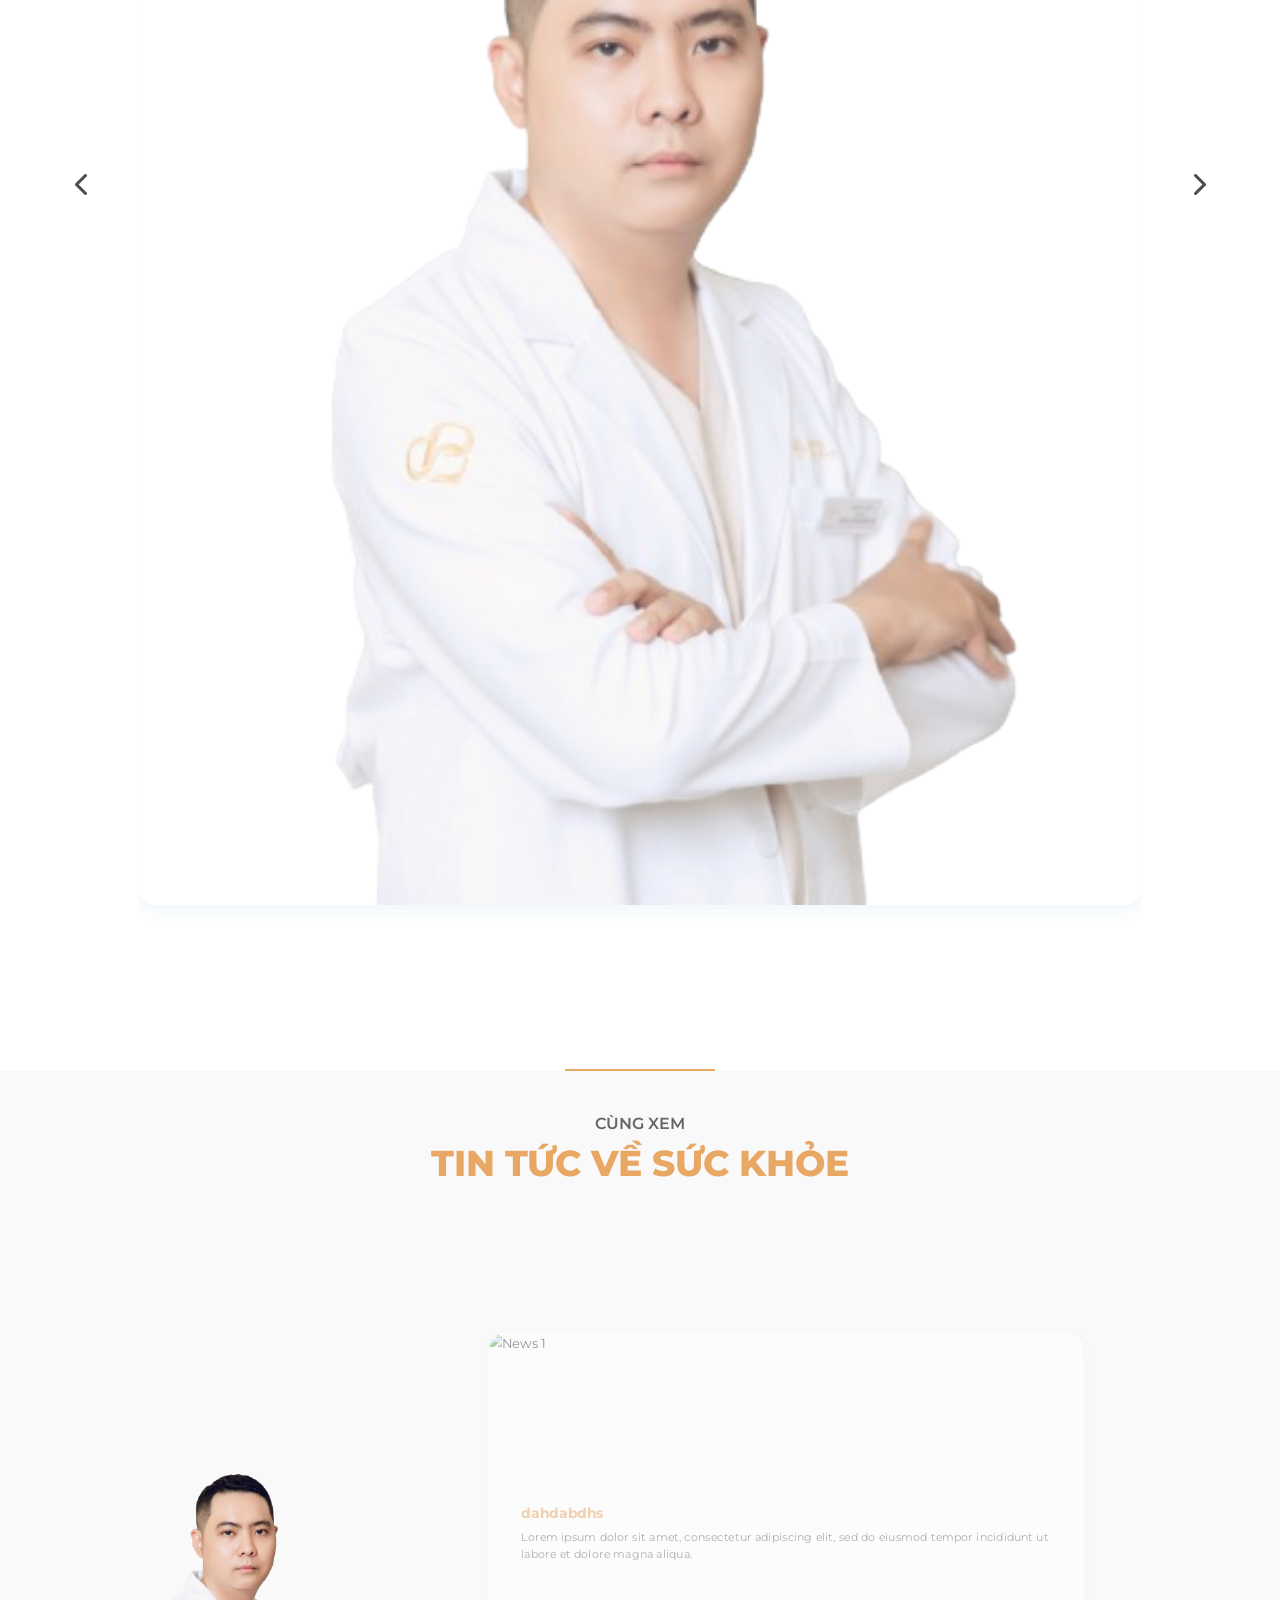
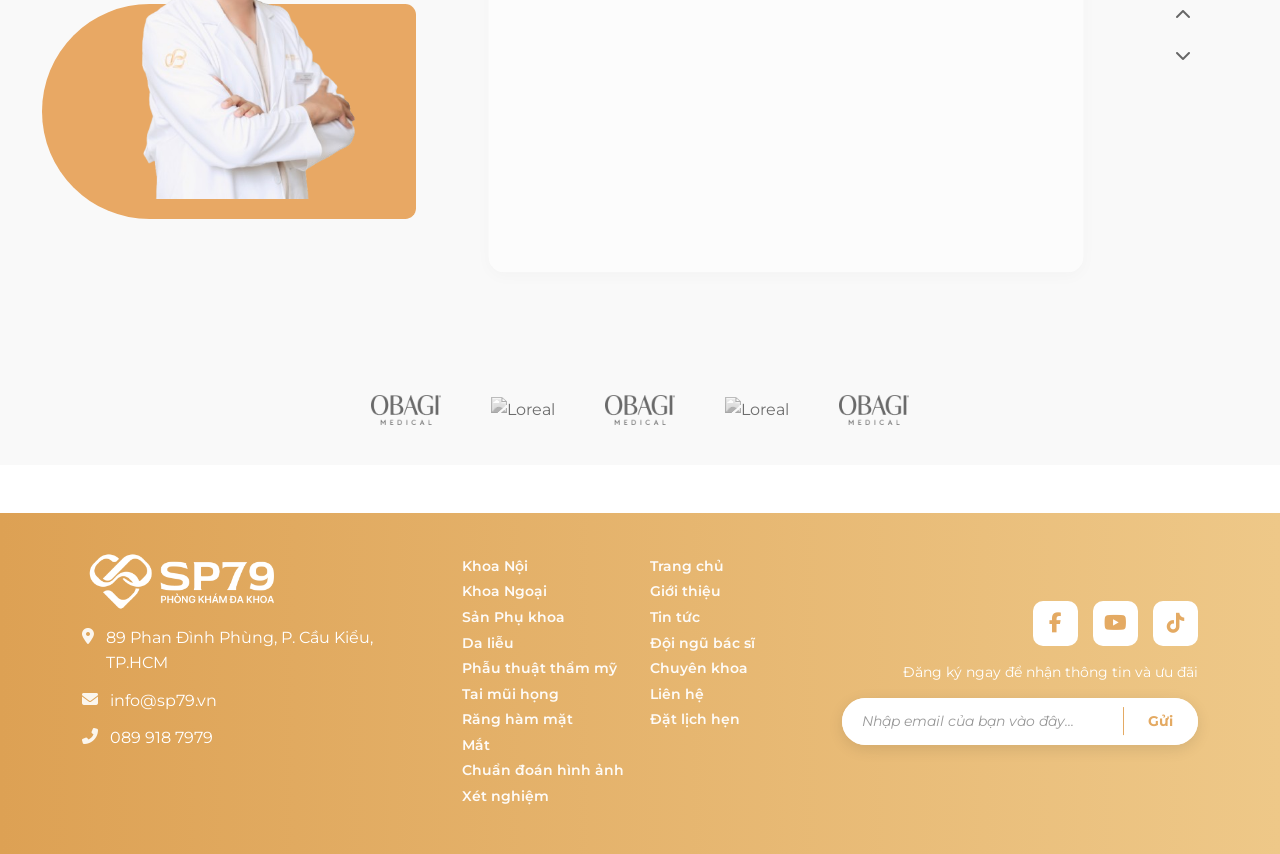
==== commit e934df6a: "Merge branch 'develop' into feature/issue_fix_ui" ====
--- a/index.html
+++ b/index.html
@@ -20,6 +20,8 @@
     <link rel="preconnect" href="https://fonts.gstatic.com" crossorigin>
     <link href="https://fonts.googleapis.com/css2?family=Montserrat:wght@400;500;600;700&display=swap" rel="stylesheet">
 
+    <!-- Flaticon -->
+    <link rel="stylesheet" href="css/flaticon.min.css">
     <!-- Custom CSS -->
     <link rel="stylesheet" href="css/style.css">
 </head>
@@ -253,10 +255,12 @@
                                 </div>
                             </div>
                         </div>
+                        <!-- Pagination -->
+                        <div class="swiper-pagination specialty-pagination"></div>
                     </div>
                     <!-- Navigation -->
-                    <div class="swiper-button-next custom-nav-btn"></div>
-                    <div class="swiper-button-prev custom-nav-btn"></div>
+                    <div class="swiper-button-next"></div>
+                    <div class="swiper-button-prev"></div>
                 </div>
 
                 <!-- Bottom Intro -->
@@ -356,10 +360,12 @@
                                 </div>
                             </div>
                         </div>
+                        <!-- Pagination -->
+                        <div class="swiper-pagination facilities-pagination"></div>
                     </div>
                     <!-- Navigation -->
-                    <div class="swiper-button-next custom-nav-btn facilities-next"></div>
-                    <div class="swiper-button-prev custom-nav-btn facilities-prev"></div>
+                    <div class="swiper-button-next facilities-next"></div>
+                    <div class="swiper-button-prev facilities-prev"></div>
                 </div>
         </section>
         <hr class="footer-divider">
@@ -448,10 +454,12 @@
                             </div>
 
                         </div>
+                        <!-- Pagination -->
+                        <div class="swiper-pagination doctors-pagination"></div>
                     </div>
                     <!-- Navigation -->
-                    <div class="swiper-button-next custom-nav-btn doctors-next"></div>
-                    <div class="swiper-button-prev custom-nav-btn doctors-prev"></div>
+                    <div class="swiper-button-next doctors-next"></div>
+                    <div class="swiper-button-prev doctors-prev"></div>
                 </div>
             </div>
         </section>
@@ -521,10 +529,12 @@
                                 </div>
                             </div>
                         </div>
+                        <!-- Pagination -->
+                        <div class="swiper-pagination testimonials-pagination"></div>
                     </div>
                     <!-- Navigation -->
-                    <div class="swiper-button-next custom-nav-btn testimonials-next"></div>
-                    <div class="swiper-button-prev custom-nav-btn testimonials-prev"></div>
+                    <div class="swiper-button-next testimonials-next"></div>
+                    <div class="swiper-button-prev testimonials-prev"></div>
                 </div>
             </div>
         </section>
@@ -613,6 +623,8 @@
                                     </div>
                                 </div>
                             </div>
+                            <!-- Pagination -->
+                            <div class="swiper-pagination news-pagination"></div>
                         </div>
                         <!-- Custom Nav -->
                         <div class="news-nav-btn news-next">
--- a/css/style.css
+++ b/css/style.css
@@ -151,11 +151,11 @@
     color: #555;
     font-weight: 600;
     font-size: 13px;
-    padding: 15px 15px !important;
+    padding: 20px 15px !important;
     transition: all 0.3s ease;
     position: relative;
     text-transform: uppercase;
-    border-radius: 30px;
+    border-radius: 100px;
     white-space: nowrap;
     width: 100%;
     /* other*/
@@ -175,7 +175,7 @@
 
 /* Footer */
 .footer {
-    background: linear-gradient(135deg, #D9A362, #C89557);
+    background: linear-gradient(90deg, #dda154 0%, #eec888 100%);
     color: var(--footer-text);
     padding: 40px 0 30px;
 }
@@ -458,9 +458,11 @@
 
 /* Doctor Card */
 .doctor-card {
+    min-height: 100%;
     background: white;
     border-radius: 12px;
     transition: transform 0.3s ease;
+    box-shadow: 0px 4px 21px 1px rgba(48, 123, 196, 0.1);
 }
 
 .doctor-card:hover {
@@ -717,7 +719,7 @@
 
 /* Header Updates */
 .pricing-header {
-    background: linear-gradient(135deg, #E4AB63 0%, #D4A056 100%);
+    background: linear-gradient(90deg, #dda154 0%, #eec888 100%);
     padding: 30px;
     color: var(--white);
     position: relative;
@@ -981,7 +983,7 @@
 .dortors-title h5 {
     letter-spacing: 1px;
     font-size: 24px;
-    color: #0000008f;
+    color: var(--secondary-color);
 }
 
 .dortors-title h2 {
@@ -1005,7 +1007,7 @@
    Hero Section Styles
 ======================================== */
 .hero-section {
-    padding: 100px 0 80px 0;
+    padding: 100px 0 0px 0;
     background-color: var(--white);
     position: relative;
     z-index: 1;
@@ -1227,7 +1229,7 @@
    Stats Section Styles
 ======================================== */
 .stats-container {
-    background: linear-gradient(90deg, #F0C27B 0%, #d69a52 100%);
+    background: linear-gradient(90deg, #dda154 0%, #eec888 100%);
     color: var(--white);
     box-shadow: 0 10px 30px rgba(214, 154, 82, 0.3);
 }
@@ -1422,7 +1424,7 @@
 
 .testimonial-content {
     max-width: 80%;
-    margin: 30px auto 0;
+    margin: 0 auto 0;
     opacity: 0;
     transition: all 0.5s ease;
     transform: translateY(20px);
@@ -1621,10 +1623,6 @@
 
     .cta-section--news {
         padding: 30px 0 0;
-    }
-
-    section {
-        margin-bottom: 2rem !important;
     }
 
     .banner-content {
@@ -1665,7 +1663,6 @@
 
 .contact-form-wrapper {
     background-color: #f1f1f1;
-    padding: 60px;
     border-radius: 30px;
     box-shadow: 0 20px 60px rgba(0, 0, 0, 0.05);
 }
@@ -1678,9 +1675,9 @@
 }
 
 .form-control-custom {
-    background-color: transparent;
+    background-color: white;
     border: 1px solid #f3d6ac;
-    border-radius: 10px;
+    border-radius: 20px;
     padding: 15px 20px;
     font-size: 1rem;
     color: #333;
@@ -2186,7 +2183,7 @@
 }
 
 .golden-box {
-    background: linear-gradient(90deg, #E8C085 0%, #D9A362 100%);
+    background: linear-gradient(90deg, #dda154 0%, #eec888 100%);
     border-radius: 30px;
     padding: 40px 40px 150px 250px;
     /* Increased left padding to push content right */
@@ -2238,6 +2235,9 @@
 }
 
 /* Specialty Cards (Floating) */
+.specialty-cards-container .swiper-wrapper .specialtySwiper {
+    overflow: hidden;
+}
 .specialty-cards-container {
     margin-top: -160px;
     /* Overlap golden box bottom */
@@ -2251,12 +2251,12 @@
     /* Add padding for shadow/hover effects */
 }
 
-.specialty-cards {
+.specialtySwiper .specialty-cards {
     /* Legacy grid class removed/unused */
     display: none;
 }
 
-.specialty-card {
+.specialtySwiper .specialty-card {
     background: white;
     border-radius: 15px;
     padding: 30px 20px;
@@ -2269,17 +2269,17 @@
     flex-direction: column;
     align-items: center;
     justify-content: center;
-    min-height: 180px;
+    min-height: 200px;
 }
 
 .specialtySwiper .specialty-card:hover {
-    background: linear-gradient(135deg, #ffd29d, #C89557);
-    transform: scale(1.2);
+    background: linear-gradient(90deg, #dda154 0%, #eec888 100%);
+    transform: scale(1.1);
     box-shadow: 0px 5px 15px rgb(156 107 47);
     z-index: 2;
 }
 
-.specialty-icon {
+.specialtySwiper .specialty-icon {
     font-size: 40px;
     color: #E8C085;
     /* Light gold outline style */
@@ -2288,11 +2288,11 @@
     transition: all 0.3s;
 }
 
-.specialty-card:hover .specialty-icon {
+.specialtySwiper .specialty-card:hover .specialty-icon {
     color: white;
 }
 
-.specialty-title {
+.specialtySwiper .specialty-title {
     font-size: 12px;
     font-weight: 700;
     color: #555;
@@ -2301,7 +2301,7 @@
     transition: all 0.3s;
 }
 
-.specialty-card:hover .specialty-title {
+.specialtySwiper .specialty-card:hover .specialty-title {
     color: white;
 }
 
@@ -2391,6 +2391,9 @@
 
 /* Responsive */
 @media (max-width: 991px) {
+    .btn-outline-custom {
+        padding: 10px 20px;
+    }
     .doctors-section {
         padding: 20px 0 40px !important;
     }
@@ -2491,6 +2494,7 @@
 
     .footer-contact-item {
         justify-content: center;
+        text-align: center;
     }
 
     .logo-footer {
@@ -2606,10 +2610,8 @@
 
 /* Active Slide Styling */
 .swiper-slide-active .facility-card {
-    transform: scale(1.1);
-    /* Larger active card */
-    background: #E8A864;
-    /* Gold background */
+    transform: scale(1.1); /* Larger active card */
+    background: linear-gradient(90deg, #dda154 0%, #eec888 100%);
     opacity: 1;
     box-shadow: 0 20px 50px rgba(232, 168, 100, 0.3);
     z-index: 2;
@@ -2646,8 +2648,8 @@
     right: 10px !important;
 }
 
-.facilities-next:after,
-.facilities-prev:after {
+.swiper-button-next:after, 
+.swiper-button-prev:after {
     font-size: 20px;
     color: #4C4C4D;
     font-weight: bold;
@@ -2708,7 +2710,7 @@
     width: 100%;
     border-radius: 20px;
     overflow: hidden;
-    box-shadow: 0 10px 30px rgba(0, 0, 0, 0.1);
+    box-shadow: 0px 4px 21px 1px rgba(48, 123, 196, 0.1);
 }
 
 .testimonial-image img {
@@ -2823,7 +2825,7 @@
 }
 
 .doctors-section .doctor-card {
-    background: linear-gradient(135deg, #E8A864 0%, #D68C45 100%);
+    background: linear-gradient(90deg, #dda154 0%, #eec888 100%);
     border-radius: 20px;
     /* Large curve on the right side */
     border-top-right-radius: 150px;
@@ -2975,6 +2977,27 @@
     color: #4C4C4D;
 }
 
+.specialty-cards-container .swiper-button-prev {
+    left: -20px;
+}
+.specialty-cards-container .swiper-button-next {
+    right: -20px;
+}
+    .specialty-cards-container .swiper-button-prev, 
+.specialty-cards-container .swiper-button-next {
+    position: absolute;
+    top: 50%;
+    transform: translateY(-50%);
+    z-index: 20;
+    width: 40px;
+    height: 40px;
+    display: flex;
+    align-items: center;
+    justify-content: center;
+    cursor: pointer;
+    color: #4C4C4D;
+}
+
 .doctors-section .doctors-prev {
     left: -40px !important;
 }
@@ -3120,7 +3143,7 @@
     /* Adjust padding */
 }
 
-.news-card {
+.newsSwiper .news-card {
     background: #fff;
     border-radius: 20px;
     overflow: hidden;
@@ -3260,6 +3283,39 @@
         left: 0;
     }
 }
+
+/* ========================================
+   Swiper Pagination Styles
+======================================== */
+/* Hide pagination dots on larger screens (desktop/tablet) */
+.swiper-pagination {
+    display: none !important;
+}
+
+/* Show pagination dots only on mobile screens */
+@media (max-width: 767px) {
+    .swiper-pagination {
+        display: flex !important;
+        position: relative;
+        margin-top: 30px;
+        justify-content: center;
+        gap: 10px;
+    }
+    
+    .swiper-pagination-bullet {
+        width: 10px;
+        height: 10px;
+        background-color: #E4AA63;
+        opacity: 0.3;
+        transition: all 0.3s;
+    }
+    
+    .swiper-pagination-bullet-active {
+        opacity: 1;
+        transform: scale(1.2);
+    }
+}
+
 
 /* ========================================
    Mobile Menu Modal Styles
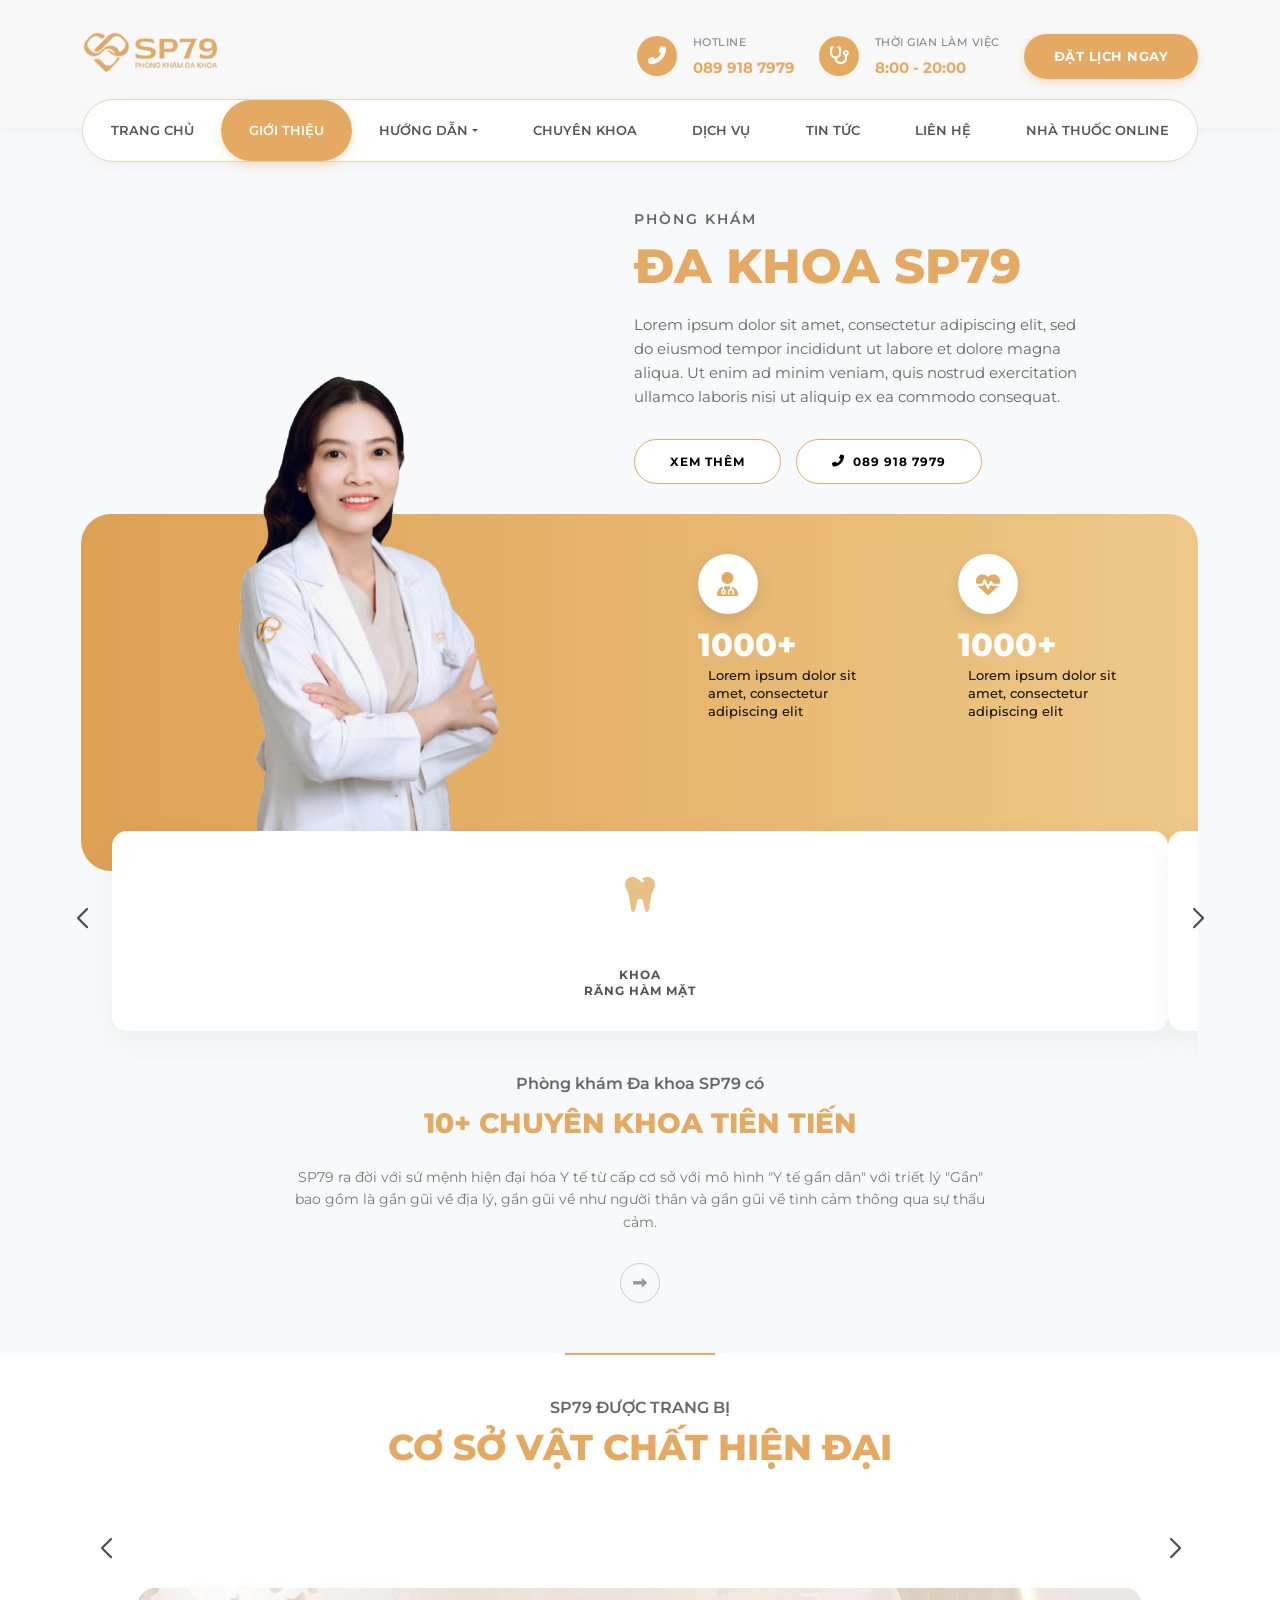
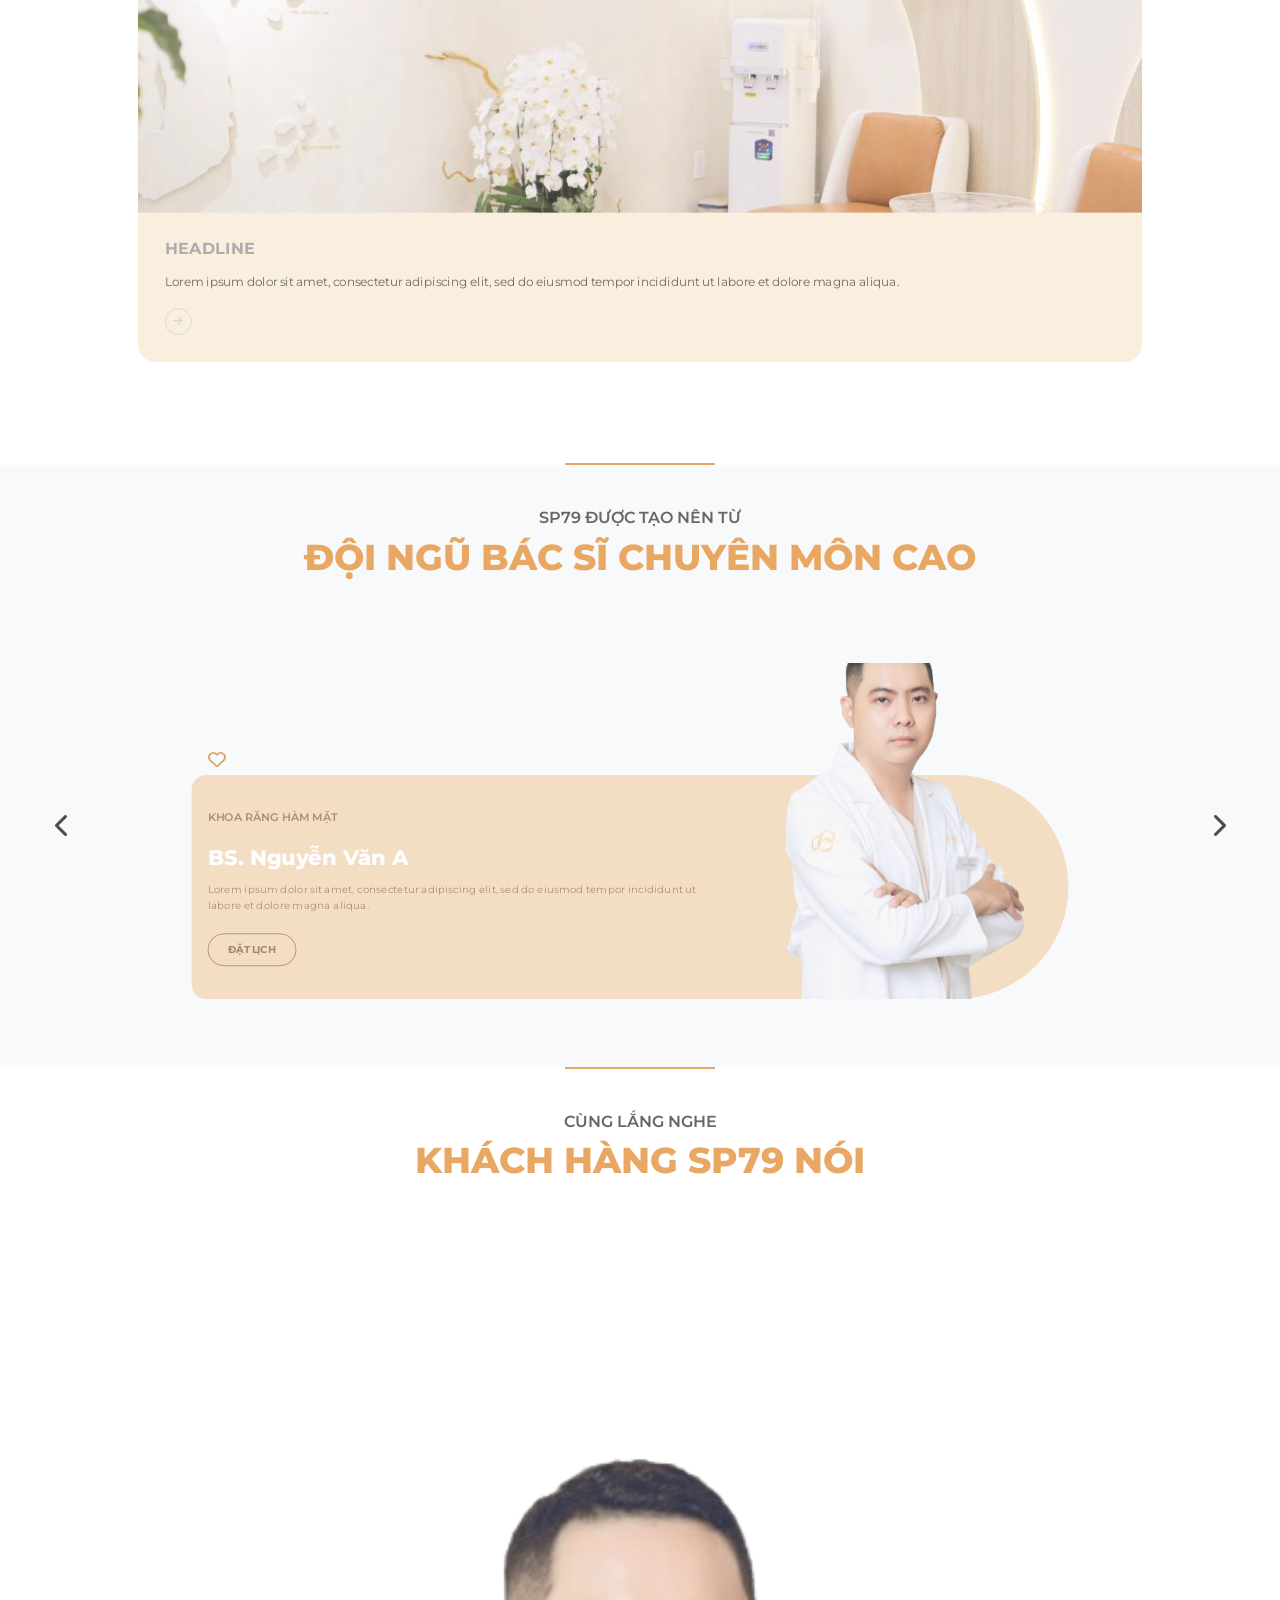
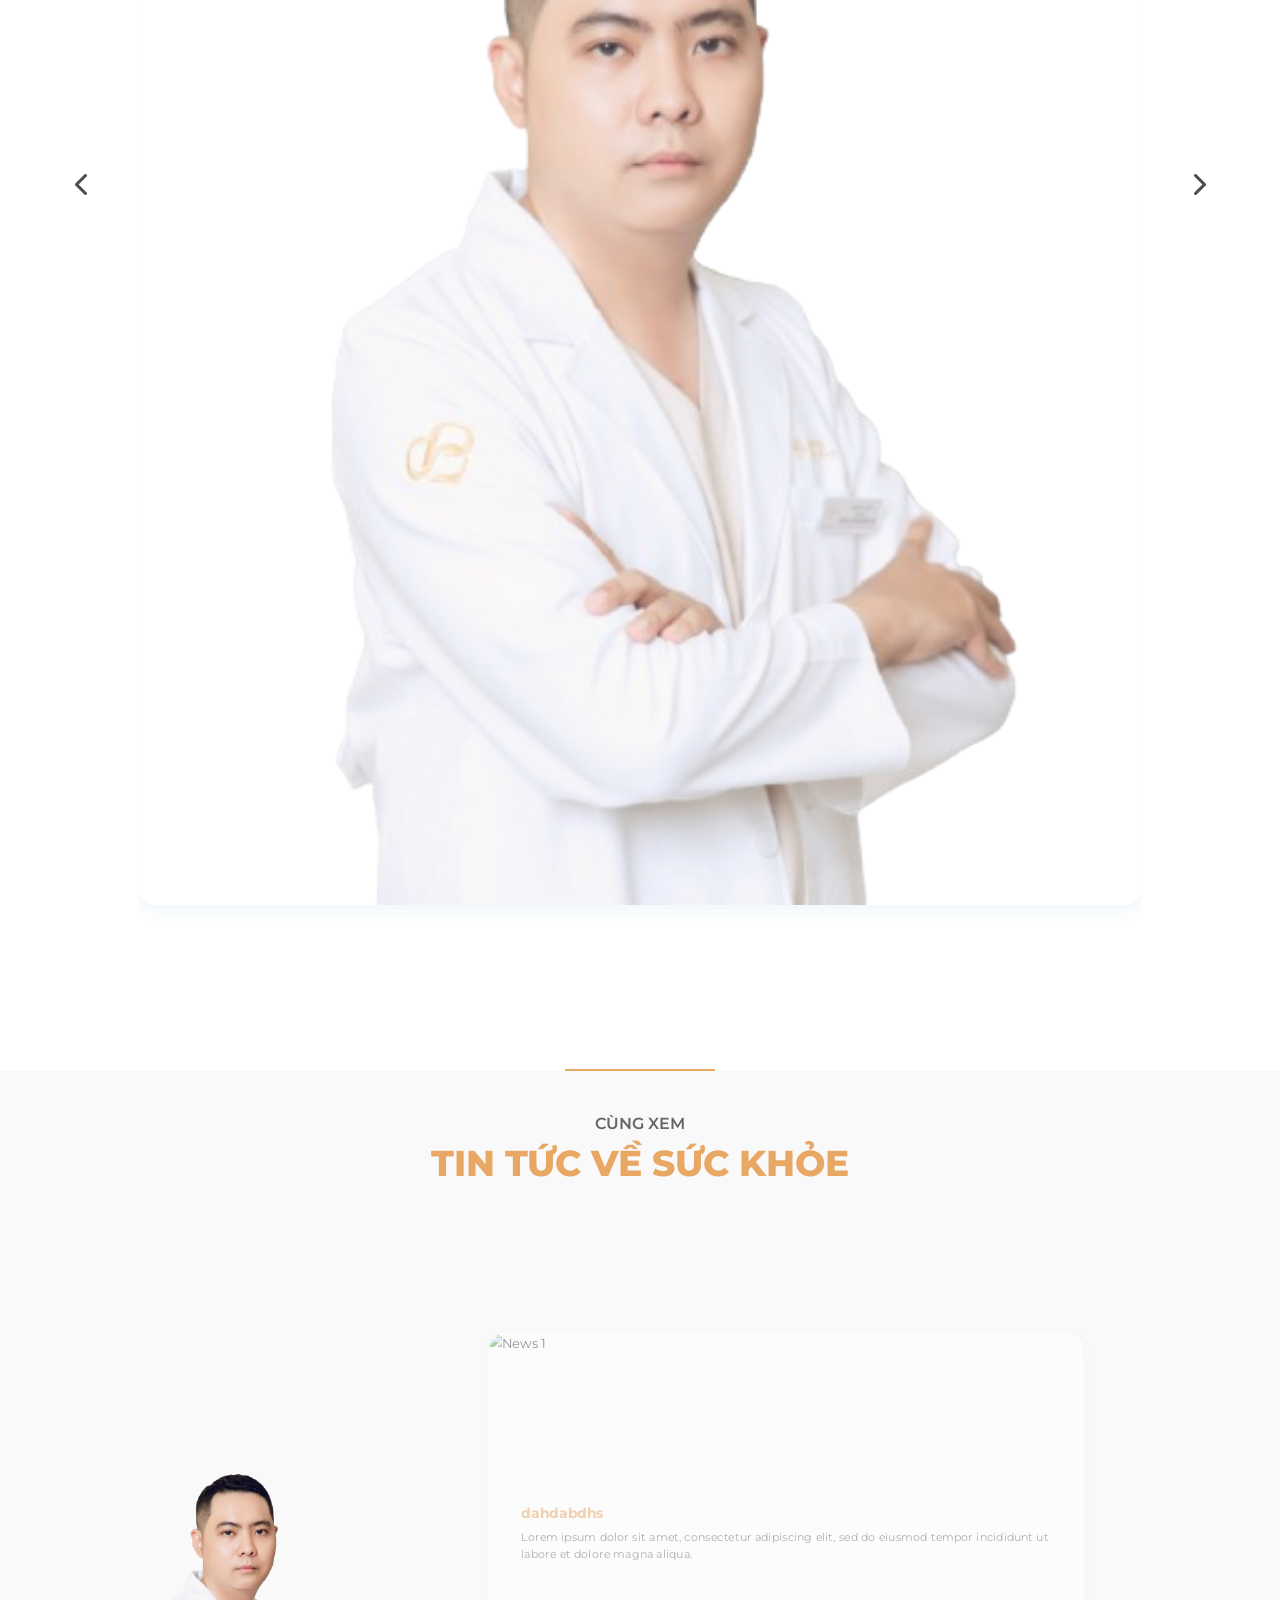
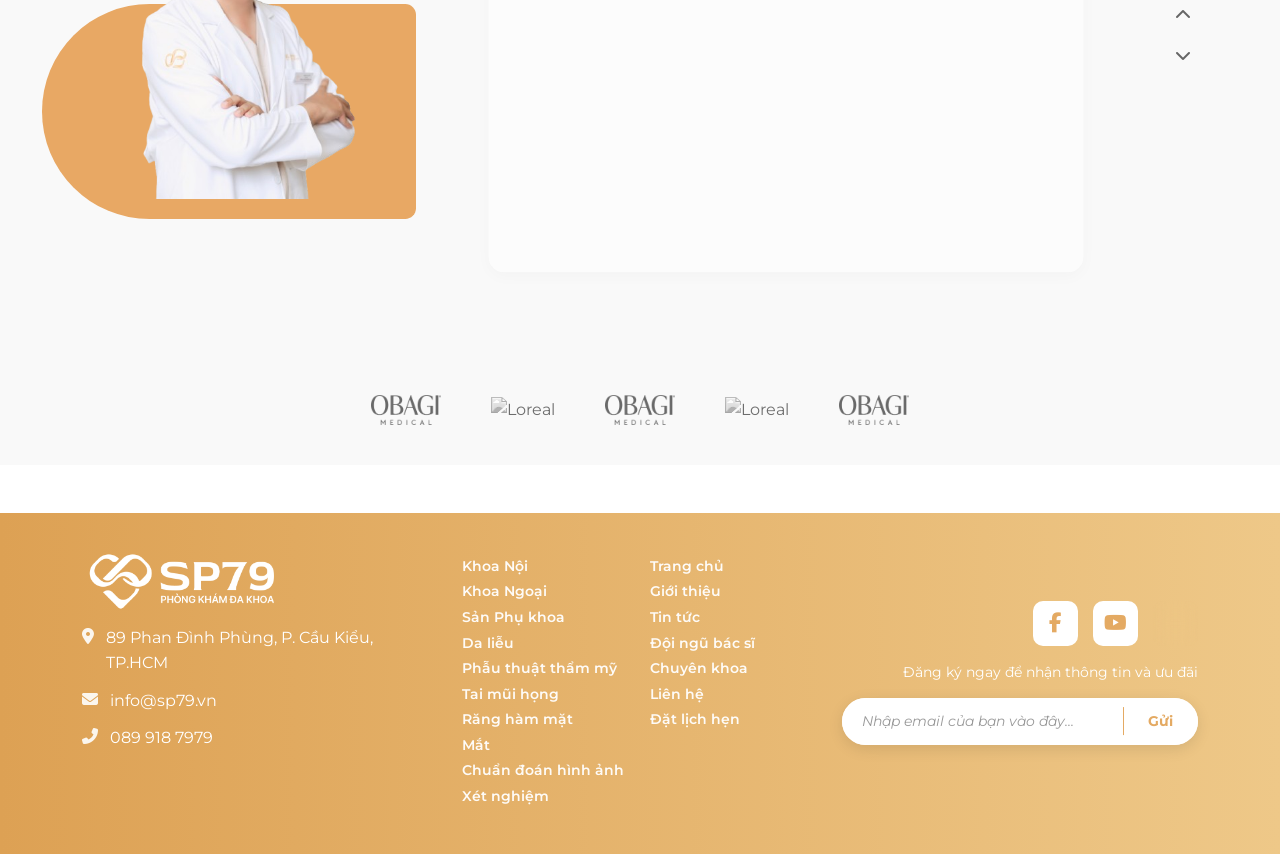
==== commit cf23bd3c: "#6 fix feedback ui" ====
--- a/index.html
+++ b/index.html
@@ -92,26 +92,24 @@
             <div class="container flex-wrap justify-content-between align-items-center">
                 <div class="collapse navbar-collapse w-100 mt-2 mt-lg-0 d-none d-lg-block" id="mainNavbar">
                     <ul class="navbar-nav w-100">
-                        <li class="nav-item">
-                            <a class="nav-link active text-white" href="index.html">TRANG CHỦ</a>
+                        <li class="nav-item"><a class="nav-link" href="index.html">TRANG CHỦ</a></li>
+                        <li class="nav-item"><a class="nav-link active" href="about.html">GIỚI THIỆU</a></li>
+                        <li class="nav-item dropdown">
+                            <a class="nav-link dropdown-toggle" href="#">HƯỚNG DẪN</a>
+                            <div class="dropdown-menu-custom">
+                                <a class="dropdown-item" href="#">Sơ đồ các tầng</a>
+                                <a class="dropdown-item" href="#">Trang thiết bị</a>
+                                <a class="dropdown-item" href="#">Tìm bác sĩ</a>
+                                <a class="dropdown-item" href="#">Báo lãnh viện phí</a>
+                                <a class="dropdown-item" href="#">Liên hệ</a>
+                                <a class="dropdown-item" href="#">Góp ý phòng khám</a>
+                            </div>
                         </li>
-                        <li class="nav-item">
-                            <a class="nav-link" href="about.html">GIỚI THIỆU</a>
-                        </li>
-                        <li class="nav-item">
-                            <a class="nav-link" href="specialties.html">CHUYÊN KHOA</a>
-                        </li>
-                        <li class="nav-item">
-                            <a class="nav-link" href="doctor.html">BÁC SĨ</a>
-                        </li>
-                        <li class="nav-item">
-                            <a class="nav-link" href="price.html">DỊCH VỤ</a>
-                        </li>
-                        <li class="nav-item">
-                            <a class="nav-link" href="news.html">TIN TỨC</a>
-                        </li>
-                        <li class="nav-item">
-                            <a class="nav-link" href="contact.html">LIÊN HỆ</a>
+                        <li class="nav-item"><a class="nav-link" href="specialties.html">CHUYÊN KHOA</a></li>
+                        <li class="nav-item"><a class="nav-link" href="price.html">DỊCH VỤ</a></li>
+                        <li class="nav-item"><a class="nav-link" href="news.html">TIN TỨC</a></li>
+                        <li class="nav-item"><a class="nav-link" href="contact.html">LIÊN HỆ</a></li>
+                        <li class="nav-item"><a class="nav-link" href="https://nhathuoc.sp79.vn/">NHÀ THUỐC ONLINE</a>
                         </li>
                     </ul>
                 </div>
@@ -133,13 +131,27 @@
 
                 <!-- Menu Items -->
                 <ul class="mobile-menu-nav">
-                    <li><a href="index.html" class="active">TRANG CHỦ</a></li>
-                    <li><a href="about.html">GIỚI THIỆU</a></li>
+                    <li><a href="index.html">TRANG CHỦ</a></li>
+                    <li><a href="about.html" class="active">GIỚI THIỆU</a></li>
+                    <li class="mobile-dropdown">
+                        <div class="mobile-dropdown-header">
+                            <a href="#">HƯỚNG DẪN</a>
+                            <i class="fas fa-chevron-down"></i>
+                        </div>
+                        <div class="mobile-submenu">
+                            <a href="#">Sơ đồ các tầng</a>
+                            <a href="#">Trang thiết bị</a>
+                            <a href="./about.html#doctor">Tìm bác sĩ</a>
+                            <a href="#">Báo lãnh viện phí</a>
+                            <a href="#">Liên hệ</a>
+                            <a href="#">Góp ý phòng khám</a>
+                        </div>
+                    </li>
                     <li><a href="specialties.html">CHUYÊN KHOA</a></li>
-                    <li><a href="doctor.html">BÁC SĨ</a></li>
                     <li><a href="price.html">DỊCH VỤ</a></li>
                     <li><a href="news.html">TIN TỨC</a></li>
                     <li><a href="contact.html">LIÊN HỆ</a></li>
+                    <li><a href="https://nhathuoc.sp79.vn/">NHÀ THUỐC ONLINE</a></li>
                 </ul>
             </div>
         </div>
@@ -367,6 +379,7 @@
                     <div class="swiper-button-next facilities-next"></div>
                     <div class="swiper-button-prev facilities-prev"></div>
                 </div>
+            </div>
         </section>
         <hr class="footer-divider">
 
--- a/css/style.css
+++ b/css/style.css
@@ -168,9 +168,58 @@
 }
 
 .nav-link.active {
-    color: var(--white);
+    color: var(--white) !important;
     background-color: var(--primary-color);
     box-shadow: 0 4px 10px rgba(228, 171, 99, 0.3);
+}
+
+/* Dropdown Menu Styles */
+.nav-item.dropdown {
+    position: relative;
+}
+
+.dropdown-menu-custom {
+    display: none;
+    position: absolute;
+    top: 95%;
+    left: 50%;
+    transform: translateX(-50%);
+    background-color: white;
+    min-width: 220px;
+    border-radius: 20px;
+    box-shadow: 0 10px 30px rgba(0, 0, 0, 0.15);
+    padding: 10px 0;
+    margin-top: 10px;
+    z-index: 1000;
+    opacity: 0;
+    visibility: hidden;
+    transition: all 0.3s ease;
+}
+
+.nav-item.dropdown:hover .dropdown-menu-custom {
+    display: block;
+    opacity: 1;
+    visibility: visible;
+    margin-top: 5px;
+}
+
+.dropdown-menu-custom .dropdown-item {
+    display: block;
+    padding: 12px 25px;
+    color: #555;
+    text-decoration: none;
+    font-size: 13px;
+    font-weight: 500;
+    text-transform: none;
+    transition: all 0.3s ease;
+    border-radius: 0;
+    text-align: start;
+}
+
+.dropdown-menu-custom .dropdown-item:hover {
+    background-color: rgba(228, 171, 99, 0.1);
+    color: var(--primary-color);
+    padding-left: 30px;
 }
 
 /* Footer */
@@ -741,7 +790,7 @@
 .pricing-desc {
     font-size: 0.9rem;
     line-height: 1.6;
-    margin-bottom: 25px;
+    margin-bottom: 0;
     opacity: 0.9;
     min-height: 48px;
     font-weight: 400;
@@ -1001,6 +1050,46 @@
     width: 100%;
     height: auto;
     margin-bottom: 0;
+}
+
+/* Doctor Slider Refinement */
+.about-doctors-slider-wrapper {
+    position: relative;
+    padding: 0 60px; /* Space for buttons */
+}
+
+.about-doctors-slider-wrapper .custom-nav-btn {
+    position: absolute !important;
+    top: 50%;
+    transform: translateY(-50%);
+    z-index: 10;
+    background-color: white;
+    box-shadow: 0 4px 10px rgba(0, 0, 0, 0.1);
+    border: 1px solid #eee;
+}
+
+.about-doctors-slider-wrapper .about-doctors-prev {
+    left: 0;
+}
+
+.about-doctors-slider-wrapper .about-doctors-next {
+    right: 0;
+}
+
+@media (max-width: 991px) {
+    .about-doctors-slider-wrapper {
+        padding: 0 40px;
+    }
+}
+
+@media (max-width: 576px) {
+    .about-doctors-slider-wrapper {
+        padding: 0;
+    }
+    
+    .about-doctors-slider-wrapper .custom-nav-btn {
+        display: none; /* Hide on mobile if they overlap too much or aren't needed */
+    }
 }
 
 /* ========================================
@@ -3023,6 +3112,9 @@
 
 /* Responsive */
 @media (max-width: 768px) {
+    .specialty-img {
+        transform: scale(1);
+    }
     .doctors-section .doctorsSwiper {
         padding: 20px 0 20px;
     }
@@ -3429,6 +3521,59 @@
     color: white;
 }
 
+/* Mobile Dropdown Submenu */
+.mobile-dropdown {
+    border-radius: 10px;
+    overflow: hidden;
+}
+
+.mobile-dropdown-header {
+    display: flex;
+    justify-content: space-between;
+    align-items: center;
+    cursor: pointer;
+}
+
+.mobile-dropdown-header a {
+    flex: 1;
+    padding: 15px 10px 15px 15px !important;
+}
+
+.mobile-dropdown-header i {
+    color: #555;
+    transition: transform 0.3s ease;
+}
+
+.mobile-dropdown.open .mobile-dropdown-header i {
+    transform: rotate(180deg);
+    color: var(--primary-color);
+}
+
+.mobile-dropdown.open .mobile-dropdown-header {
+    border-bottom: 1px solid #eee;
+}
+
+.mobile-submenu {
+    display: none;
+    padding: 5px 0;
+    background-color: #fcfcfc;
+}
+
+.mobile-submenu a {
+    padding: 12px 20px 12px 35px !important;
+    font-size: 13px !important;
+    text-transform: none !important;
+    font-weight: 500 !important;
+    border-radius: 0 !important;
+    color: #666 !important;
+}
+
+.mobile-submenu a:hover {
+    padding-left: 40px !important;
+    background-color: transparent !important;
+    color: var(--primary-color) !important;
+}
+
 /* ========================================
    Fix Hamburger Icon in Top Bar
 ======================================== */
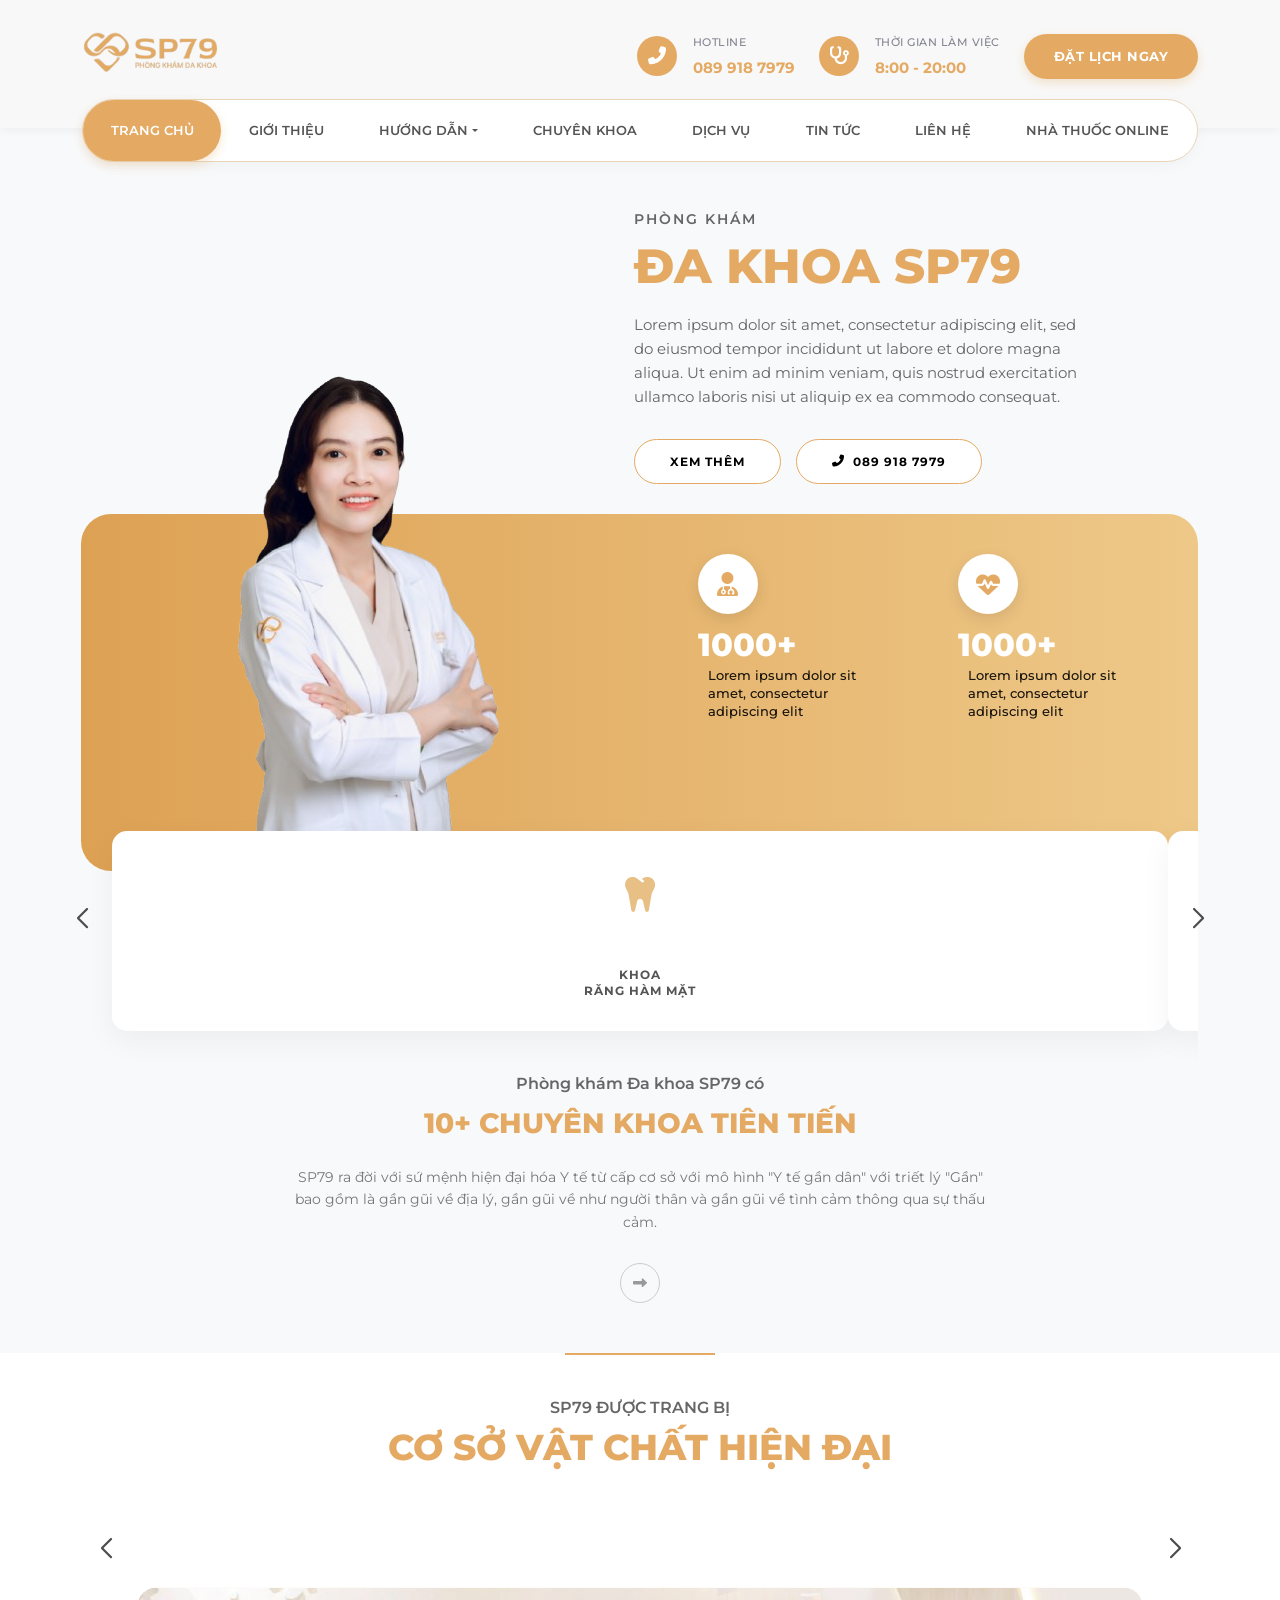
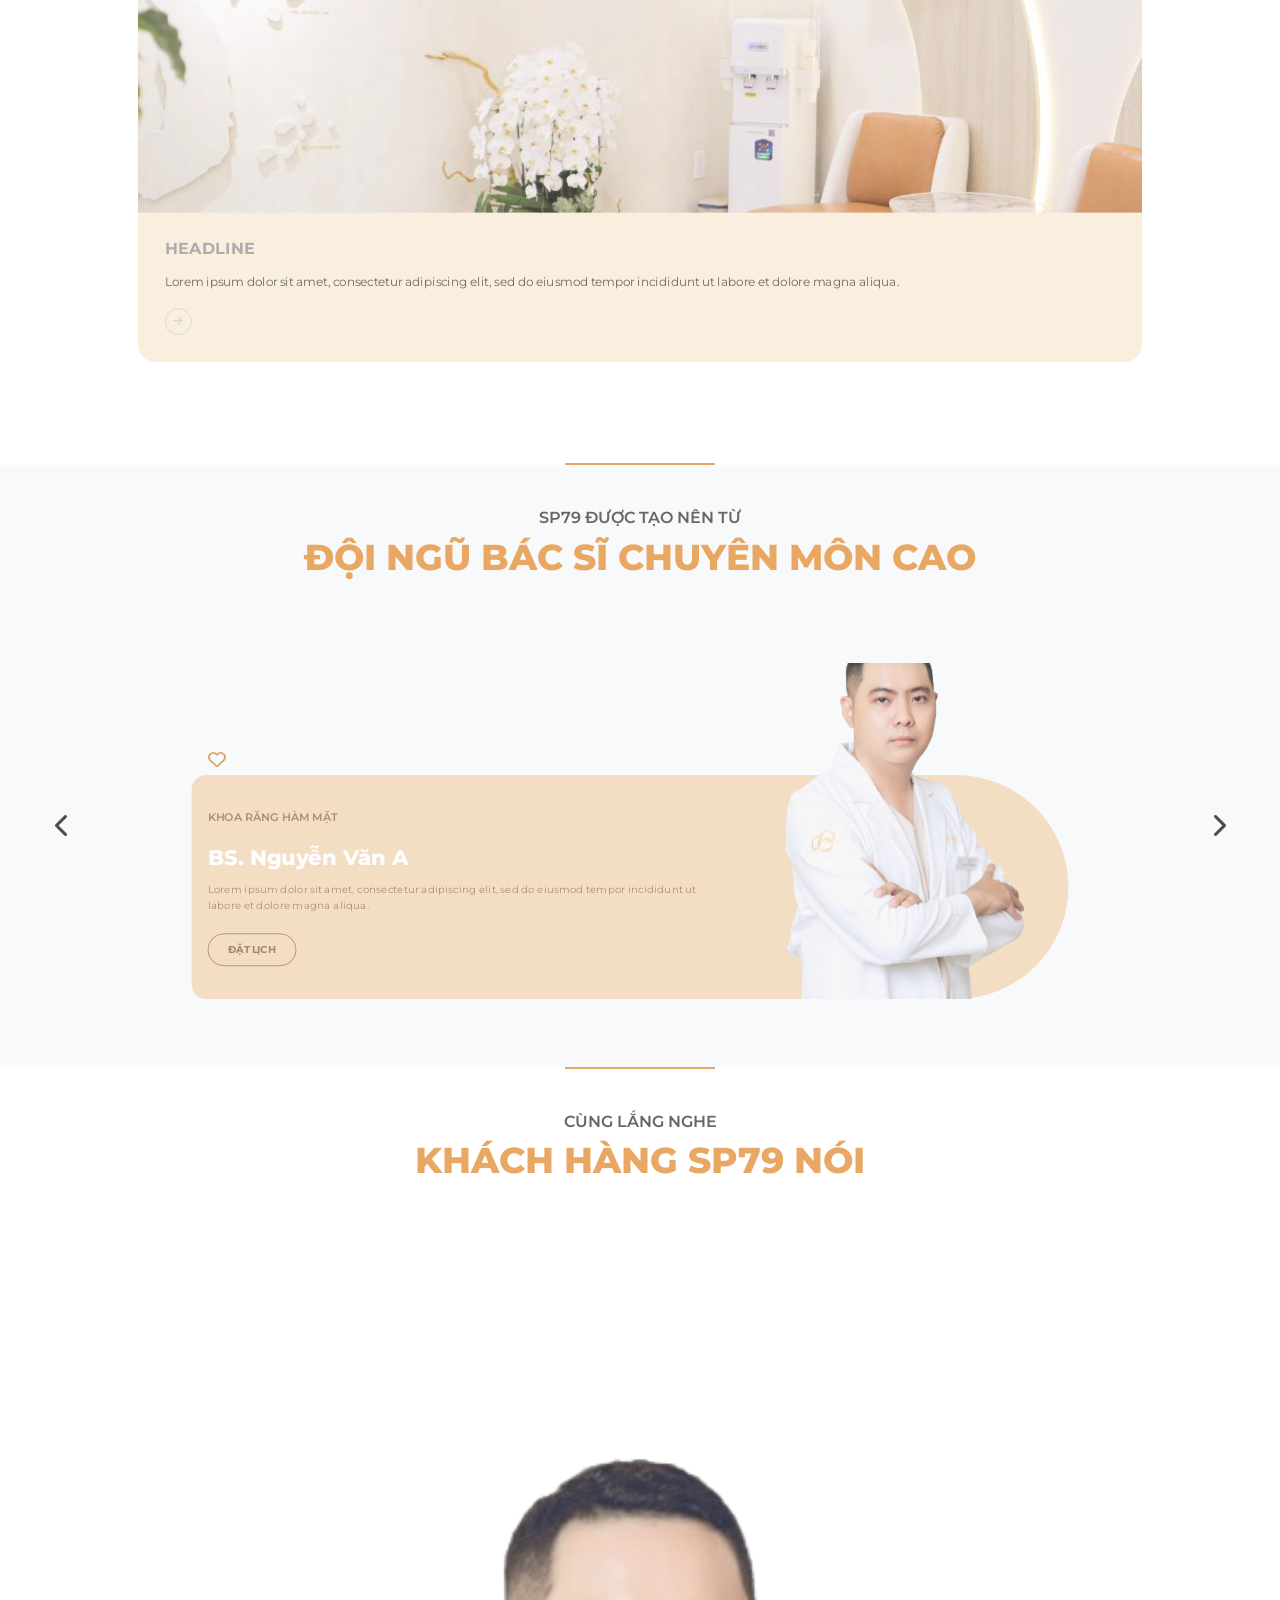
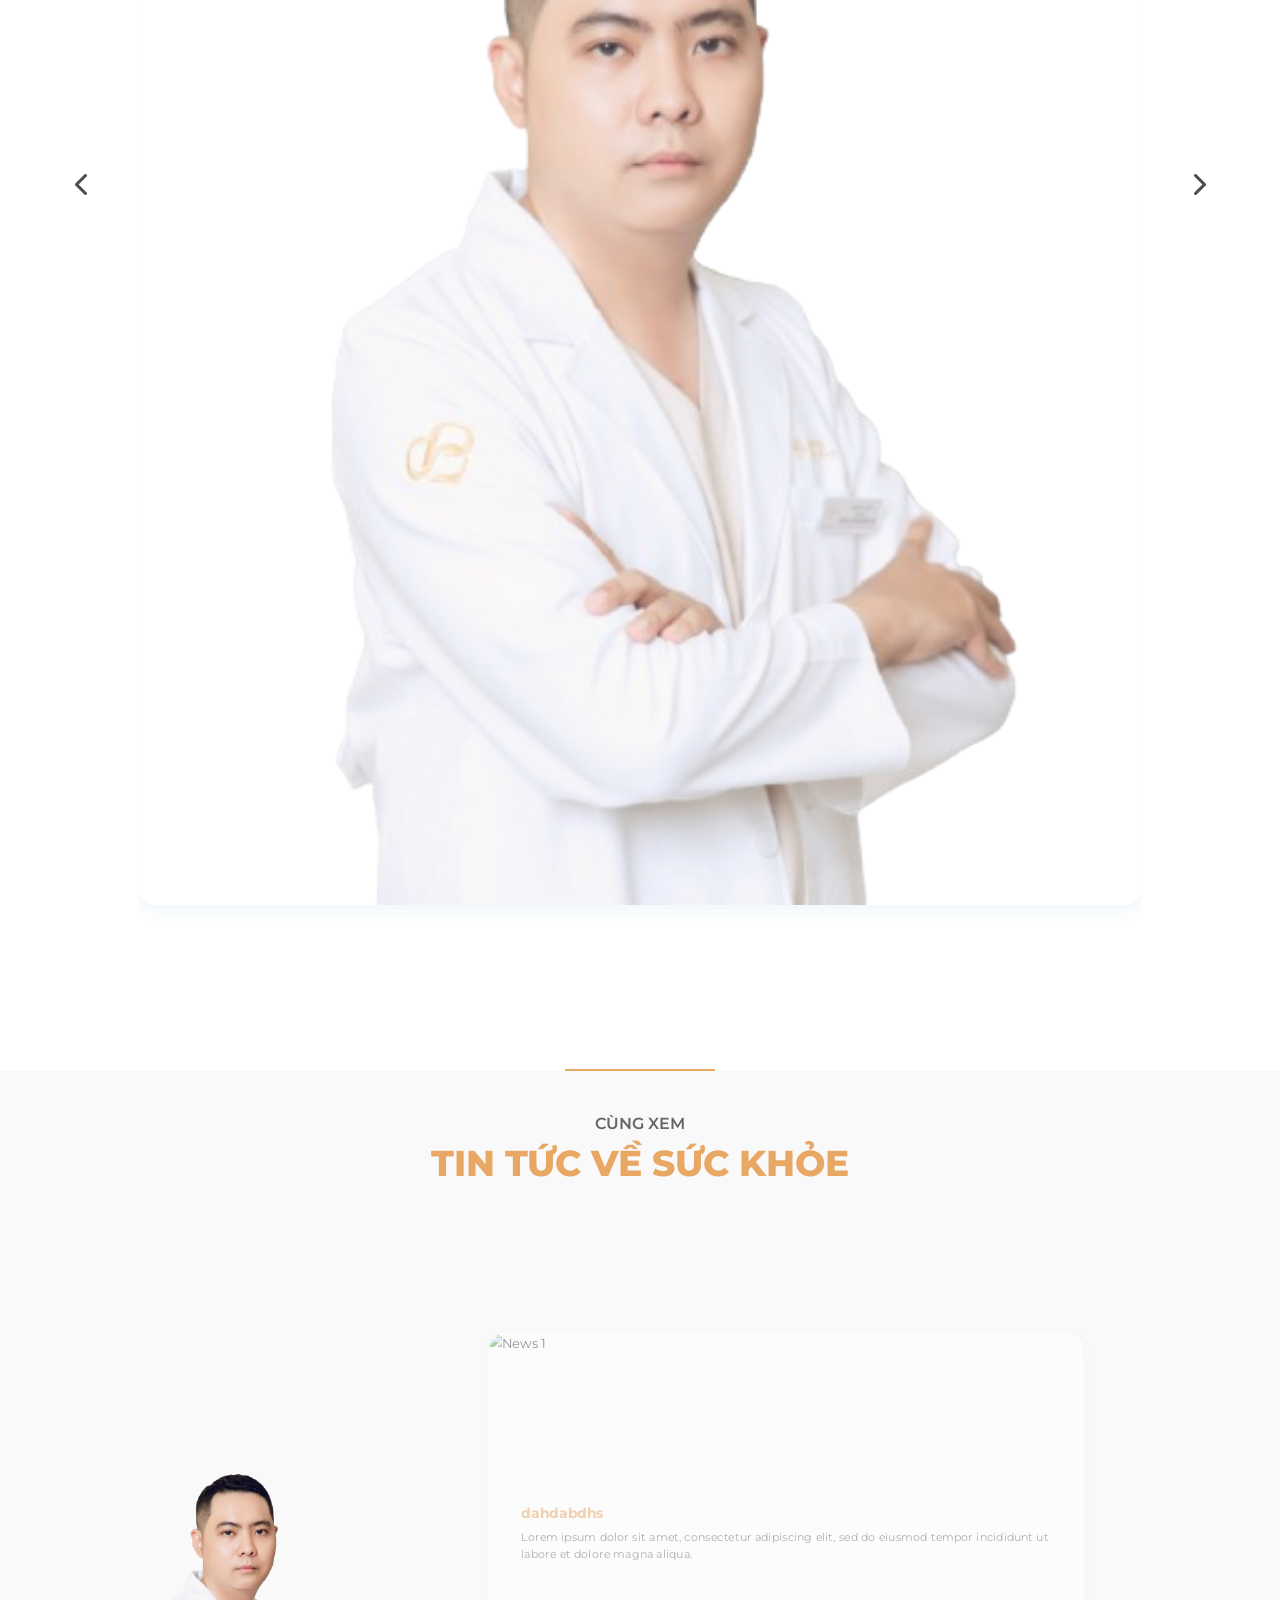
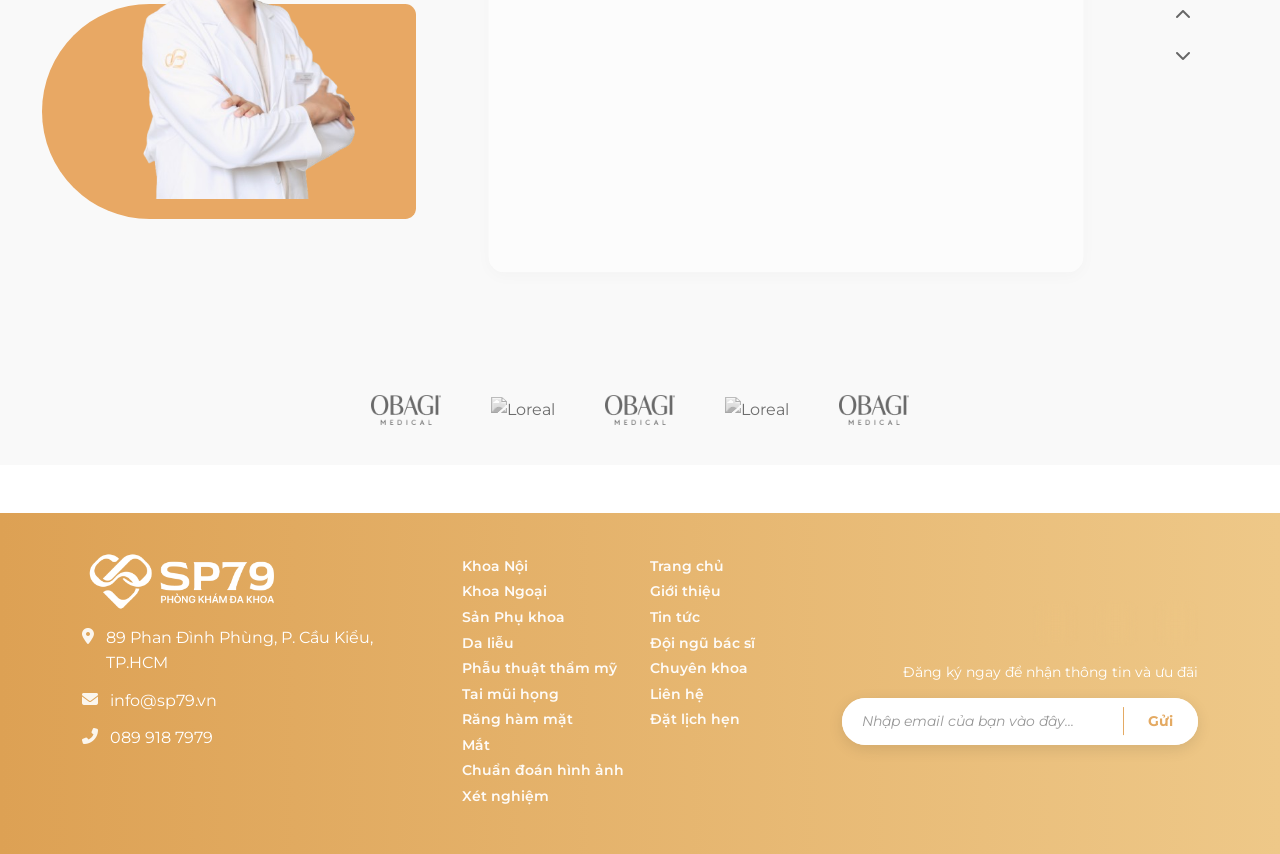
==== commit 17ee2de4: "#6 update" ====
--- a/index.html
+++ b/index.html
@@ -92,21 +92,20 @@
             <div class="container flex-wrap justify-content-between align-items-center">
                 <div class="collapse navbar-collapse w-100 mt-2 mt-lg-0 d-none d-lg-block" id="mainNavbar">
                     <ul class="navbar-nav w-100">
-                        <li class="nav-item"><a class="nav-link" href="index.html">TRANG CHỦ</a></li>
-                        <li class="nav-item"><a class="nav-link active" href="about.html">GIỚI THIỆU</a></li>
+                        <li class="nav-item"><a class="nav-link child-active" href="index.html">TRANG CHỦ</a></li>
+                        <li class="nav-item"><a class="nav-link" href="about.html">GIỚI THIỆU</a></li>
                         <li class="nav-item dropdown">
                             <a class="nav-link dropdown-toggle" href="#">HƯỚNG DẪN</a>
                             <div class="dropdown-menu-custom">
                                 <a class="dropdown-item" href="#">Sơ đồ các tầng</a>
                                 <a class="dropdown-item" href="#">Trang thiết bị</a>
-                                <a class="dropdown-item" href="#">Tìm bác sĩ</a>
+                                <a class="dropdown-item" href="./about.html#doctor">Tìm bác sĩ</a>
                                 <a class="dropdown-item" href="#">Báo lãnh viện phí</a>
-                                <a class="dropdown-item" href="#">Liên hệ</a>
                                 <a class="dropdown-item" href="#">Góp ý phòng khám</a>
                             </div>
                         </li>
                         <li class="nav-item"><a class="nav-link" href="specialties.html">CHUYÊN KHOA</a></li>
-                        <li class="nav-item"><a class="nav-link" href="price.html">DỊCH VỤ</a></li>
+                        <li class="nav-item"><a class="nav-link" href="services.html">DỊCH VỤ</a></li>
                         <li class="nav-item"><a class="nav-link" href="news.html">TIN TỨC</a></li>
                         <li class="nav-item"><a class="nav-link" href="contact.html">LIÊN HỆ</a></li>
                         <li class="nav-item"><a class="nav-link" href="https://nhathuoc.sp79.vn/">NHÀ THUỐC ONLINE</a>
@@ -131,8 +130,8 @@
 
                 <!-- Menu Items -->
                 <ul class="mobile-menu-nav">
-                    <li><a href="index.html">TRANG CHỦ</a></li>
-                    <li><a href="about.html" class="active">GIỚI THIỆU</a></li>
+                    <li><a href="index.html" class="child-active">TRANG CHỦ</a></li>
+                    <li><a href="about.html">GIỚI THIỆU</a></li>
                     <li class="mobile-dropdown">
                         <div class="mobile-dropdown-header">
                             <a href="#">HƯỚNG DẪN</a>
@@ -143,12 +142,11 @@
                             <a href="#">Trang thiết bị</a>
                             <a href="./about.html#doctor">Tìm bác sĩ</a>
                             <a href="#">Báo lãnh viện phí</a>
-                            <a href="#">Liên hệ</a>
                             <a href="#">Góp ý phòng khám</a>
                         </div>
                     </li>
                     <li><a href="specialties.html">CHUYÊN KHOA</a></li>
-                    <li><a href="price.html">DỊCH VỤ</a></li>
+                    <li><a href="services.html">DỊCH VỤ</a></li>
                     <li><a href="news.html">TIN TỨC</a></li>
                     <li><a href="contact.html">LIÊN HỆ</a></li>
                     <li><a href="https://nhathuoc.sp79.vn/">NHÀ THUỐC ONLINE</a></li>
--- a/css/style.css
+++ b/css/style.css
@@ -167,7 +167,7 @@
     background-color: rgba(228, 171, 99, 0.1);
 }
 
-.nav-link.active {
+.nav-link.child-active {
     color: var(--white) !important;
     background-color: var(--primary-color);
     box-shadow: 0 4px 10px rgba(228, 171, 99, 0.3);
@@ -1055,7 +1055,8 @@
 /* Doctor Slider Refinement */
 .about-doctors-slider-wrapper {
     position: relative;
-    padding: 0 60px; /* Space for buttons */
+    padding: 0 60px;
+    /* Space for buttons */
 }
 
 .about-doctors-slider-wrapper .custom-nav-btn {
@@ -1086,9 +1087,10 @@
     .about-doctors-slider-wrapper {
         padding: 0;
     }
-    
+
     .about-doctors-slider-wrapper .custom-nav-btn {
-        display: none; /* Hide on mobile if they overlap too much or aren't needed */
+        display: none;
+        /* Hide on mobile if they overlap too much or aren't needed */
     }
 }
 
@@ -2327,6 +2329,7 @@
 .specialty-cards-container .swiper-wrapper .specialtySwiper {
     overflow: hidden;
 }
+
 .specialty-cards-container {
     margin-top: -160px;
     /* Overlap golden box bottom */
@@ -2483,6 +2486,7 @@
     .btn-outline-custom {
         padding: 10px 20px;
     }
+
     .doctors-section {
         padding: 20px 0 40px !important;
     }
@@ -2699,7 +2703,8 @@
 
 /* Active Slide Styling */
 .swiper-slide-active .facility-card {
-    transform: scale(1.1); /* Larger active card */
+    transform: scale(1.1);
+    /* Larger active card */
     background: linear-gradient(90deg, #dda154 0%, #eec888 100%);
     opacity: 1;
     box-shadow: 0 20px 50px rgba(232, 168, 100, 0.3);
@@ -2737,7 +2742,7 @@
     right: 10px !important;
 }
 
-.swiper-button-next:after, 
+.swiper-button-next:after,
 .swiper-button-prev:after {
     font-size: 20px;
     color: #4C4C4D;
@@ -3069,10 +3074,12 @@
 .specialty-cards-container .swiper-button-prev {
     left: -20px;
 }
+
 .specialty-cards-container .swiper-button-next {
     right: -20px;
 }
-    .specialty-cards-container .swiper-button-prev, 
+
+.specialty-cards-container .swiper-button-prev,
 .specialty-cards-container .swiper-button-next {
     position: absolute;
     top: 50%;
@@ -3115,6 +3122,7 @@
     .specialty-img {
         transform: scale(1);
     }
+
     .doctors-section .doctorsSwiper {
         padding: 20px 0 20px;
     }
@@ -3393,7 +3401,7 @@
         justify-content: center;
         gap: 10px;
     }
-    
+
     .swiper-pagination-bullet {
         width: 10px;
         height: 10px;
@@ -3401,7 +3409,7 @@
         opacity: 0.3;
         transition: all 0.3s;
     }
-    
+
     .swiper-pagination-bullet-active {
         opacity: 1;
         transform: scale(1.2);
@@ -3516,7 +3524,7 @@
     padding-left: 25px;
 }
 
-.mobile-menu-nav li a.active {
+.mobile-menu-nav li a.child-active {
     background-color: var(--primary-color);
     color: white;
 }
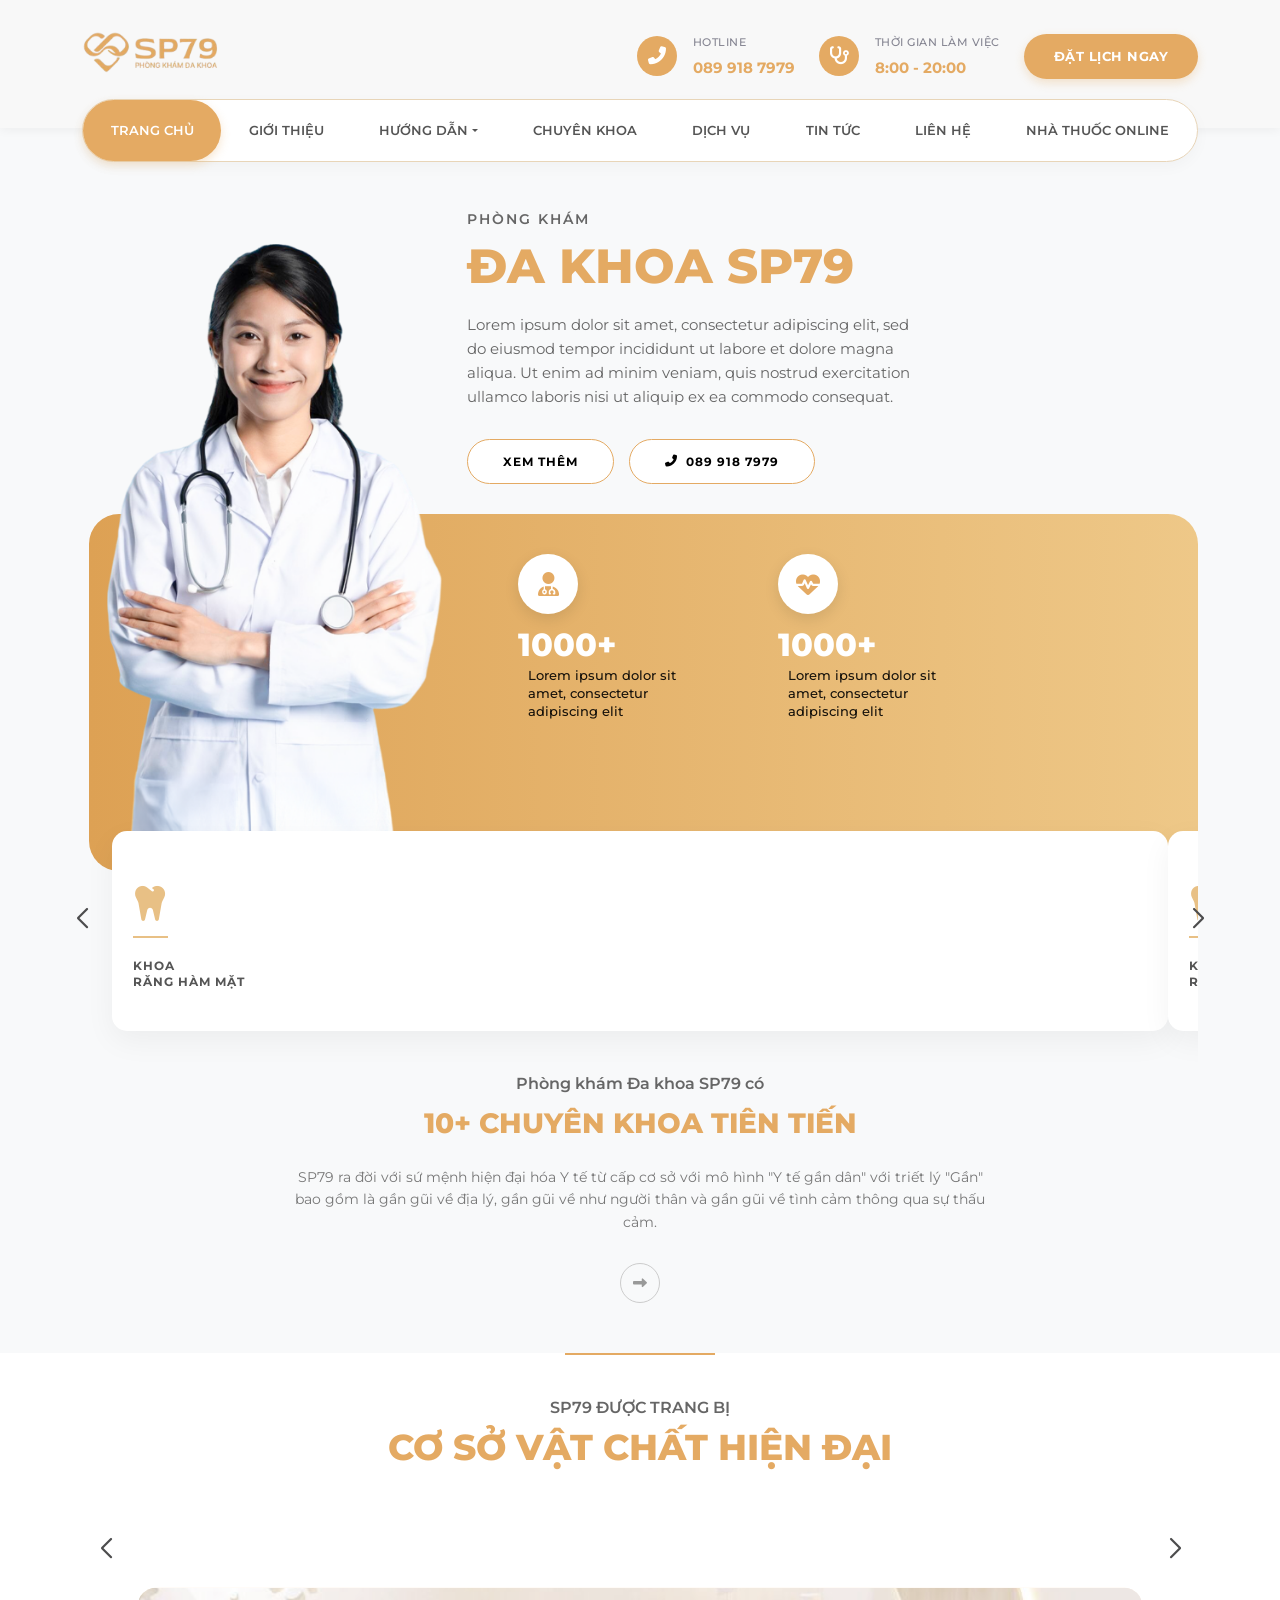
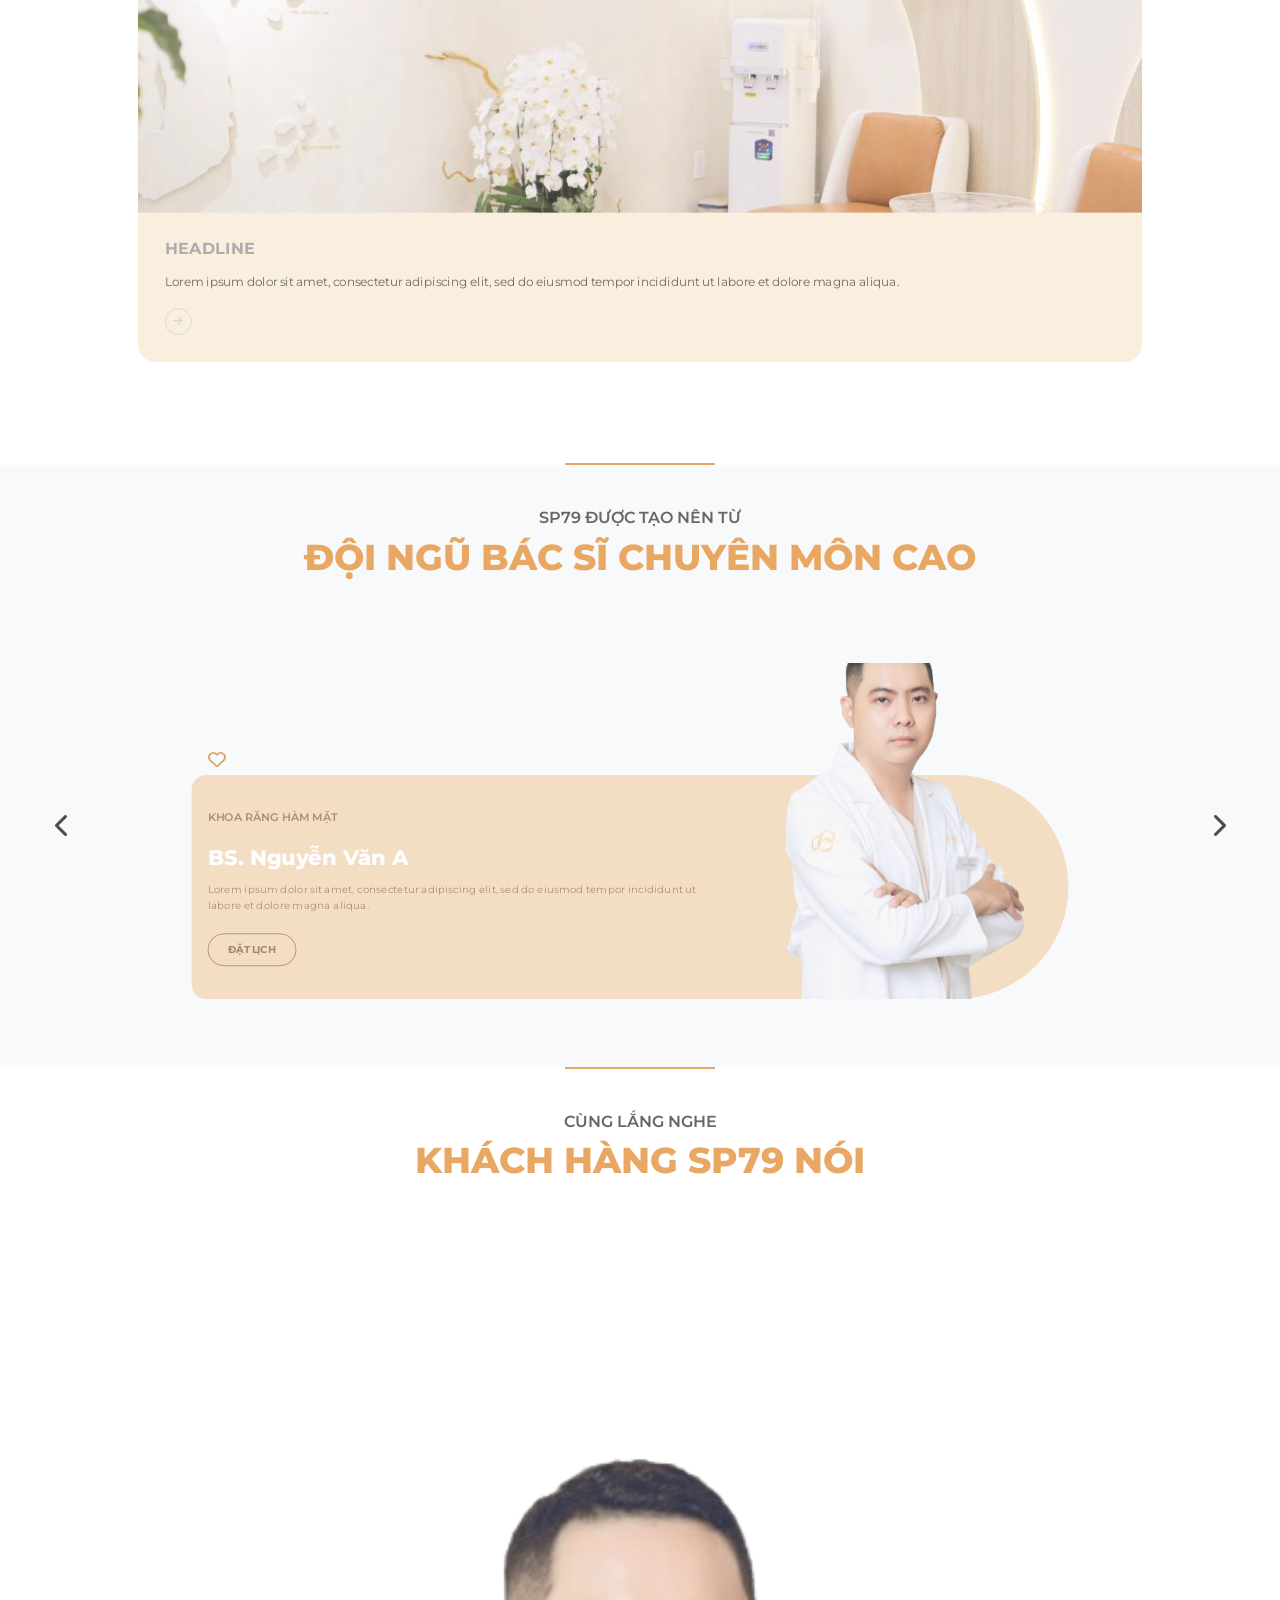
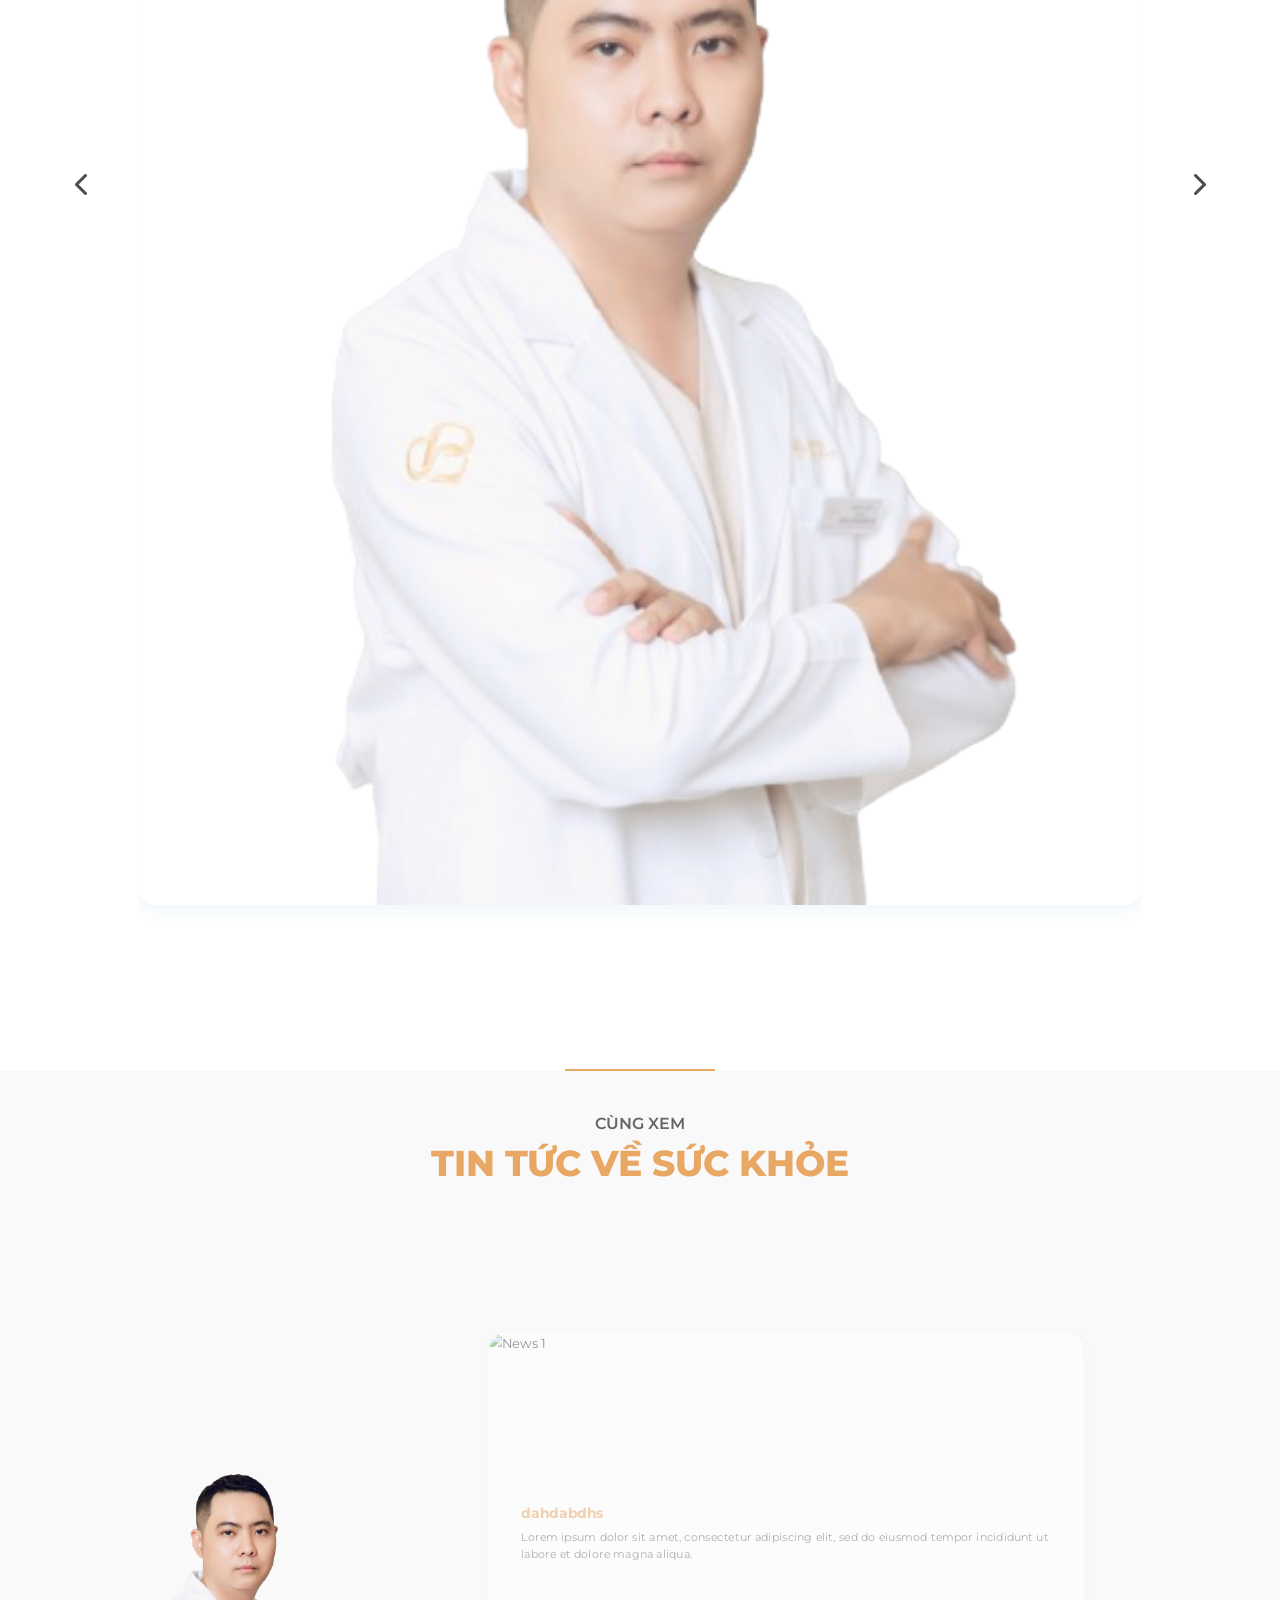
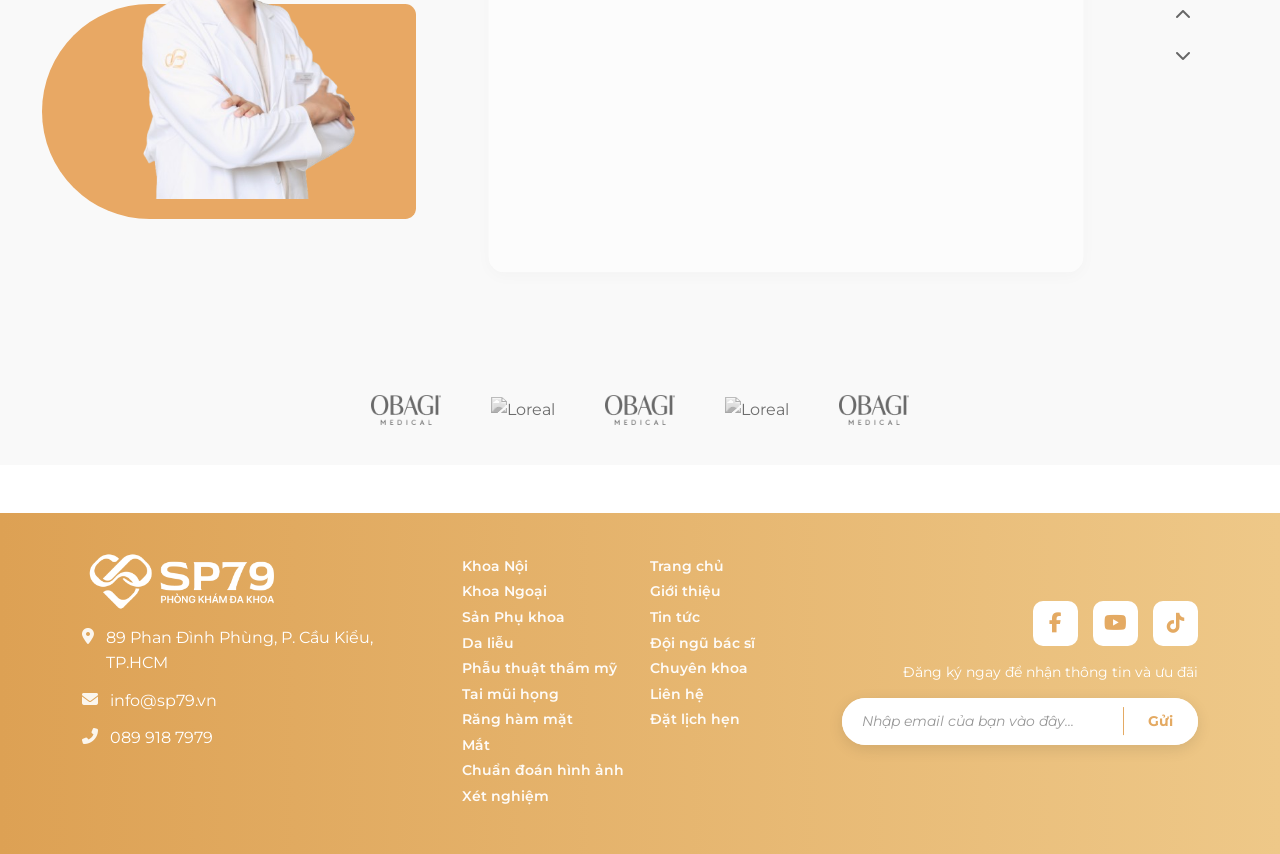
==== commit cb5d5cba: "#7 update hero-section" ====
--- a/index.html
+++ b/index.html
@@ -164,7 +164,7 @@
                     <!-- Left Column: Doctor Image -->
                     <div class="col-left-doctor">
                         <div class="doctor-image-wrapper">
-                            <img src="images/bac-si-hoang-thanh-hong-dao-removebg-preview.png" alt="Bác sĩ SP79"
+                            <img src="images/banner.png" alt="Bác sĩ SP79"
                                 class="doctor-image">
                         </div>
                     </div>
--- a/css/style.css
+++ b/css/style.css
@@ -476,7 +476,6 @@
    Doctor List Section Styles
 ======================================== */
 .doctor-section {
-    padding: 80px 0;
     background-color: var(--white);
 }
 
@@ -660,7 +659,9 @@
    Price Style
 ======================================== */
 
-.price-banner.banner-section,
+.price-banner.banner-section {
+    padding: 30px 0 0 0;
+}
 .contact-banner.banner-section {
     padding: 80px 0;
 }
@@ -745,7 +746,7 @@
 
 /* Pricing Grid Styles */
 .pricing-section {
-    padding-bottom: 80px;
+    padding-bottom: 40px;
 }
 
 /* Card Updates */
@@ -975,7 +976,6 @@
 /* CTA Section Styles */
 .cta-section {
     background-color: transparent;
-    padding: 80px 0;
 }
 
 .cta-card {
@@ -1019,12 +1019,6 @@
     z-index: 2;
     animation: float 3s ease-in-out infinite;
 }
-
-
-
-
-
-
 
 /* ========================================
    About Doctors Title & Overrides
@@ -1542,7 +1536,6 @@
 
 /* Desktop Styles (min-width: 992px) */
 @media (min-width: 992px) {
-
     .facility-item .facility-img {
         position: absolute;
         top: 0;
@@ -1577,7 +1570,9 @@
 
 /* Tablet/Mobile Styles (max-width: 991px) */
 @media (max-width: 991px) {
-
+    .specialty-img {
+        transform: scale(1);
+    }
     .navbar {
         position: relative;
         bottom: auto;
@@ -1697,7 +1692,7 @@
     }
 
     .price-banner.banner-section {
-        padding: 40px 20px;
+        padding: 0px 20px;
     }
 
     .pricing-section {
@@ -1705,24 +1700,11 @@
     }
 
     .faq-section {
-        padding-bottom: 60px;
-    }
-
-    .cta-section {
-        padding: 40px 0;
-    }
-
-    .cta-section--news {
-        padding: 30px 0 0;
+        padding-bottom: 20px;
     }
 
     .banner-content {
         padding-bottom: 0;
-    }
-
-    .banner-section,
-    .price-banner {
-        margin-bottom: 2rem !important;
     }
 }
 
@@ -1736,13 +1718,6 @@
 /* ========================================
    Contact Page Styles
 ======================================== */
-/* ========================================
-   Contact Page Styles
-======================================== */
-.contact-banner.banner-section {
-    padding-bottom: 200px;
-    /* Extra padding for overlap */
-}
 
 .contact-form-section {
     background-color: transparent;
@@ -1887,7 +1862,6 @@
 ======================================== */
 .news-header-section {
     background-color: transparent;
-    padding-top: 150px !important;
 }
 
 .news-page-title {
@@ -2059,6 +2033,10 @@
 
 /* Mobile Styles */
 @media (max-width: 991px) {
+    .contact-form-section {
+        padding-bottom: 20px;
+    }
+
     .navbar {
         position: relative;
         bottom: auto;
@@ -2127,7 +2105,7 @@
 /* Slide Layout */
 .slide-content-grid {
     display: grid;
-    grid-template-columns: 45% 55%;
+    grid-template-columns: 30% 70%;
     gap: 0;
     align-items: flex-end;
     /* Align bottom to handle overlap */
@@ -2278,13 +2256,13 @@
     border-radius: 30px;
     padding: 40px 40px 150px 250px;
     /* Increased left padding to push content right */
-    margin-left: -82%;
+    margin-left: -42%;
     /* Pull box left behind doctor */
     position: relative;
     min-height: 250px;
     display: flex;
     align-items: center;
-    justify-content: flex-end;
+    justify-content: space-around;
 }
 
 .stats-row {
@@ -2352,23 +2330,27 @@
     background: white;
     border-radius: 15px;
     padding: 30px 20px;
-    text-align: center;
     box-shadow: 0 10px 30px rgba(0, 0, 0, 0.05);
     transition: all 0.3s ease;
     cursor: pointer;
     height: 100%;
     display: flex;
     flex-direction: column;
-    align-items: center;
     justify-content: center;
     min-height: 200px;
+    gap: 0px;
+}
+
+.specialtySwiper:hover .specialty-card {
+    transform: scale(0.9);
 }
 
 .specialtySwiper .specialty-card:hover {
     background: linear-gradient(90deg, #dda154 0%, #eec888 100%);
     transform: scale(1.1);
-    box-shadow: 0px 5px 15px rgb(156 107 47);
-    z-index: 2;
+    box-shadow: 0px 15px 30px rgba(156, 107, 47, 0.4);
+    z-index: 10;
+    opacity: 1;
 }
 
 .specialtySwiper .specialty-icon {
@@ -2378,6 +2360,7 @@
     margin-bottom: 20px;
     font-weight: 100;
     transition: all 0.3s;
+    border-bottom: 2px solid;
 }
 
 .specialtySwiper .specialty-card:hover .specialty-icon {
@@ -2488,10 +2471,6 @@
     }
 
     .doctors-section {
-        padding: 20px 0 40px !important;
-    }
-
-    .testimonials-section {
         padding: 20px 0 40px !important;
     }
 
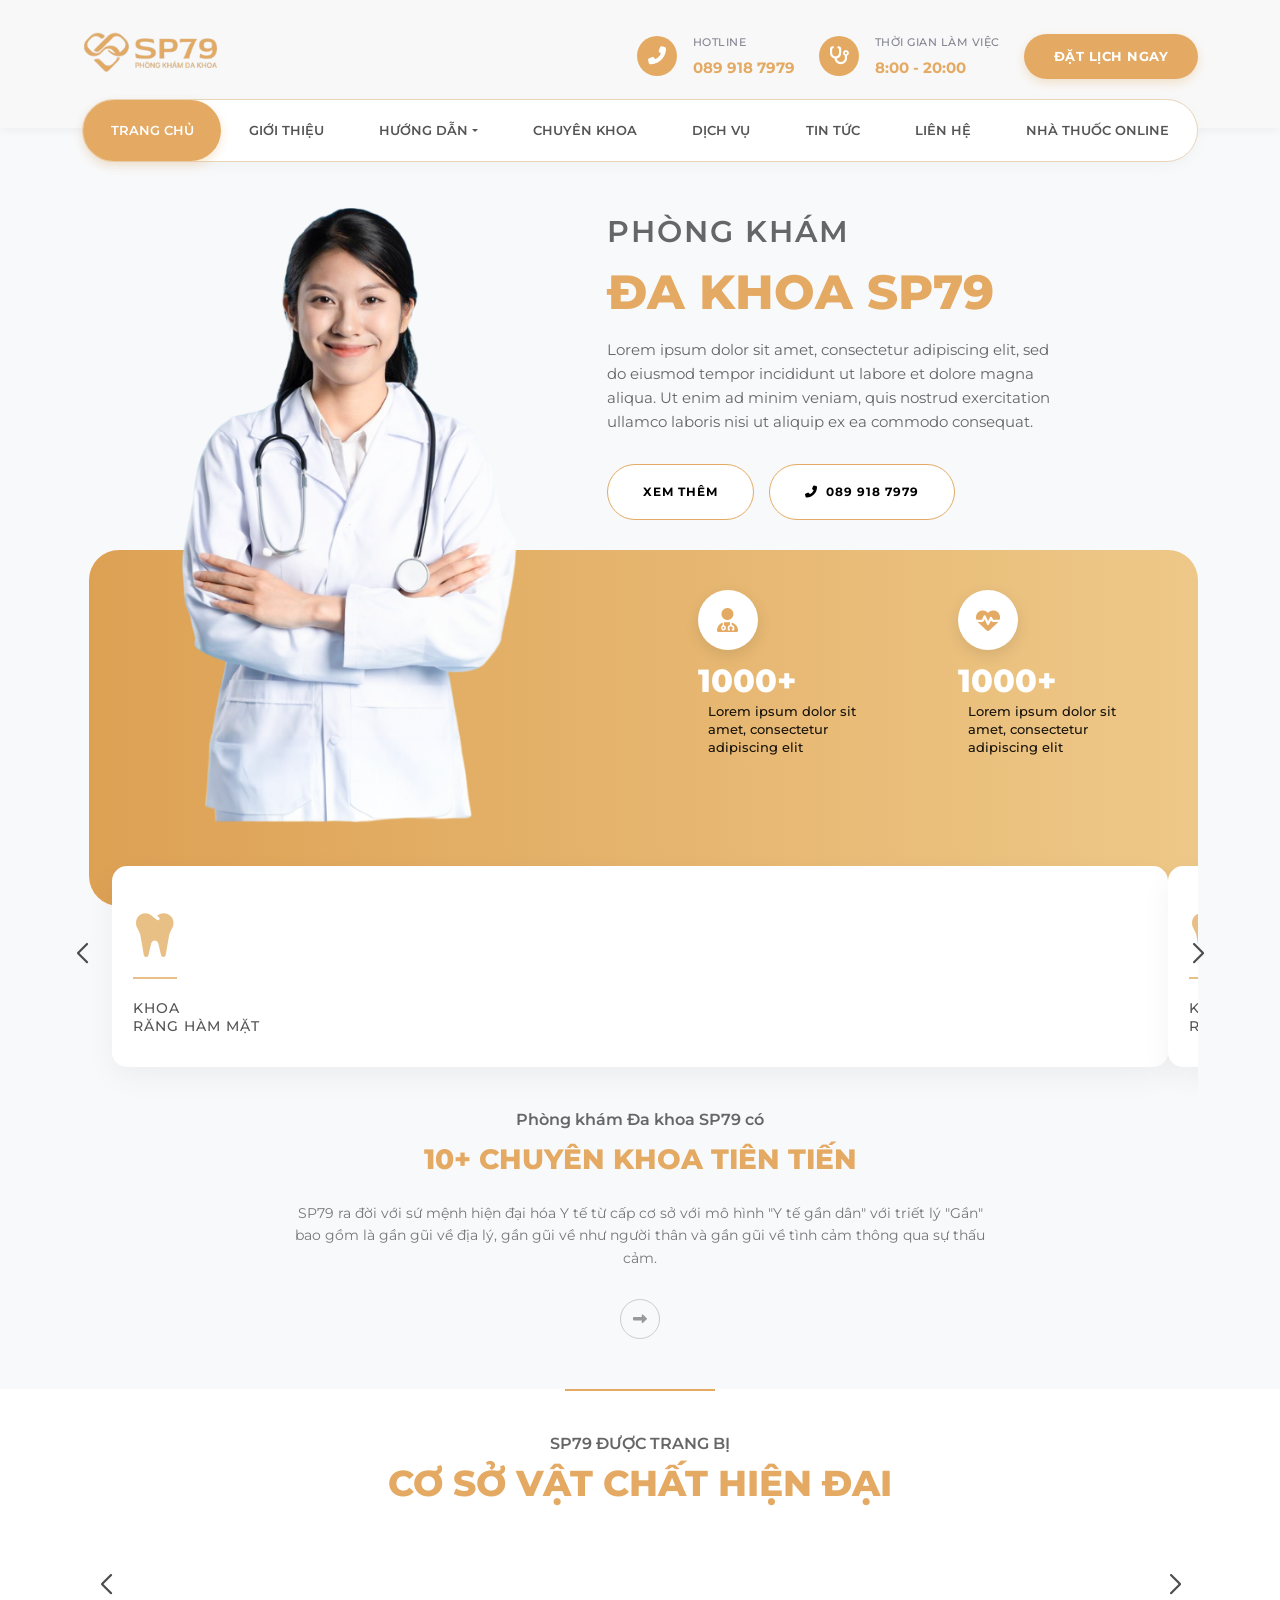
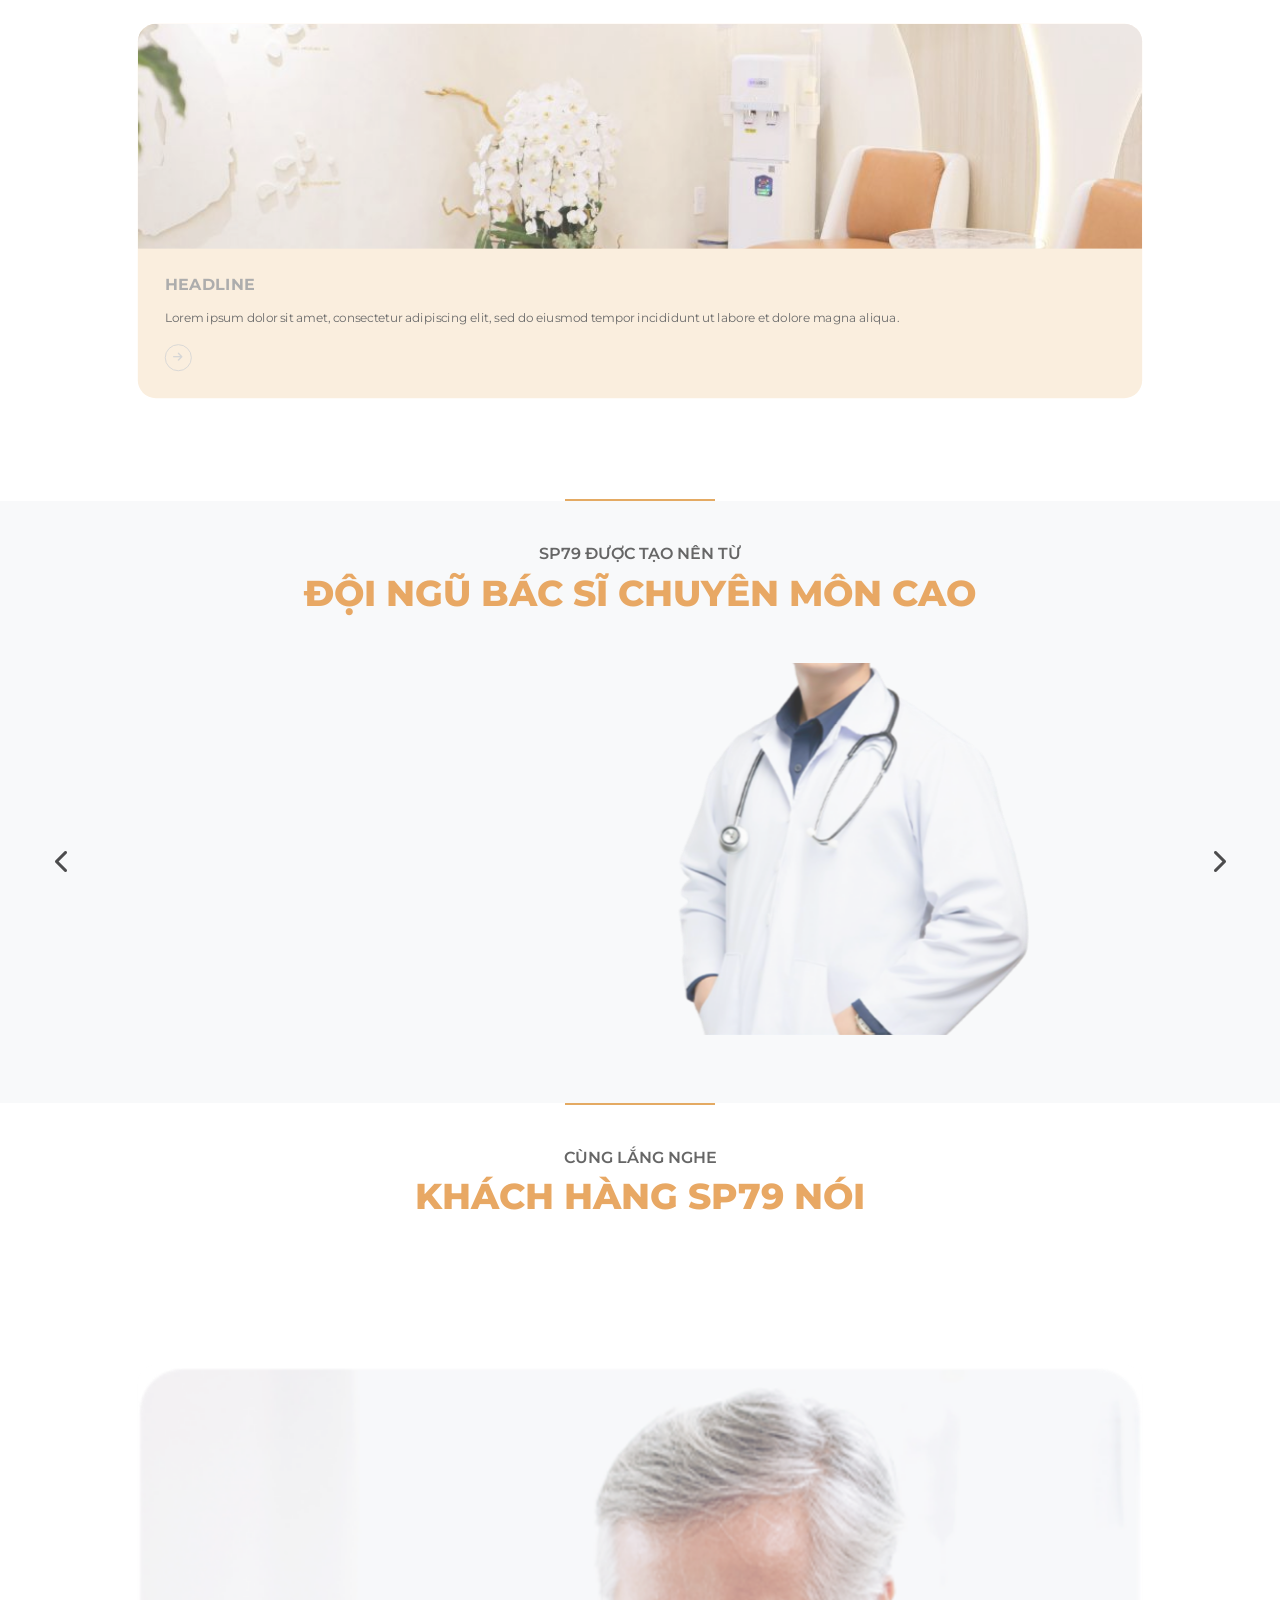
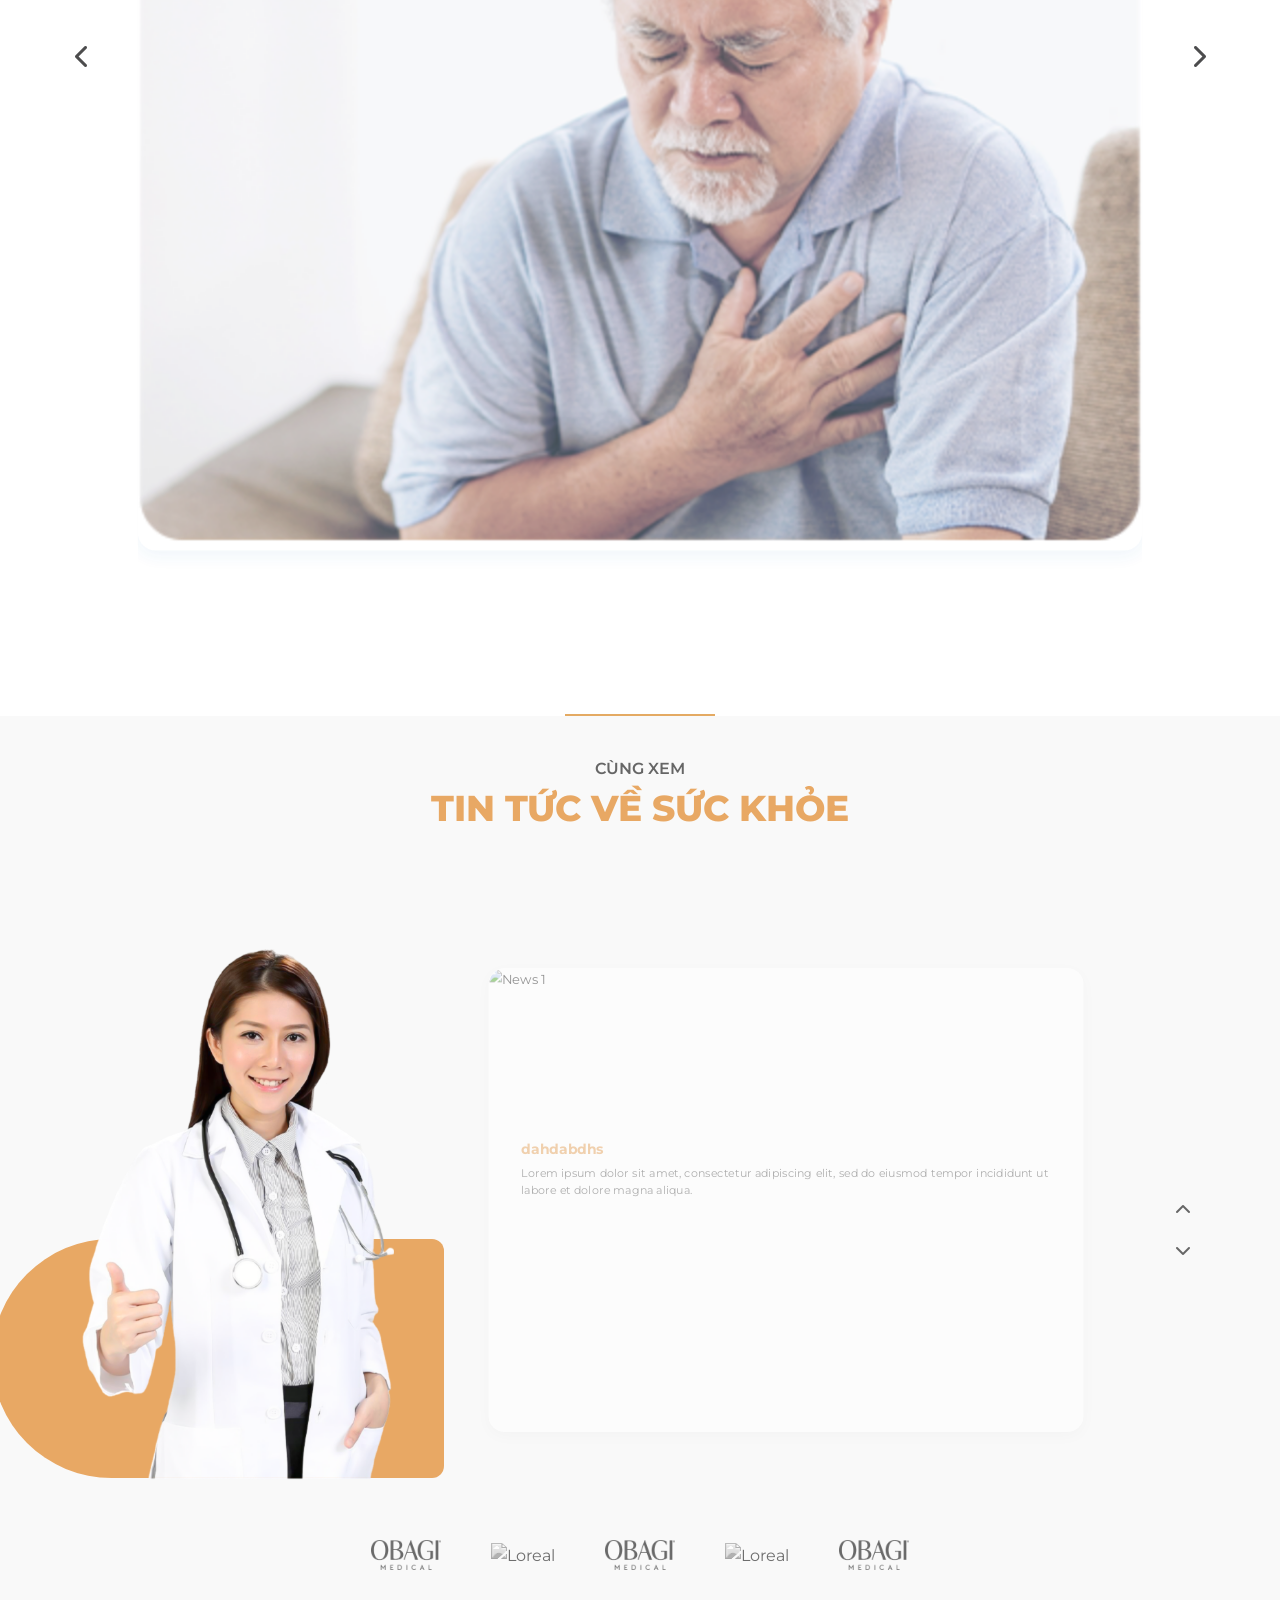
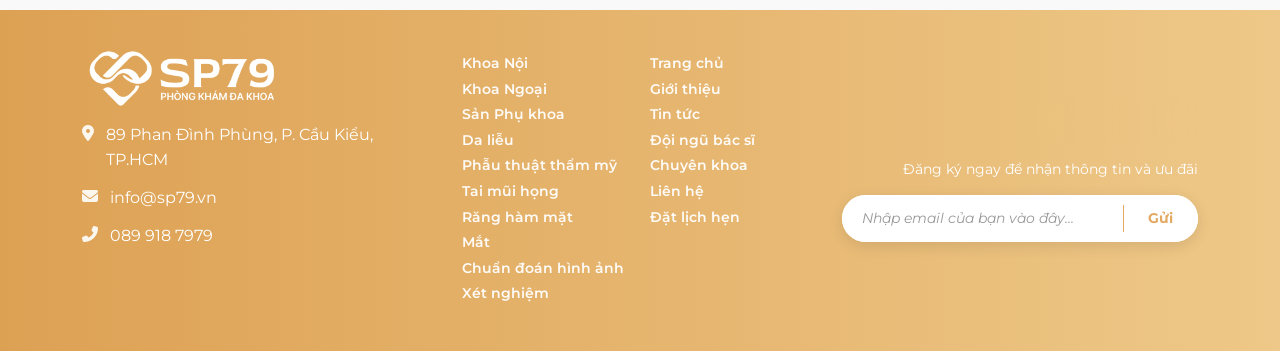
==== commit a7ee05a0: "update index" ====
--- a/index.html
+++ b/index.html
@@ -164,8 +164,7 @@
                     <!-- Left Column: Doctor Image -->
                     <div class="col-left-doctor">
                         <div class="doctor-image-wrapper">
-                            <img src="images/banner.png" alt="Bác sĩ SP79"
-                                class="doctor-image">
+                            <img src="images/banner.png" alt="Bác sĩ SP79" class="doctor-image">
                         </div>
                     </div>
 
@@ -405,7 +404,7 @@
                                         <a href="#" class="btn-doctor-book">ĐẶT LỊCH</a>
                                     </div>
                                     <div class="doctors-card-image-wrapper">
-                                        <img src="./images/bac-si-nguyen-tuan-anh.png" alt="Doctor 1">
+                                        <img src="./images/banner_1.png" alt="Doctor 1">
                                     </div>
                                 </div>
                             </div>
@@ -423,7 +422,7 @@
                                         <a href="#" class="btn-doctor-book">ĐẶT LỊCH</a>
                                     </div>
                                     <div class="doctors-card-image-wrapper">
-                                        <img src="./images/bac-si-nguyen-tuan-anh.png" alt="Doctor 1">
+                                        <img src="./images/banner_1.png" alt="Doctor 1">
                                     </div>
                                 </div>
                             </div>
@@ -441,7 +440,7 @@
                                         <a href="#" class="btn-doctor-book">ĐẶT LỊCH</a>
                                     </div>
                                     <div class="doctors-card-image-wrapper">
-                                        <img src="./images/bac-si-nguyen-tuan-anh.png" alt="Doctor 1">
+                                        <img src="./images/banner_1.png" alt="Doctor 1">
                                     </div>
                                 </div>
                             </div>
@@ -491,7 +490,7 @@
                             <div class="swiper-slide">
                                 <div class="testimonial-card">
                                     <div class="testimonial-image">
-                                        <img src="./images/bac-si-nguyen-tuan-anh.png" alt="Customer 1">
+                                        <img src="./images/banner_4.png" alt="Customer 1">
                                     </div>
                                     <div class="testimonial-content">
                                         <p class="testimonial-desc">Lorem ipsum dolor sit amet, consectetur adipiscing
@@ -504,7 +503,7 @@
                             <div class="swiper-slide">
                                 <div class="testimonial-card">
                                     <div class="testimonial-image">
-                                        <img src="./images/bac-si-hoang-thanh-hong-dao.png" alt="Customer 2">
+                                        <img src="./images/banner_4.png" alt="Customer 2">
                                     </div>
                                     <div class="testimonial-content">
                                         <p class="testimonial-desc">Lorem ipsum dolor sit amet, consectetur adipiscing
@@ -517,7 +516,7 @@
                             <div class="swiper-slide">
                                 <div class="testimonial-card">
                                     <div class="testimonial-image">
-                                        <img src="./images/bac-si-nguyen-tuan-anh.png" alt="Customer 3">
+                                        <img src="./images/banner_4.png" alt="Customer 3">
                                     </div>
                                     <div class="testimonial-content">
                                         <p class="testimonial-desc">Lorem ipsum dolor sit amet, consectetur adipiscing
@@ -530,7 +529,7 @@
                             <div class="swiper-slide">
                                 <div class="testimonial-card">
                                     <div class="testimonial-image">
-                                        <img src="./images/bac-si-nguyen-tuan-anh.png" alt="Customer 4">
+                                        <img src="./images/banner_4.png" alt="Customer 4">
                                     </div>
                                     <div class="testimonial-content">
                                         <p class="testimonial-desc">Lorem ipsum dolor sit amet, consectetur adipiscing
@@ -564,8 +563,7 @@
                     <div class="news-left-col">
                         <div class="doctor-highlight-wrapper">
                             <div class="doctor-highlight-bg"></div>
-                            <img src="./images/bac-si-nguyen-tuan-anh.png" alt="Doctor Highlight"
-                                class="doctor-highlight-img">
+                            <img src="./images/banner_3.png" alt="Doctor Highlight" class="doctor-highlight-img">
                         </div>
                     </div>
 
@@ -665,7 +663,7 @@
     </main>
 
     <!-- Footer -->
-    <footer class="footer mt-5">
+    <footer class="footer">
         <div class="container">
             <div class="row">
                 <!-- Logo & Contact -->
@@ -754,12 +752,12 @@
     <!-- jQuery -->
     <script src="https://code.jquery.com/jquery-3.7.0.min.js"></script>
 
+    <!-- Swiper JS -->
+    <script src="https://cdnjs.cloudflare.com/ajax/libs/Swiper/11.0.5/swiper-bundle.min.js"></script>
+
     <!-- Custom JS -->
     <script src="js/main.js"></script>
 
-    <!-- Swiper JS -->
-    <script src="https://cdnjs.cloudflare.com/ajax/libs/Swiper/11.0.5/swiper-bundle.min.js"></script>
-
 </body>
 
 </html>
--- a/css/style.css
+++ b/css/style.css
@@ -662,6 +662,7 @@
 .price-banner.banner-section {
     padding: 30px 0 0 0;
 }
+
 .contact-banner.banner-section {
     padding: 80px 0;
 }
@@ -1573,6 +1574,7 @@
     .specialty-img {
         transform: scale(1);
     }
+
     .navbar {
         position: relative;
         bottom: auto;
@@ -2107,7 +2109,7 @@
     display: grid;
     grid-template-columns: 30% 70%;
     gap: 0;
-    align-items: flex-end;
+    align-items: flex-start;
     /* Align bottom to handle overlap */
     position: relative;
     padding-bottom: 100px;
@@ -2133,6 +2135,7 @@
     display: flex;
     flex-direction: column;
     justify-content: center;
+    align-items: center;
 }
 
 /* Top Section: Text & Doctor (Legacy class removal/update) */
@@ -2150,7 +2153,7 @@
 }
 
 .section-label {
-    font-size: 14px;
+    font-size: 30px;
     color: var(--text-light);
     text-transform: uppercase;
     letter-spacing: 2px;
@@ -2202,7 +2205,7 @@
 }
 
 .btn-outline-custom {
-    padding: 12px 35px;
+    padding: 17px 35px;
     background: white;
     color: black;
     border: 1px solid var(--primary-color);
@@ -2232,7 +2235,7 @@
     display: flex;
     align-items: flex-end;
     justify-content: center;
-    margin-right: -50px;
+    margin-right: -200px;
     /* Overlap right */
 }
 
@@ -2262,7 +2265,7 @@
     min-height: 250px;
     display: flex;
     align-items: center;
-    justify-content: space-around;
+    justify-content: flex-end;
 }
 
 .stats-row {
@@ -2309,10 +2312,10 @@
 }
 
 .specialty-cards-container {
-    margin-top: -160px;
-    /* Overlap golden box bottom */
     position: relative;
     z-index: 20;
+    max-width: 1200px;
+    margin: -160px auto 0;
 }
 
 /* Specialty Cards Slider */
@@ -2354,7 +2357,7 @@
 }
 
 .specialtySwiper .specialty-icon {
-    font-size: 40px;
+    font-size: 50px;
     color: #E8C085;
     /* Light gold outline style */
     margin-bottom: 20px;
@@ -2368,8 +2371,8 @@
 }
 
 .specialtySwiper .specialty-title {
-    font-size: 12px;
-    font-weight: 700;
+    font-size: 14px;
+    font-weight: 500;
     color: #555;
     text-transform: uppercase;
     letter-spacing: 1px;
@@ -2755,7 +2758,7 @@
    Testimonials Slider Styles
 ======================================== */
 .testimonials-section {
-    padding: 40px 0 0px;
+    padding: 40px 0 20px;
     background: white;
     overflow: hidden;
 }
@@ -2905,7 +2908,6 @@
     border-bottom-right-radius: 20px;
     /* Keep bottom right less curved or match top? Image shows semi-circleish */
     border-bottom-right-radius: 150px;
-
     overflow: visible;
     /* Crucial for image pop-out */
     display: flex;
@@ -2914,7 +2916,7 @@
     height: 280px;
     transition: all 0.3s ease;
     margin-right: 20px;
-    margin-right: 20px;
+    /* margin-right: 20px; */
     box-shadow: 0 15px 30px rgba(214, 140, 69, 0.3);
 }
 
@@ -2942,12 +2944,12 @@
     /* Left padding larger */
     color: white;
     z-index: 2;
-    max-width: 60%;
+    max-width: 50%;
     /* Limit text width */
 }
 
 .doctors-section .doctor-specialty {
-    font-size: 14px;
+    font-size: 22px;
     text-transform: uppercase;
     margin-bottom: 5px;
     opacity: 0.9;
@@ -2955,11 +2957,12 @@
 }
 
 .doctors-section .doctor-name {
-    font-size: 26px;
+    font-size: 22px;
     font-weight: 800;
     margin-bottom: 15px;
     line-height: 1.2;
     color: white;
+    margin-top: 0;
 }
 
 .doctors-section .doctor-desc {
@@ -2995,10 +2998,9 @@
 
 .doctors-section .doctors-card-image-wrapper {
     position: absolute;
-    right: 0px;
+    right: 50px;
     bottom: 0;
     width: 40%;
-    height: 150%;
     /* Taller than card to pop out */
     display: flex;
     align-items: flex-end;
@@ -3186,16 +3188,16 @@
 .doctor-highlight-wrapper {
     position: relative;
     z-index: 2;
-    max-width: 400px;
+    max-width: 350px;
 }
 
 /* Decorative Gold Shape */
 .doctor-highlight-bg {
     position: absolute;
-    bottom: -20px;
-    left: -40px;
-    width: 120%;
-    height: 60%;
+    bottom: 3px;
+    left: -90px;
+    width: 145%;
+    height: 45%;
     background-color: #E8A864;
     border-radius: 200px 20px 20px 200px;
     z-index: -1;
@@ -3210,7 +3212,7 @@
 /* --- Right Side: Vertical Slider --- */
 .news-right-col {
     flex: 1;
-    height: 750px;
+    height: 650px;
     /* Increased height to fit content (2 slides ~400px each) */
     position: relative;
     padding-left: 0;
@@ -3589,4 +3591,25 @@
     background-repeat: no-repeat;
     background-position: center;
     background-size: 100%;
+}
+
+@media (max-width: 576px) {
+    .news-content-wrapper {
+        margin-top: 40px;
+        margin-bottom: 0;
+    }
+
+    .doctor-highlight-wrapper {
+        max-width: 250px;
+    }
+
+    .doctor-highlight-bg {
+        left: -70px;
+        width: 145%;
+        height: 45%;
+    }
+
+    .newsSwiper {
+        height: 600px;
+    }
 }
